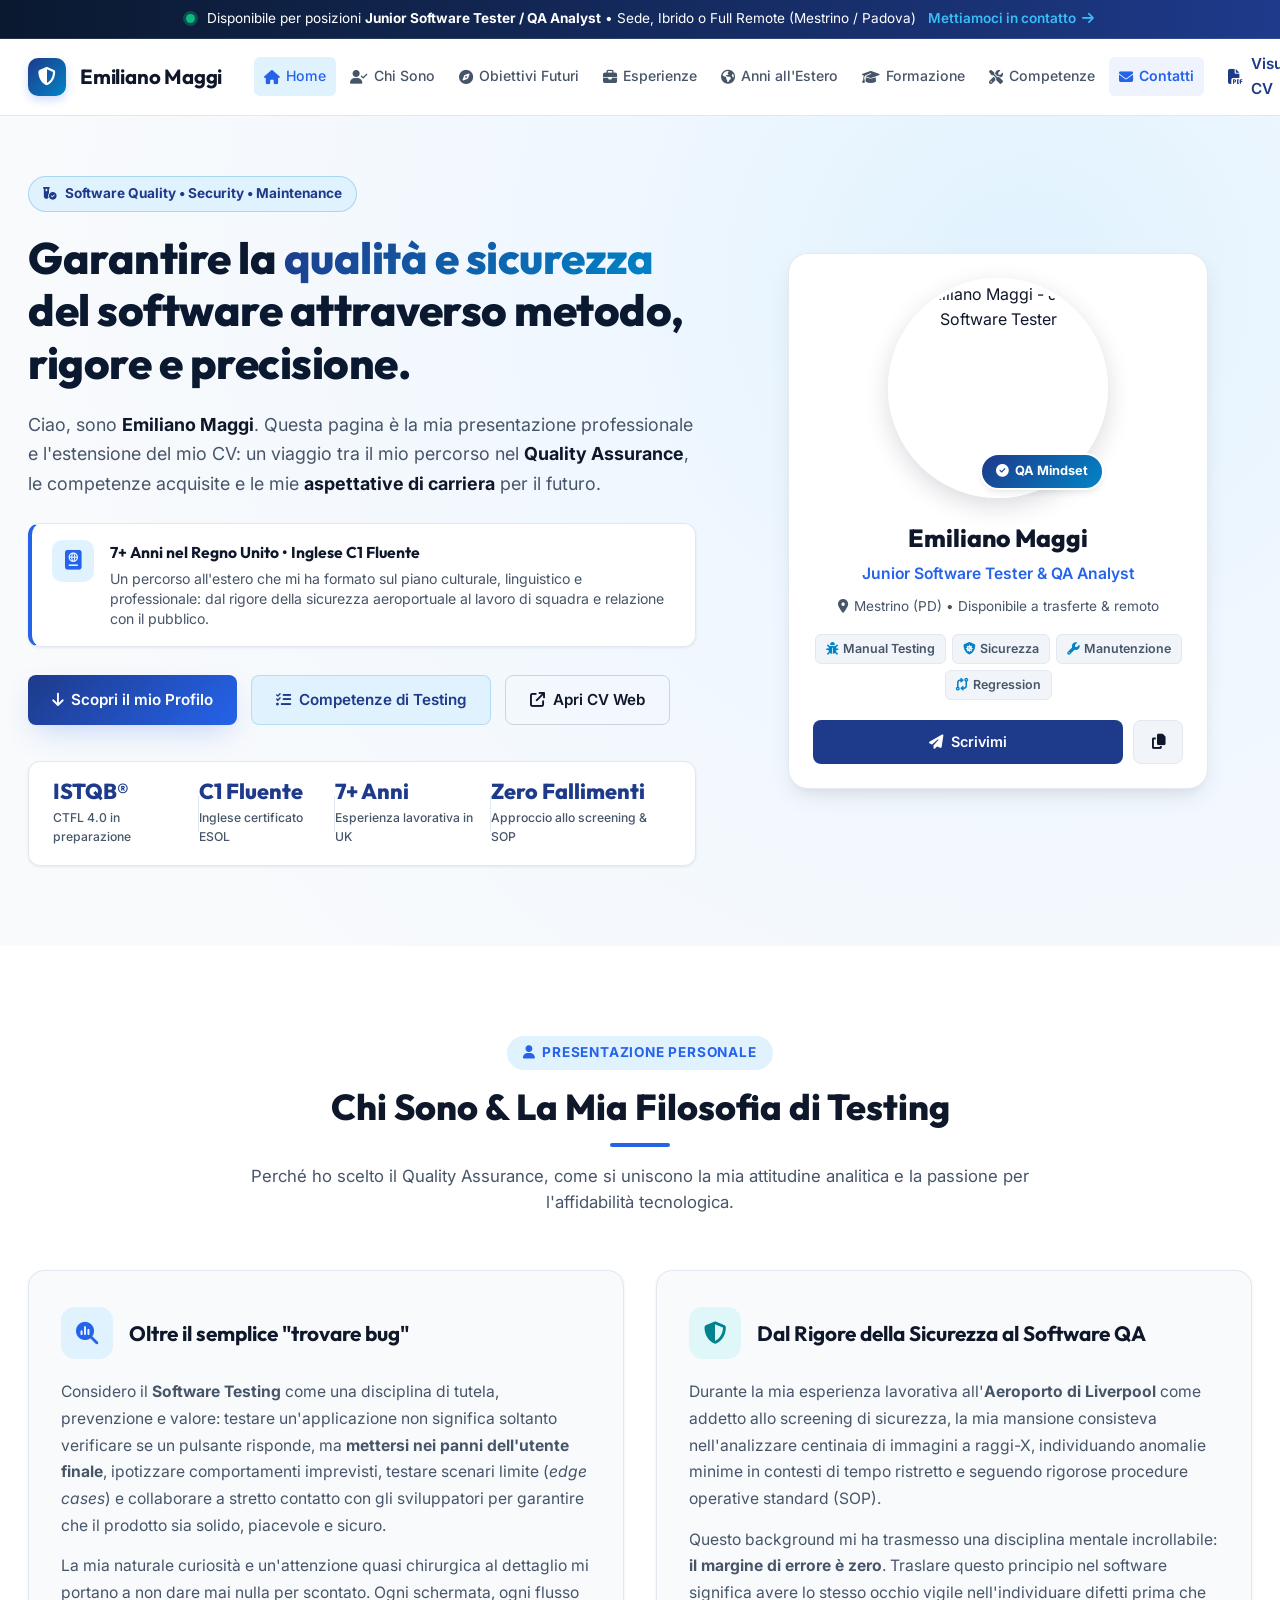
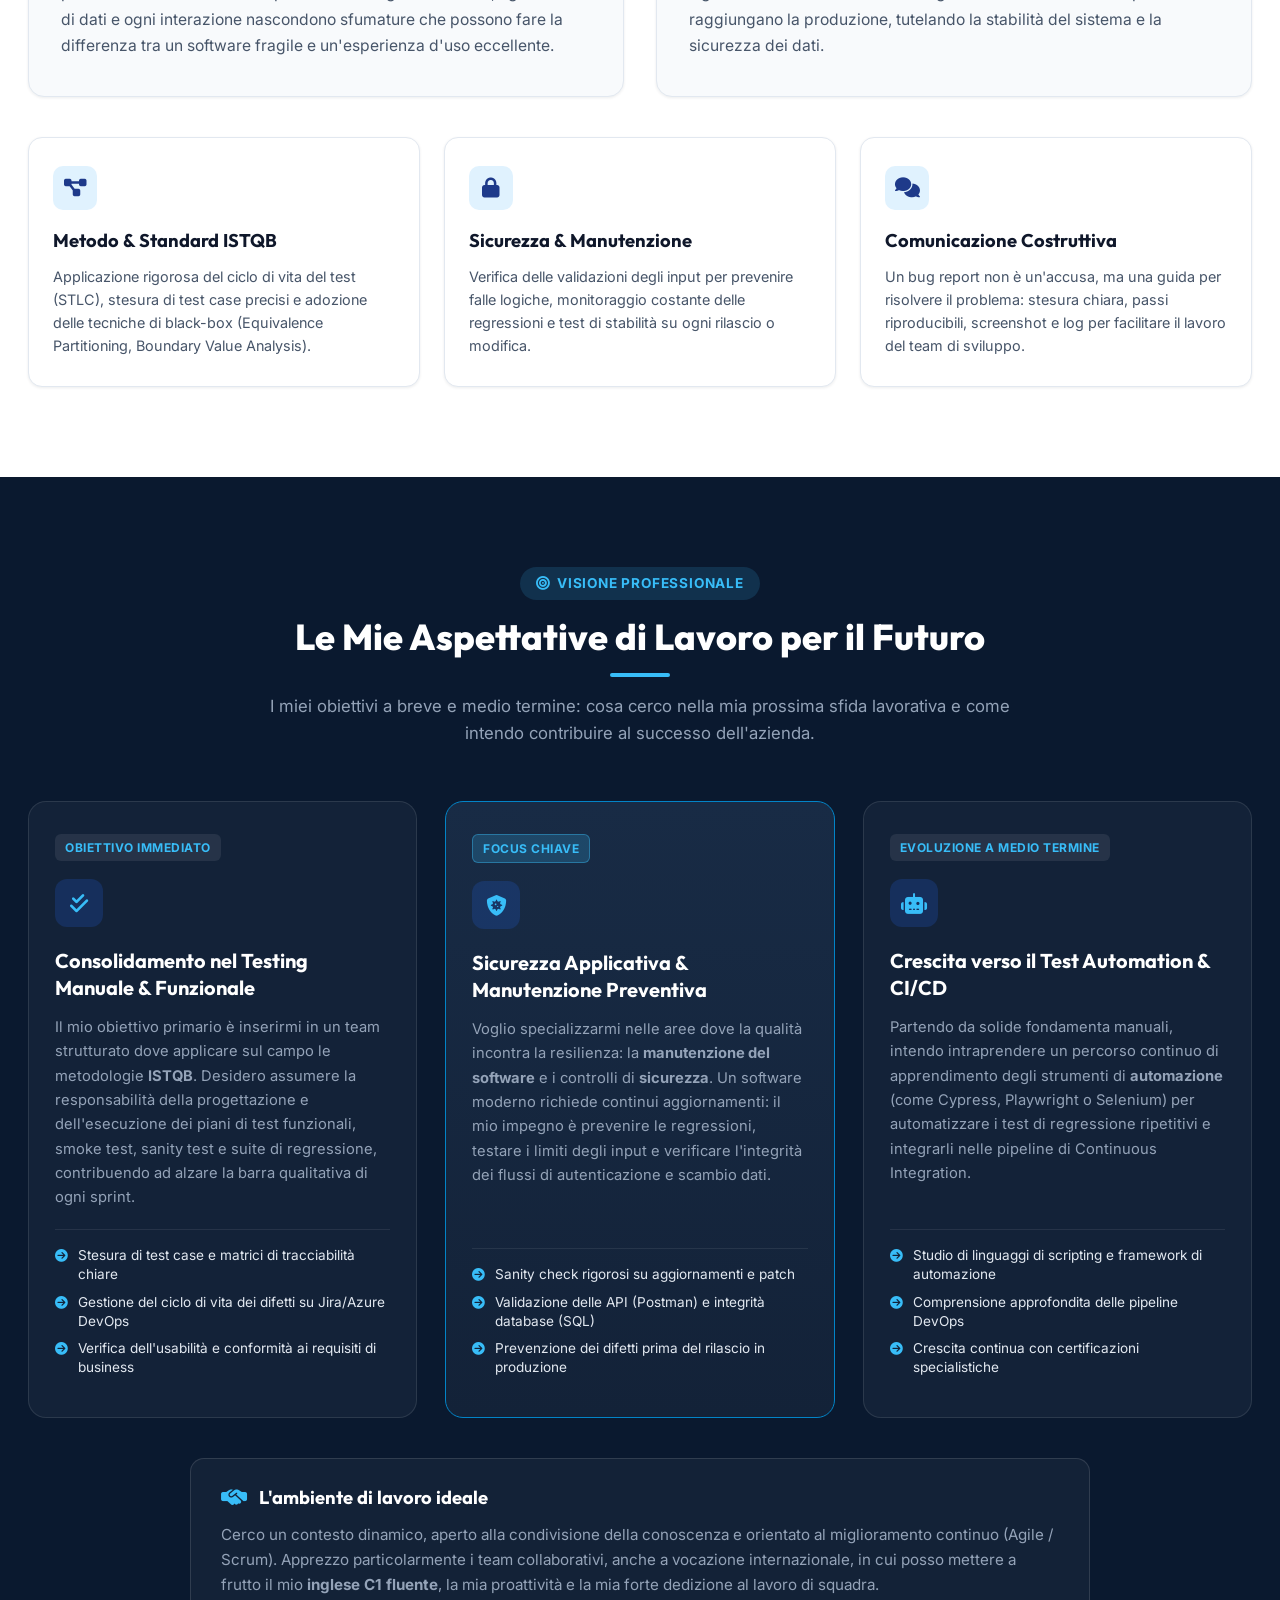
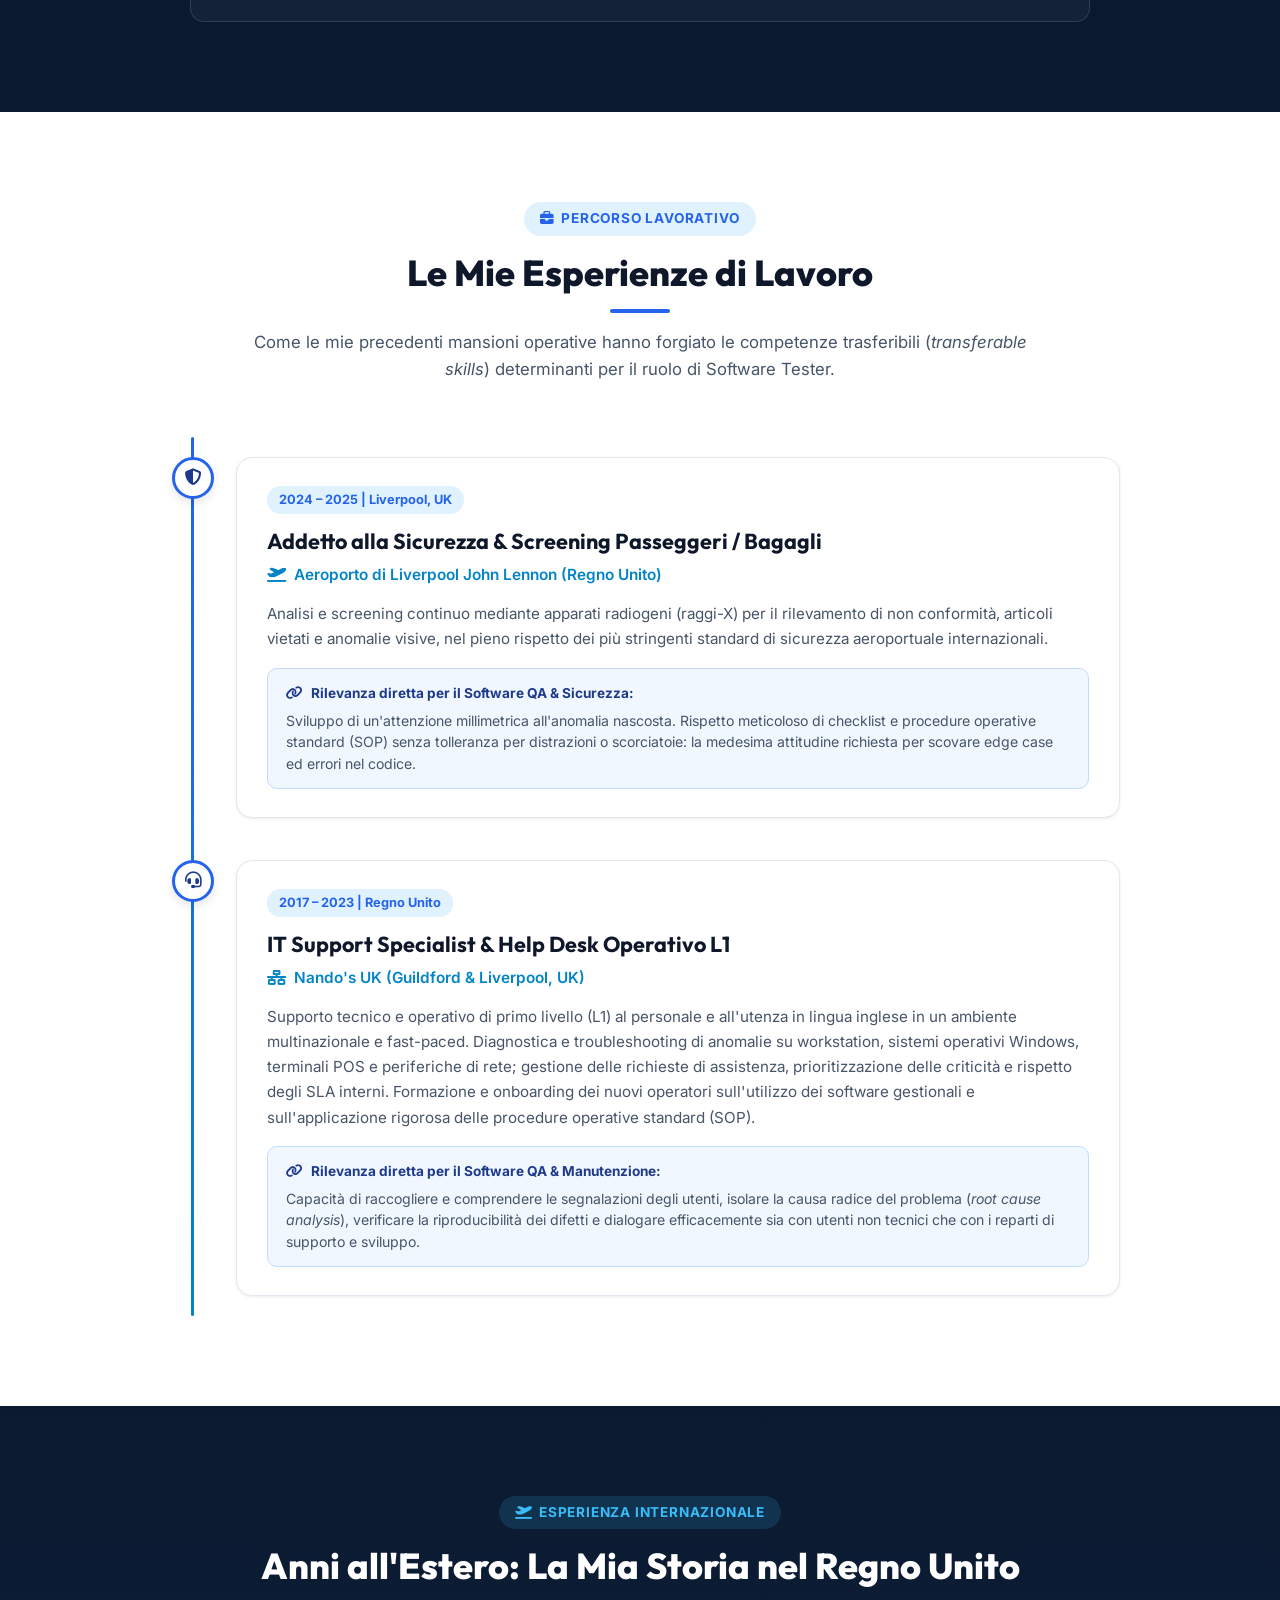
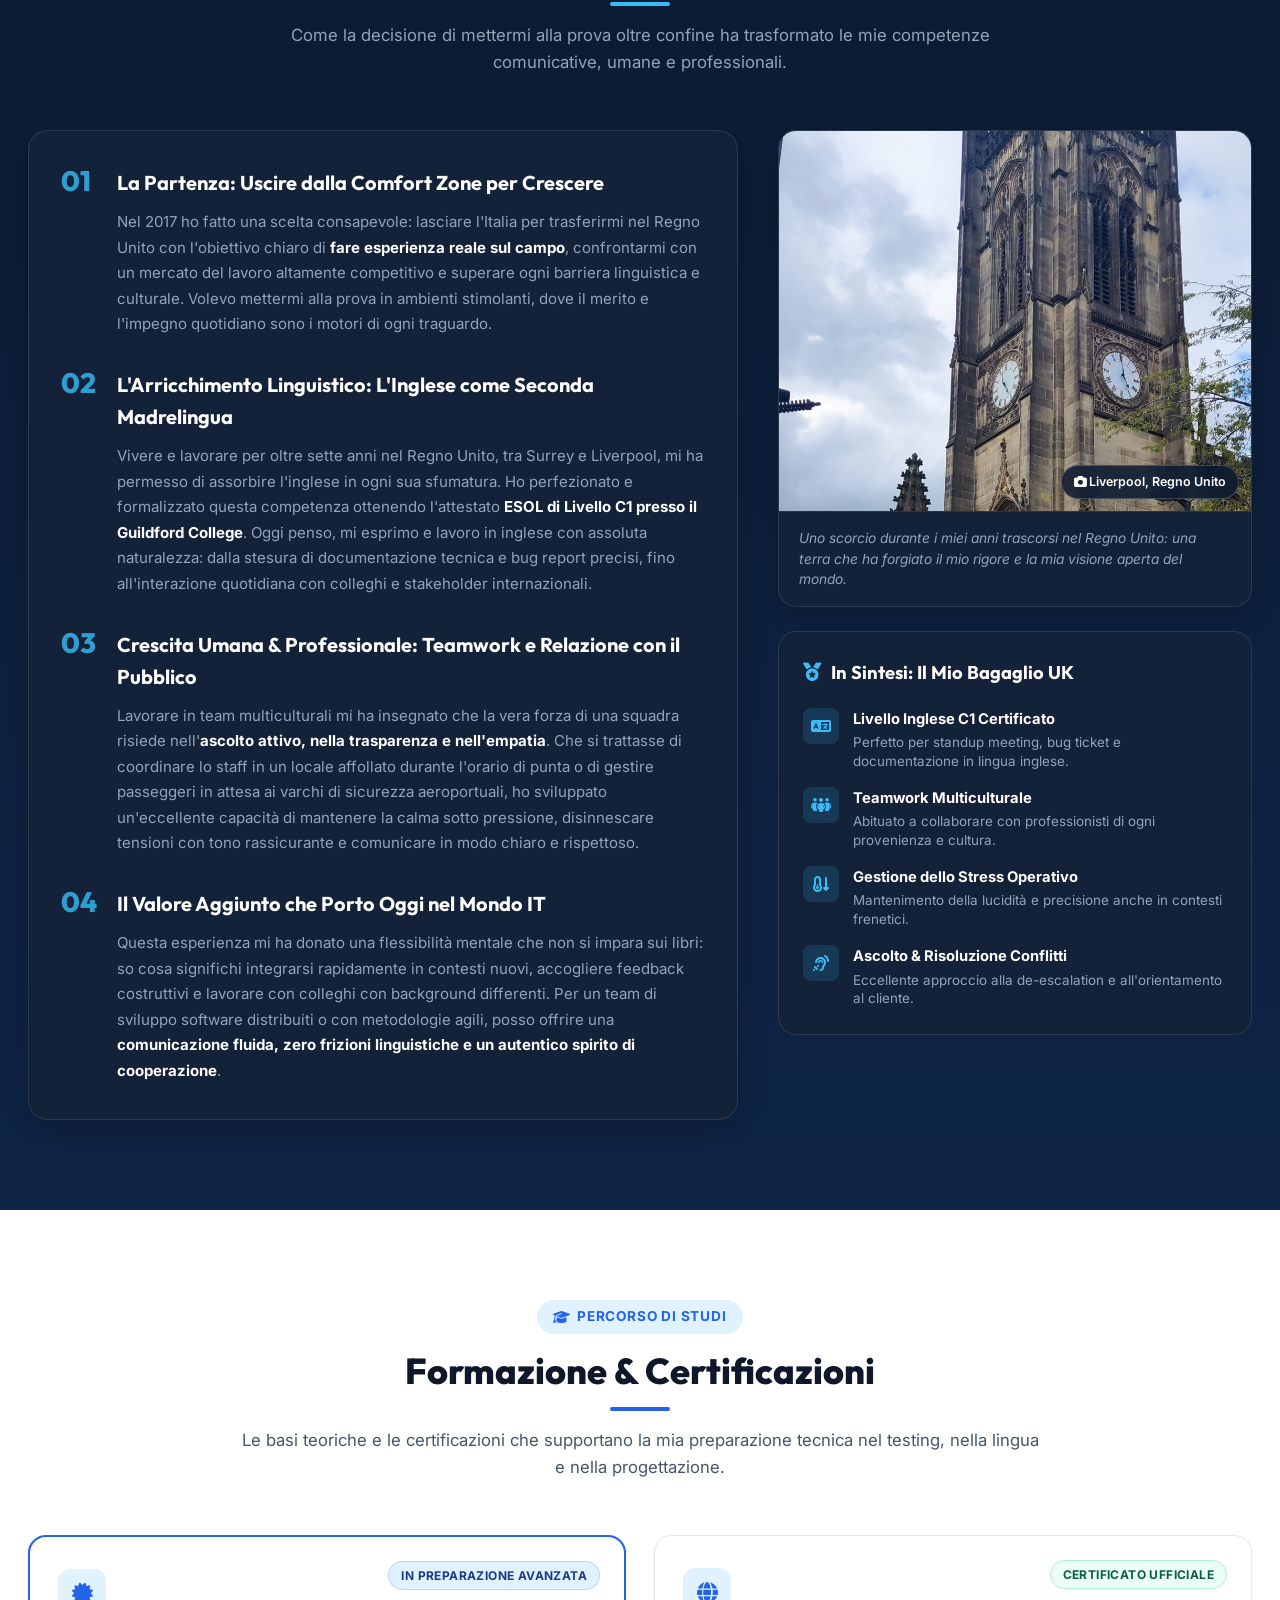
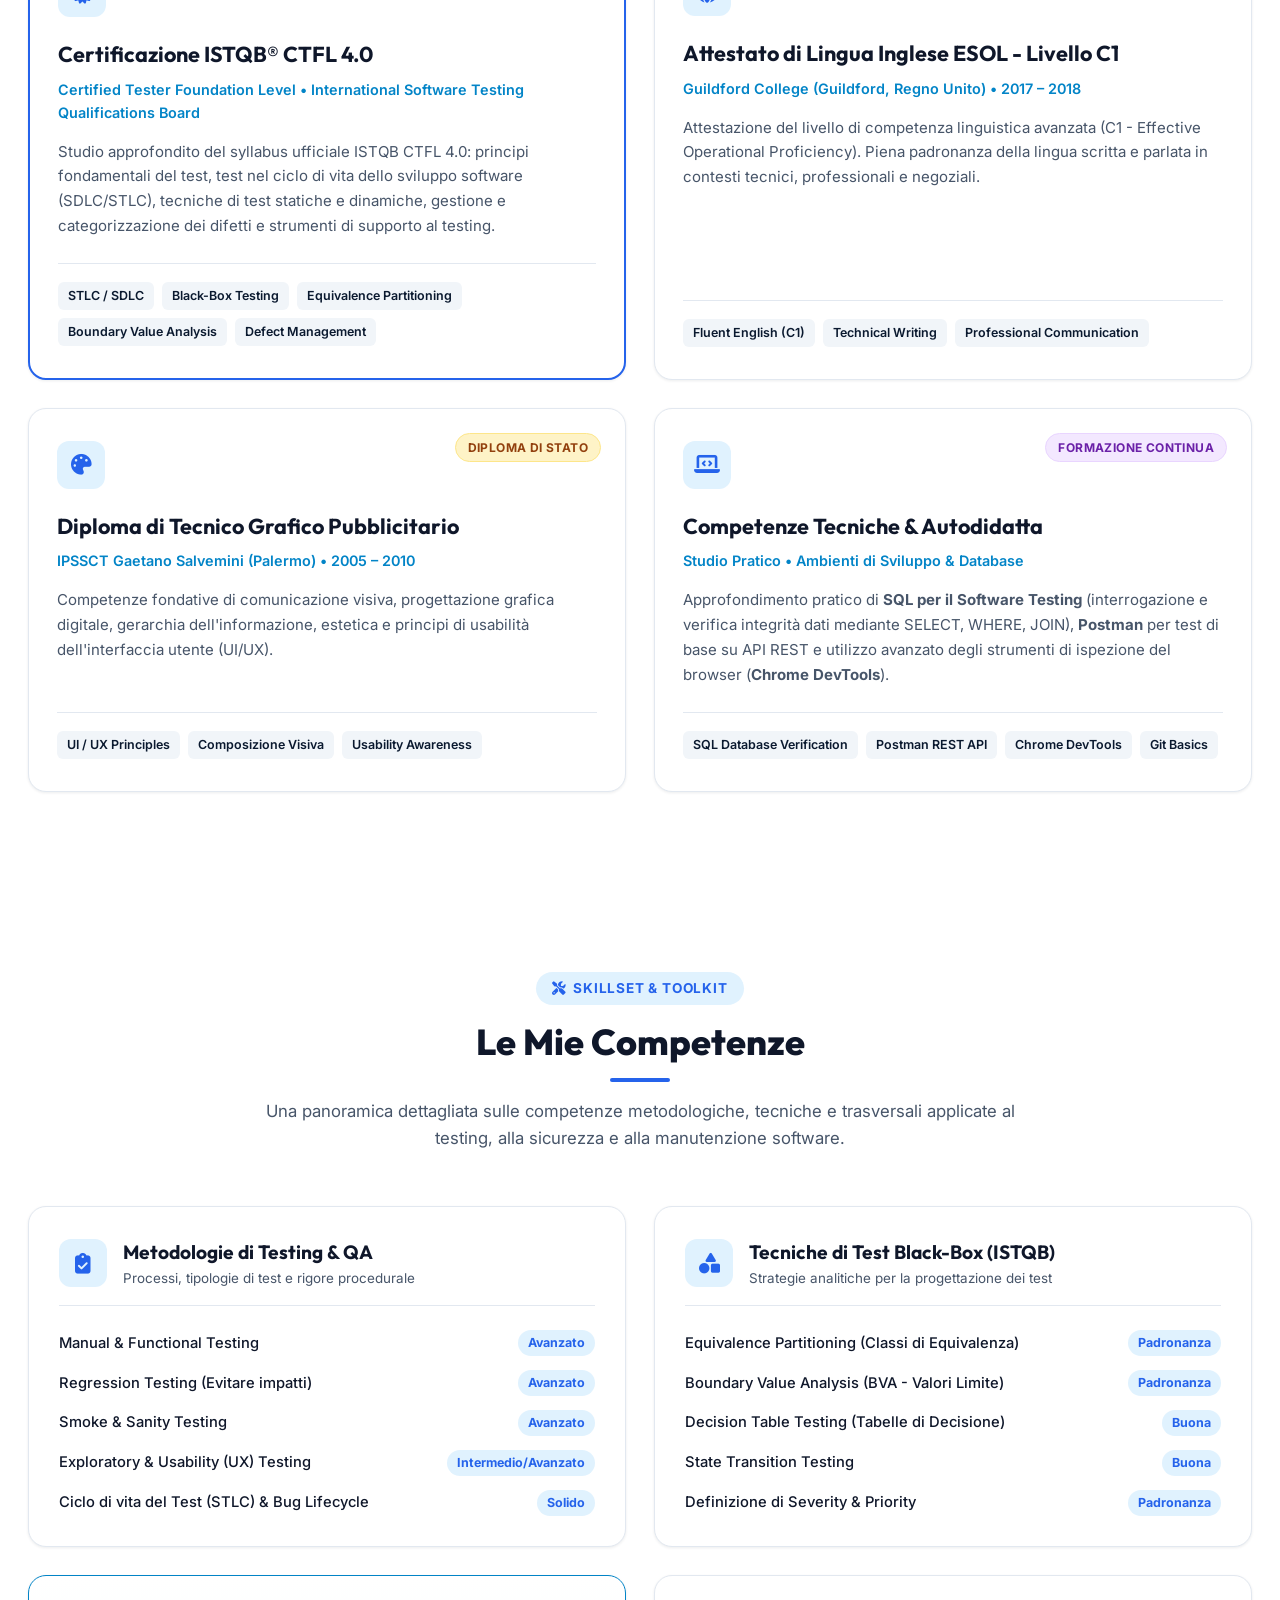
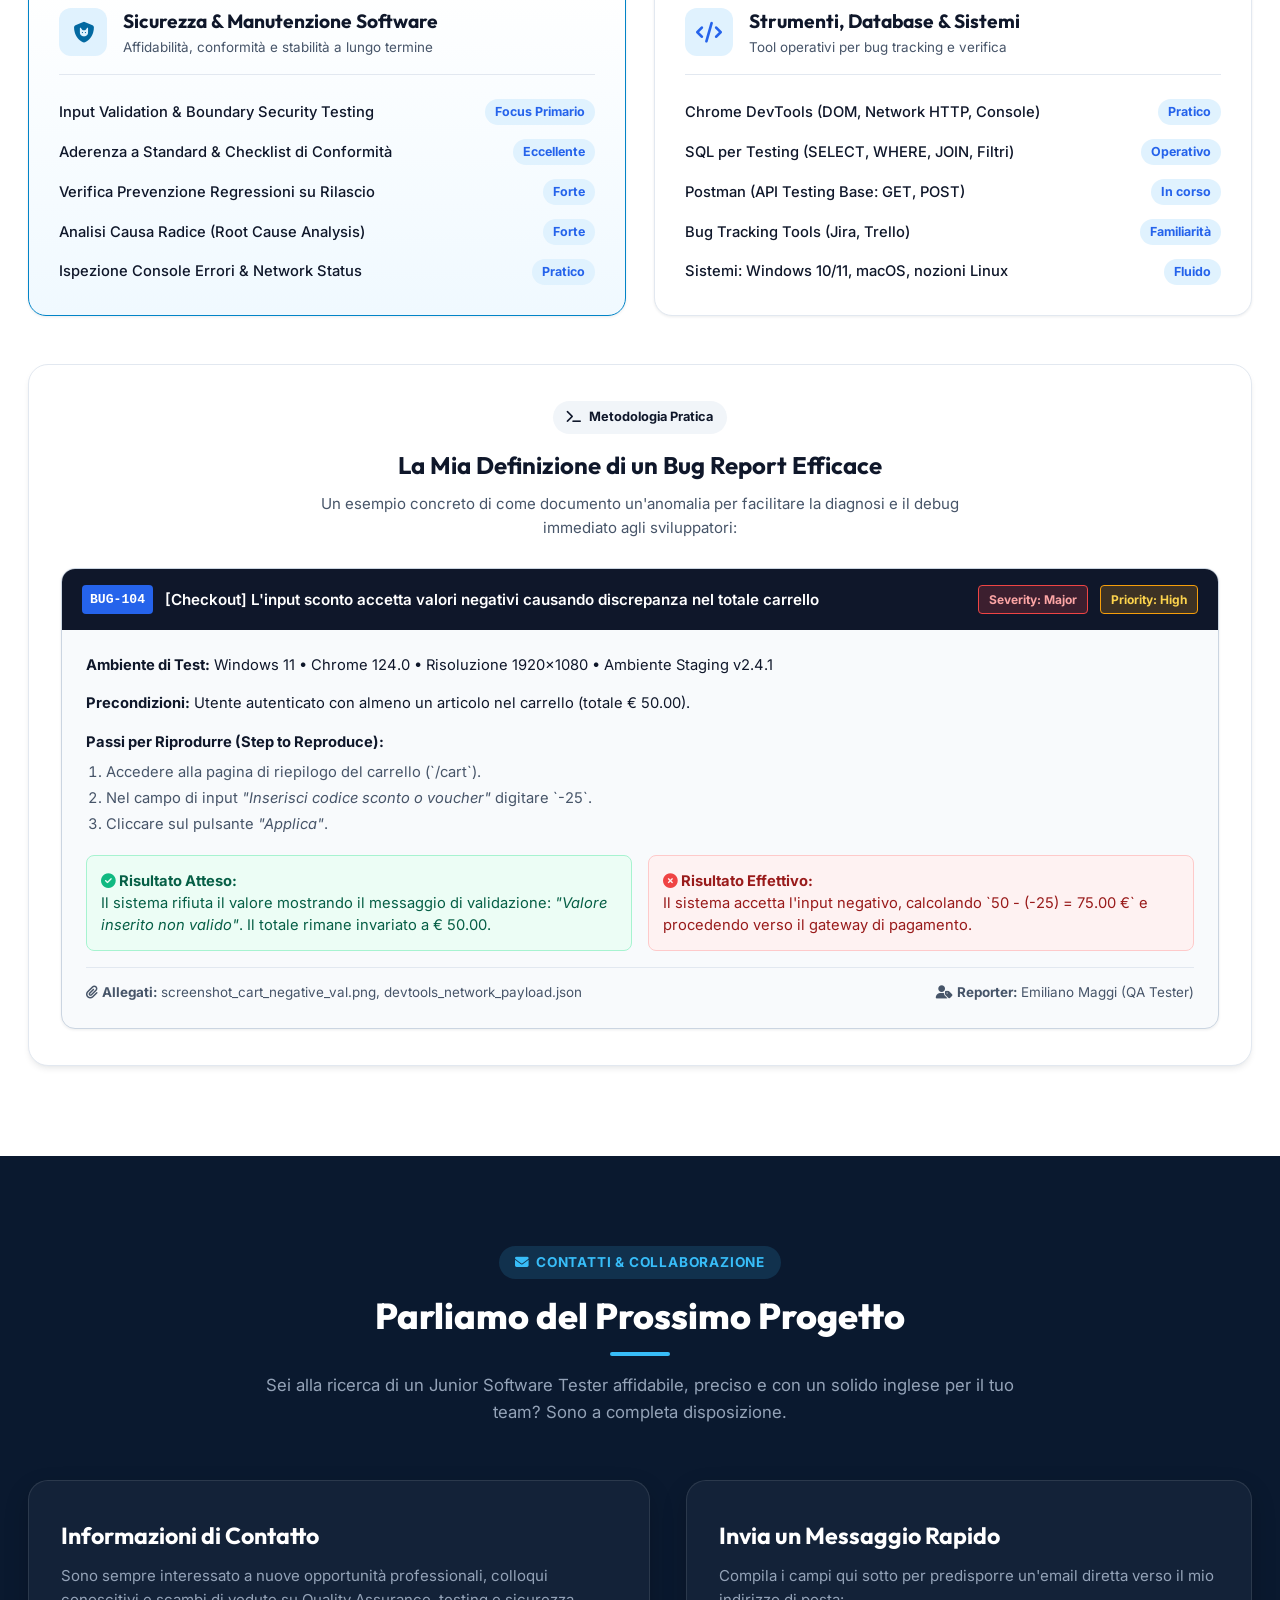
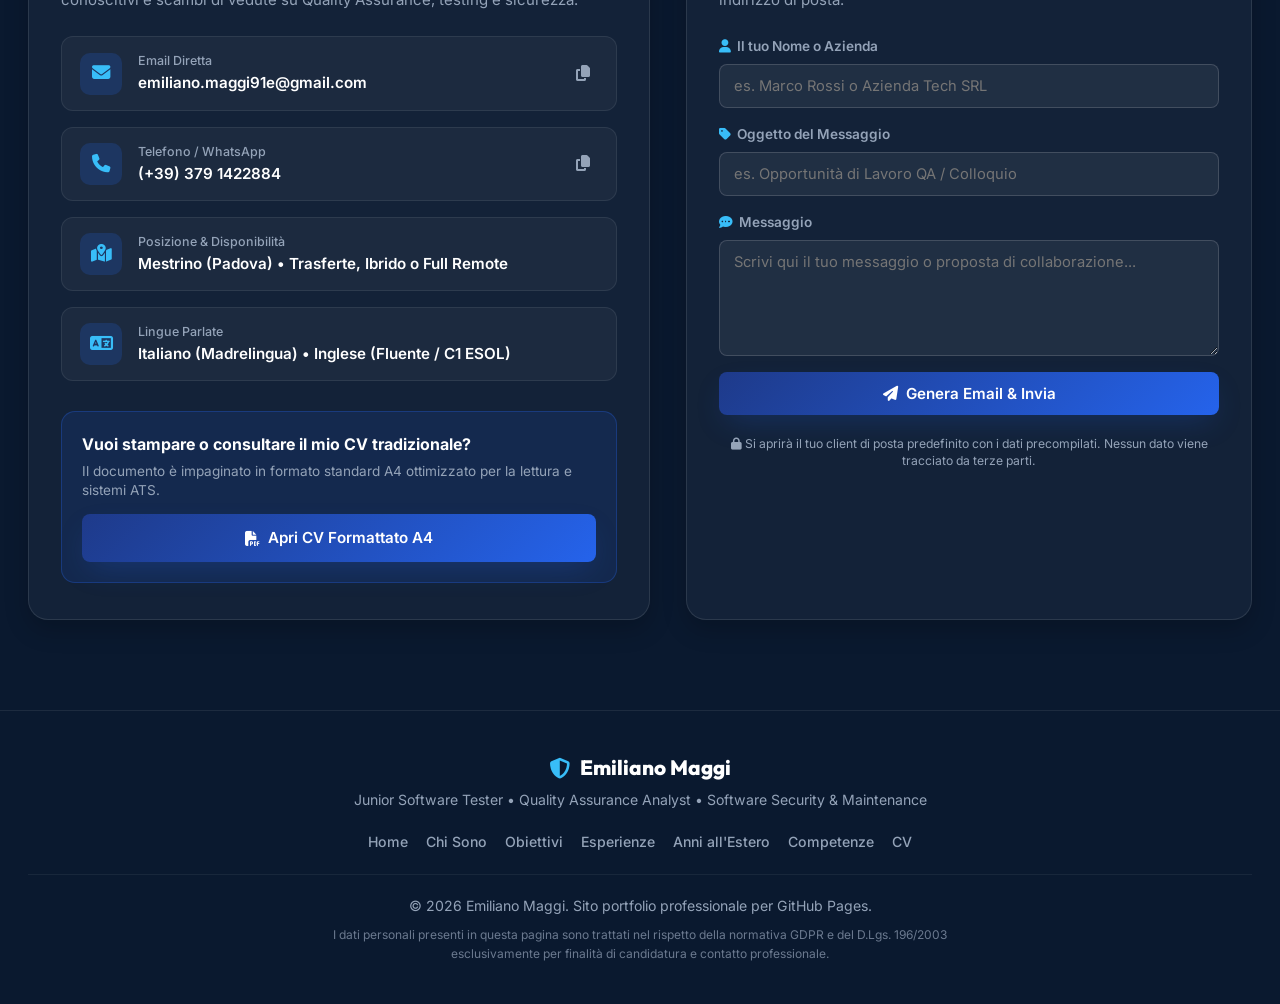
==== index.html @ 761ee5d7 "Add files via upload" ====
<!DOCTYPE html>
<html lang="it">
<head>
  <meta charset="UTF-8">
  <meta name="viewport" content="width=device-width, initial-scale=1.0">
  <title>Emiliano Maggi | Junior Software Tester & QA Specialist</title>
  <meta name="description" content="Portfolio professionale di Emiliano Maggi - Junior Software Tester e QA Analyst. Specializzato in metodologie ISTQB, sicurezza del software, manutenzione e controllo qualità.">
  <meta name="author" content="Emiliano Maggi">
  
  <!-- Favicon -->
  <link rel="icon" href="data:image/svg+xml,<svg xmlns=%22http://www.w3.org/2000/svg%22 viewBox=%220 0 100 100%22><text y=%22.9em%22 font-size=%2290%22>🛡️</text></svg>">

  <!-- Google Fonts: Inter & Outfit -->
  <link rel="preconnect" href="https://fonts.googleapis.com">
  <link rel="preconnect" href="https://fonts.gstatic.com" crossorigin>
  <link href="https://fonts.googleapis.com/css2?family=Inter:wght@300;400;500;600;700&family=Outfit:wght@500;600;700;800&display=swap" rel="stylesheet">

  <!-- Font Awesome Icons -->
  <link rel="stylesheet" href="https://cdnjs.cloudflare.com/ajax/libs/font-awesome/6.5.1/css/all.min.css">

  <!-- Custom CSS -->
  <link rel="stylesheet" href="style.css">
</head>
<body>

  <!-- Top Announcement / Status Bar -->
  <div class="top-announcement">
    <div class="container announcement-inner">
      <span class="status-dot"></span>
      <span>Disponibile per posizioni <strong>Junior Software Tester / QA Analyst</strong> &bull; Sede, Ibrido o Full Remote (Mestrino / Padova)</span>
      <a href="#contatti" class="announcement-link">Mettiamoci in contatto <i class="fa-solid fa-arrow-right"></i></a>
    </div>
  </div>

  <!-- Header & Navigation -->
  <header class="site-header" id="navbar">
    <div class="container header-container">
      <a href="#home" class="brand-logo" aria-label="Emiliano Maggi - Home">
        <div class="brand-symbol">
          <i class="fa-solid fa-shield-halved"></i>
        </div>
        <span class="brand-name">Emiliano Maggi</span>
      </a>

      <nav class="main-nav" id="mainNav">
        <ul class="nav-list">
          <li><a href="#home" class="nav-link active"><i class="fa-solid fa-house"></i> Home</a></li>
          <li><a href="#chi-sono" class="nav-link"><i class="fa-solid fa-user-check"></i> Chi Sono</a></li>
          <li><a href="#aspettative" class="nav-link"><i class="fa-solid fa-compass"></i> Obiettivi Futuri</a></li>
          <li><a href="#esperienze" class="nav-link"><i class="fa-solid fa-briefcase"></i> Esperienze</a></li>
          <li><a href="#anni-estero" class="nav-link"><i class="fa-solid fa-earth-americas"></i> Anni all'Estero</a></li>
          <li><a href="#formazione" class="nav-link"><i class="fa-solid fa-graduation-cap"></i> Formazione</a></li>
          <li><a href="#competenze" class="nav-link"><i class="fa-solid fa-screwdriver-wrench"></i> Competenze</a></li>
          <li><a href="#contatti" class="nav-link nav-cta"><i class="fa-solid fa-envelope"></i> Contatti</a></li>
        </ul>
      </nav>

      <div class="header-actions">
        <a href="CV_Emiliano_Maggi_Software_Tester.html" target="_blank" class="btn btn-outline-nav" title="Visualizza CV Completo">
          <i class="fa-solid fa-file-pdf"></i> <span>Visualizza CV</span>
        </a>
        <button class="mobile-toggle" id="mobileToggle" aria-label="Apri menu di navigazione">
          <span class="bar"></span>
          <span class="bar"></span>
          <span class="bar"></span>
        </button>
      </div>
    </div>
  </header>

  <!-- Hero / Home Section -->
  <section class="hero-section" id="home">
    <div class="container hero-container">
      <div class="hero-content">
        <div class="badge-tag">
          <i class="fa-solid fa-vial-circle-check"></i> Software Quality &bull; Security &bull; Maintenance
        </div>
        <h1 class="hero-title">
          Garantire la <span>qualità e sicurezza</span> del software attraverso metodo, rigore e precisione.
        </h1>
        <p class="hero-subtitle">
          Ciao, sono <strong>Emiliano Maggi</strong>. Questa pagina è la mia presentazione professionale e l'estensione del mio CV: un viaggio tra il mio percorso nel <strong>Quality Assurance</strong>, le competenze acquisite e le mie <strong>aspettative di carriera</strong> per il futuro.
        </p>

        <!-- Brief International Recap Highlight inside Hero -->
        <div class="hero-highlight-card">
          <div class="highlight-icon">
            <i class="fa-solid fa-passport"></i>
          </div>
          <div class="highlight-text">
            <h4>7+ Anni nel Regno Unito &bull; Inglese C1 Fluente</h4>
            <p>Un percorso all'estero che mi ha formato sul piano culturale, linguistico e professionale: dal rigore della sicurezza aeroportuale al lavoro di squadra e relazione con il pubblico.</p>
          </div>
        </div>

        <div class="hero-cta-group">
          <a href="#chi-sono" class="btn btn-primary">
            <i class="fa-solid fa-arrow-down"></i> Scopri il mio Profilo
          </a>
          <a href="#competenze" class="btn btn-secondary">
            <i class="fa-solid fa-list-check"></i> Competenze di Testing
          </a>
          <a href="CV_Emiliano_Maggi_Software_Tester.html" target="_blank" class="btn btn-outline">
            <i class="fa-solid fa-arrow-up-right-from-square"></i> Apri CV Web
          </a>
        </div>

        <!-- Quick Stats Grid -->
        <div class="hero-stats">
          <div class="stat-item">
            <span class="stat-number">ISTQB®</span>
            <span class="stat-label">CTFL 4.0 in preparazione</span>
          </div>
          <div class="stat-divider"></div>
          <div class="stat-item">
            <span class="stat-number">C1 Fluente</span>
            <span class="stat-label">Inglese certificato ESOL</span>
          </div>
          <div class="stat-divider"></div>
          <div class="stat-item">
            <span class="stat-number">7+ Anni</span>
            <span class="stat-label">Esperienza lavorativa in UK</span>
          </div>
          <div class="stat-divider"></div>
          <div class="stat-item">
            <span class="stat-number">Zero Fallimenti</span>
            <span class="stat-label">Approccio allo screening &amp; SOP</span>
          </div>
        </div>
      </div>

      <!-- Hero Visual Profile Card -->
      <div class="hero-card-wrapper">
        <div class="profile-card">
          <div class="profile-card-glow"></div>
          <div class="profile-image-container">
            <img src="profilo_pic.jpg" alt="Emiliano Maggi - Junior Software Tester" class="profile-image">
            <div class="experience-badge">
              <i class="fa-solid fa-circle-check"></i> QA Mindset
            </div>
          </div>
          <div class="profile-details">
            <h3 class="profile-name">Emiliano Maggi</h3>
            <p class="profile-title">Junior Software Tester &amp; QA Analyst</p>
            <div class="profile-location">
              <i class="fa-solid fa-location-dot"></i> Mestrino (PD) &bull; Disponibile a trasferte &amp; remoto
            </div>
            <div class="profile-chips">
              <span class="chip"><i class="fa-solid fa-bug"></i> Manual Testing</span>
              <span class="chip"><i class="fa-solid fa-shield-virus"></i> Sicurezza</span>
              <span class="chip"><i class="fa-solid fa-wrench"></i> Manutenzione</span>
              <span class="chip"><i class="fa-solid fa-code-compare"></i> Regression</span>
            </div>
            <div class="profile-card-actions">
              <a href="mailto:emiliano.maggi91e@gmail.com" class="btn btn-card-primary">
                <i class="fa-solid fa-paper-plane"></i> Scrivimi
              </a>
              <button class="btn btn-card-secondary" onclick="copyContact('emiliano.maggi91e@gmail.com', 'Email copiata negli appunti!')" title="Copia email">
                <i class="fa-solid fa-copy"></i>
              </button>
            </div>
          </div>
        </div>
      </div>
    </div>
  </section>

  <!-- SECTION: Chi Sono -->
  <section class="section section-light" id="chi-sono">
    <div class="container">
      <div class="section-header text-center">
        <span class="section-tag"><i class="fa-solid fa-user"></i> Presentazione Personale</span>
        <h2 class="section-title">Chi Sono &amp; La Mia Filosofia di Testing</h2>
        <div class="section-divider"></div>
        <p class="section-desc">
          Perché ho scelto il Quality Assurance, come si uniscono la mia attitudine analitica e la passione per l'affidabilità tecnologica.
        </p>
      </div>

      <div class="about-grid">
        <div class="about-card main-philosophy">
          <div class="about-icon-header">
            <div class="icon-circle"><i class="fa-solid fa-magnifying-glass-chart"></i></div>
            <h3>Oltre il semplice "trovare bug"</h3>
          </div>
          <p>
            Considero il <strong>Software Testing</strong> come una disciplina di tutela, prevenzione e valore: testare un'applicazione non significa soltanto verificare se un pulsante risponde, ma <strong>mettersi nei panni dell'utente finale</strong>, ipotizzare comportamenti imprevisti, testare scenari limite (<em>edge cases</em>) e collaborare a stretto contatto con gli sviluppatori per garantire che il prodotto sia solido, piacevole e sicuro.
          </p>
          <p>
            La mia naturale curiosità e un'attenzione quasi chirurgica al dettaglio mi portano a non dare mai nulla per scontato. Ogni schermata, ogni flusso di dati e ogni interazione nascondono sfumature che possono fare la differenza tra un software fragile e un'esperienza d'uso eccellente.
          </p>
        </div>

        <div class="about-card security-bridge">
          <div class="about-icon-header">
            <div class="icon-circle icon-shield"><i class="fa-solid fa-shield-halved"></i></div>
            <h3>Dal Rigore della Sicurezza al Software QA</h3>
          </div>
          <p>
            Durante la mia esperienza lavorativa all'<strong>Aeroporto di Liverpool</strong> come addetto allo screening di sicurezza, la mia mansione consisteva nell'analizzare centinaia di immagini a raggi-X, individuando anomalie minime in contesti di tempo ristretto e seguendo rigorose procedure operative standard (SOP).
          </p>
          <p>
            Questo background mi ha trasmesso una disciplina mentale incrollabile: <strong>il margine di errore è zero</strong>. Traslare questo principio nel software significa avere lo stesso occhio vigile nell'individuare difetti prima che raggiungano la produzione, tutelando la stabilità del sistema e la sicurezza dei dati.
          </p>
        </div>
      </div>

      <!-- 3 Pillars of My Approach -->
      <div class="pillars-grid">
        <div class="pillar-box">
          <div class="pillar-icon"><i class="fa-solid fa-diagram-project"></i></div>
          <h4>Metodo &amp; Standard ISTQB</h4>
          <p>Applicazione rigorosa del ciclo di vita del test (STLC), stesura di test case precisi e adozione delle tecniche di black-box (Equivalence Partitioning, Boundary Value Analysis).</p>
        </div>
        <div class="pillar-box">
          <div class="pillar-icon"><i class="fa-solid fa-lock"></i></div>
          <h4>Sicurezza &amp; Manutenzione</h4>
          <p>Verifica delle validazioni degli input per prevenire falle logiche, monitoraggio costante delle regressioni e test di stabilità su ogni rilascio o modifica.</p>
        </div>
        <div class="pillar-box">
          <div class="pillar-icon"><i class="fa-solid fa-comments"></i></div>
          <h4>Comunicazione Costruttiva</h4>
          <p>Un bug report non è un'accusa, ma una guida per risolvere il problema: stesura chiara, passi riproducibili, screenshot e log per facilitare il lavoro del team di sviluppo.</p>
        </div>
      </div>
    </div>
  </section>

  <!-- SECTION: Aspettative Future -->
  <section class="section section-dark" id="aspettative">
    <div class="container">
      <div class="section-header text-center light-text">
        <span class="section-tag tag-cyan"><i class="fa-solid fa-bullseye"></i> Visione Professionale</span>
        <h2 class="section-title">Le Mie Aspettative di Lavoro per il Futuro</h2>
        <div class="section-divider divider-cyan"></div>
        <p class="section-desc">
          I miei obiettivi a breve e medio termine: cosa cerco nella mia prossima sfida lavorativa e come intendo contribuire al successo dell'azienda.
        </p>
      </div>

      <div class="expectations-grid">
        <!-- Goal Card 1 -->
        <div class="expectation-card">
          <div class="exp-badge">Obiettivo Immediato</div>
          <div class="exp-icon"><i class="fa-solid fa-check-double"></i></div>
          <h3>Consolidamento nel Testing Manuale &amp; Funzionale</h3>
          <p>
            Il mio obiettivo primario è inserirmi in un team strutturato dove applicare sul campo le metodologie <strong>ISTQB</strong>. Desidero assumere la responsabilità della progettazione e dell'esecuzione dei piani di test funzionali, smoke test, sanity test e suite di regressione, contribuendo ad alzare la barra qualitativa di ogni sprint.
          </p>
          <ul class="exp-bullets">
            <li><i class="fa-solid fa-circle-arrow-right"></i> Stesura di test case e matrici di tracciabilità chiare</li>
            <li><i class="fa-solid fa-circle-arrow-right"></i> Gestione del ciclo di vita dei difetti su Jira/Azure DevOps</li>
            <li><i class="fa-solid fa-circle-arrow-right"></i> Verifica dell'usabilità e conformità ai requisiti di business</li>
          </ul>
        </div>

        <!-- Goal Card 2 -->
        <div class="expectation-card highlighted">
          <div class="exp-badge badge-glow">Focus Chiave</div>
          <div class="exp-icon"><i class="fa-solid fa-shield-virus"></i></div>
          <h3>Sicurezza Applicativa &amp; Manutenzione Preventiva</h3>
          <p>
            Voglio specializzarmi nelle aree dove la qualità incontra la resilienza: la <strong>manutenzione del software</strong> e i controlli di <strong>sicurezza</strong>. Un software moderno richiede continui aggiornamenti: il mio impegno è prevenire le regressioni, testare i limiti degli input e verificare l'integrità dei flussi di autenticazione e scambio dati.
          </p>
          <ul class="exp-bullets">
            <li><i class="fa-solid fa-circle-arrow-right"></i> Sanity check rigorosi su aggiornamenti e patch</li>
            <li><i class="fa-solid fa-circle-arrow-right"></i> Validazione delle API (Postman) e integrità database (SQL)</li>
            <li><i class="fa-solid fa-circle-arrow-right"></i> Prevenzione dei difetti prima del rilascio in produzione</li>
          </ul>
        </div>

        <!-- Goal Card 3 -->
        <div class="expectation-card">
          <div class="exp-badge">Evoluzione a Medio Termine</div>
          <div class="exp-icon"><i class="fa-solid fa-robot"></i></div>
          <h3>Crescita verso il Test Automation &amp; CI/CD</h3>
          <p>
            Partendo da solide fondamenta manuali, intendo intraprendere un percorso continuo di apprendimento degli strumenti di <strong>automazione</strong> (come Cypress, Playwright o Selenium) per automatizzare i test di regressione ripetitivi e integrarli nelle pipeline di Continuous Integration.
          </p>
          <ul class="exp-bullets">
            <li><i class="fa-solid fa-circle-arrow-right"></i> Studio di linguaggi di scripting e framework di automazione</li>
            <li><i class="fa-solid fa-circle-arrow-right"></i> Comprensione approfondita delle pipeline DevOps</li>
            <li><i class="fa-solid fa-circle-arrow-right"></i> Crescita continua con certificazioni specialistiche</li>
          </ul>
        </div>
      </div>

      <!-- Work Environment Expectations Banner -->
      <div class="culture-box">
        <div class="culture-header">
          <i class="fa-solid fa-handshake-simple"></i>
          <h4>L'ambiente di lavoro ideale</h4>
        </div>
        <p>
          Cerco un contesto dinamico, aperto alla condivisione della conoscenza e orientato al miglioramento continuo (Agile / Scrum). Apprezzo particolarmente i team collaborativi, anche a vocazione internazionale, in cui posso mettere a frutto il mio <strong>inglese C1 fluente</strong>, la mia proattività e la mia forte dedizione al lavoro di squadra.
        </p>
      </div>
    </div>
  </section>

  <!-- SECTION: Esperienze di Lavoro -->
  <section class="section section-light" id="esperienze">
    <div class="container">
      <div class="section-header text-center">
        <span class="section-tag"><i class="fa-solid fa-briefcase"></i> Percorso Lavorativo</span>
        <h2 class="section-title">Le Mie Esperienze di Lavoro</h2>
        <div class="section-divider"></div>
        <p class="section-desc">
          Come le mie precedenti mansioni operative hanno forgiato le competenze trasferibili (<em>transferable skills</em>) determinanti per il ruolo di Software Tester.
        </p>
      </div>

      <div class="timeline">
        <!-- Experience 1: Airport Security -->
        <div class="timeline-item">
          <div class="timeline-dot">
            <i class="fa-solid fa-shield-halved"></i>
          </div>
          <div class="timeline-content">
            <div class="timeline-badge">2024 – 2025 | Liverpool, UK</div>
            <h3 class="timeline-title">Addetto alla Sicurezza &amp; Screening Passeggeri / Bagagli</h3>
            <h4 class="timeline-company"><i class="fa-solid fa-plane-departure"></i> Aeroporto di Liverpool John Lennon (Regno Unito)</h4>
            <p class="timeline-text">
              Analisi e screening continuo mediante apparati radiogeni (raggi-X) per il rilevamento di non conformità, articoli vietati e anomalie visive, nel pieno rispetto dei più stringenti standard di sicurezza aeroportuale internazionali.
            </p>
            <div class="transferable-box">
              <span class="transferable-label"><i class="fa-solid fa-link"></i> Rilevanza diretta per il Software QA &amp; Sicurezza:</span>
              <p>
                Sviluppo di un'attenzione millimetrica all'anomalia nascosta. Rispetto meticoloso di checklist e procedure operative standard (SOP) senza tolleranza per distrazioni o scorciatoie: la medesima attitudine richiesta per scovare edge case ed errori nel codice.
              </p>
            </div>
          </div>
        </div>

        <!-- Experience 2: Nando's UK (Help Desk & IT Support) -->
        <div class="timeline-item">
          <div class="timeline-dot">
            <i class="fa-solid fa-headset"></i>
          </div>
          <div class="timeline-content">
            <div class="timeline-badge">2017 – 2023 | Regno Unito</div>
            <h3 class="timeline-title">IT Support Specialist &amp; Help Desk Operativo L1</h3>
            <h4 class="timeline-company"><i class="fa-solid fa-network-wired"></i> Nando's UK (Guildford &amp; Liverpool, UK)</h4>
            <p class="timeline-text">
              Supporto tecnico e operativo di primo livello (L1) al personale e all'utenza in lingua inglese in un ambiente multinazionale e fast-paced. Diagnostica e troubleshooting di anomalie su workstation, sistemi operativi Windows, terminali POS e periferiche di rete; gestione delle richieste di assistenza, prioritizzazione delle criticità e rispetto degli SLA interni. Formazione e onboarding dei nuovi operatori sull'utilizzo dei software gestionali e sull'applicazione rigorosa delle procedure operative standard (SOP).
            </p>
            <div class="transferable-box">
              <span class="transferable-label"><i class="fa-solid fa-link"></i> Rilevanza diretta per il Software QA &amp; Manutenzione:</span>
              <p>
                Capacità di raccogliere e comprendere le segnalazioni degli utenti, isolare la causa radice del problema (<em>root cause analysis</em>), verificare la riproducibilità dei difetti e dialogare efficacemente sia con utenti non tecnici che con i reparti di supporto e sviluppo.
              </p>
            </div>
          </div>
        </div>
      </div>
    </div>
  </section>

  <!-- SECTION: Anni all'Estero (Dedicated Story Section) -->
  <section class="section section-abroad" id="anni-estero">
    <div class="container">
      <div class="section-header text-center light-text">
        <span class="section-tag tag-cyan"><i class="fa-solid fa-plane-departure"></i> Esperienza Internazionale</span>
        <h2 class="section-title">Anni all'Estero: La Mia Storia nel Regno Unito</h2>
        <div class="section-divider divider-cyan"></div>
        <p class="section-desc">
          Come la decisione di mettermi alla prova oltre confine ha trasformato le mie competenze comunicative, umane e professionali.
        </p>
      </div>

      <div class="abroad-container">
        <!-- Story Narrative -->
        <div class="abroad-story-card">
          <div class="story-chapter">
            <div class="chapter-number">01</div>
            <div class="chapter-content">
              <h3>La Partenza: Uscire dalla Comfort Zone per Crescere</h3>
              <p>
                Nel 2017 ho fatto una scelta consapevole: lasciare l'Italia per trasferirmi nel Regno Unito con l'obiettivo chiaro di <strong>fare esperienza reale sul campo</strong>, confrontarmi con un mercato del lavoro altamente competitivo e superare ogni barriera linguistica e culturale. Volevo mettermi alla prova in ambienti stimolanti, dove il merito e l'impegno quotidiano sono i motori di ogni traguardo.
              </p>
            </div>
          </div>

          <div class="story-chapter">
            <div class="chapter-number">02</div>
            <div class="chapter-content">
              <h3>L'Arricchimento Linguistico: L'Inglese come Seconda Madrelingua</h3>
              <p>
                Vivere e lavorare per oltre sette anni nel Regno Unito, tra Surrey e Liverpool, mi ha permesso di assorbire l'inglese in ogni sua sfumatura. Ho perfezionato e formalizzato questa competenza ottenendo l'attestato <strong>ESOL di Livello C1 presso il Guildford College</strong>. Oggi penso, mi esprimo e lavoro in inglese con assoluta naturalezza: dalla stesura di documentazione tecnica e bug report precisi, fino all'interazione quotidiana con colleghi e stakeholder internazionali.
              </p>
            </div>
          </div>

          <div class="story-chapter">
            <div class="chapter-number">03</div>
            <div class="chapter-content">
              <h3>Crescita Umana &amp; Professionale: Teamwork e Relazione con il Pubblico</h3>
              <p>
                Lavorare in team multiculturali mi ha insegnato che la vera forza di una squadra risiede nell'<strong>ascolto attivo, nella trasparenza e nell'empatia</strong>. Che si trattasse di coordinare lo staff in un locale affollato durante l'orario di punta o di gestire passeggeri in attesa ai varchi di sicurezza aeroportuali, ho sviluppato un'eccellente capacità di mantenere la calma sotto pressione, disinnescare tensioni con tono rassicurante e comunicare in modo chiaro e rispettoso.
              </p>
            </div>
          </div>

          <div class="story-chapter">
            <div class="chapter-number">04</div>
            <div class="chapter-content">
              <h3>Il Valore Aggiunto che Porto Oggi nel Mondo IT</h3>
              <p>
                Questa esperienza mi ha donato una flessibilità mentale che non si impara sui libri: so cosa significhi integrarsi rapidamente in contesti nuovi, accogliere feedback costruttivi e lavorare con colleghi con background differenti. Per un team di sviluppo software distribuiti o con metodologie agili, posso offrire una <strong>comunicazione fluida, zero frizioni linguistiche e un autentico spirito di cooperazione</strong>.
              </p>
            </div>
          </div>
        </div>

        <!-- Abroad Sidebar & Visual Proof -->
        <div class="abroad-sidebar">
          <!-- Visual Photo Card -->
          <div class="abroad-photo-card">
            <div class="photo-wrapper">
              <img src="uk_experience.jpg" alt="Regno Unito - Uno scorcio architettonico del periodo di vita in UK" class="abroad-image">
              <div class="photo-tag"><i class="fa-solid fa-camera"></i> Liverpool, Regno Unito</div>
            </div>
            <div class="photo-caption">
              Uno scorcio durante i miei anni trascorsi nel Regno Unito: una terra che ha forgiato il mio rigore e la mia visione aperta del mondo.
            </div>
          </div>

          <!-- Abroad Key Highlights Summary -->
          <div class="abroad-highlights-box">
            <h4><i class="fa-solid fa-medal"></i> In Sintesi: Il Mio Bagaglio UK</h4>
            <ul class="abroad-summary-list">
              <li>
                <div class="summary-icon"><i class="fa-solid fa-language"></i></div>
                <div>
                  <strong>Livello Inglese C1 Certificato</strong>
                  <p>Perfetto per standup meeting, bug ticket e documentazione in lingua inglese.</p>
                </div>
              </li>
              <li>
                <div class="summary-icon"><i class="fa-solid fa-people-group"></i></div>
                <div>
                  <strong>Teamwork Multiculturale</strong>
                  <p>Abituato a collaborare con professionisti di ogni provenienza e cultura.</p>
                </div>
              </li>
              <li>
                <div class="summary-icon"><i class="fa-solid fa-temperature-arrow-down"></i></div>
                <div>
                  <strong>Gestione dello Stress Operativo</strong>
                  <p>Mantenimento della lucidità e precisione anche in contesti frenetici.</p>
                </div>
              </li>
              <li>
                <div class="summary-icon"><i class="fa-solid fa-ear-listen"></i></div>
                <div>
                  <strong>Ascolto &amp; Risoluzione Conflitti</strong>
                  <p>Eccellente approccio alla de-escalation e all'orientamento al cliente.</p>
                </div>
              </li>
            </ul>
          </div>
        </div>
      </div>
    </div>
  </section>

  <!-- SECTION: Formazione & Certificazioni -->
  <section class="section section-light" id="formazione">
    <div class="container">
      <div class="section-header text-center">
        <span class="section-tag"><i class="fa-solid fa-graduation-cap"></i> Percorso di Studi</span>
        <h2 class="section-title">Formazione &amp; Certificazioni</h2>
        <div class="section-divider"></div>
        <p class="section-desc">
          Le basi teoriche e le certificazioni che supportano la mia preparazione tecnica nel testing, nella lingua e nella progettazione.
        </p>
      </div>

      <div class="education-grid">
        <!-- Education Card 1: ISTQB -->
        <div class="education-card primary-border">
          <div class="edu-badge badge-active">In preparazione avanzata</div>
          <div class="edu-icon"><i class="fa-solid fa-certificate"></i></div>
          <h3 class="edu-title">Certificazione ISTQB® CTFL 4.0</h3>
          <h4 class="edu-sub">Certified Tester Foundation Level &bull; International Software Testing Qualifications Board</h4>
          <p class="edu-text">
            Studio approfondito del syllabus ufficiale ISTQB CTFL 4.0: principi fondamentali del test, test nel ciclo di vita dello sviluppo software (SDLC/STLC), tecniche di test statiche e dinamiche, gestione e categorizzazione dei difetti e strumenti di supporto al testing.
          </p>
          <div class="edu-tags">
            <span>STLC / SDLC</span>
            <span>Black-Box Testing</span>
            <span>Equivalence Partitioning</span>
            <span>Boundary Value Analysis</span>
            <span>Defect Management</span>
          </div>
        </div>

        <!-- Education Card 2: ESOL C1 -->
        <div class="education-card">
          <div class="edu-badge badge-certified">Certificato Ufficiale</div>
          <div class="edu-icon"><i class="fa-solid fa-globe"></i></div>
          <h3 class="edu-title">Attestato di Lingua Inglese ESOL - Livello C1</h3>
          <h4 class="edu-sub">Guildford College (Guildford, Regno Unito) &bull; 2017 – 2018</h4>
          <p class="edu-text">
            Attestazione del livello di competenza linguistica avanzata (C1 - Effective Operational Proficiency). Piena padronanza della lingua scritta e parlata in contesti tecnici, professionali e negoziali.
          </p>
          <div class="edu-tags">
            <span>Fluent English (C1)</span>
            <span>Technical Writing</span>
            <span>Professional Communication</span>
          </div>
        </div>

        <!-- Education Card 3: Diploma Grafico -->
        <div class="education-card">
          <div class="edu-badge badge-diploma">Diploma di Stato</div>
          <div class="edu-icon"><i class="fa-solid fa-palette"></i></div>
          <h3 class="edu-title">Diploma di Tecnico Grafico Pubblicitario</h3>
          <h4 class="edu-sub">IPSSCT Gaetano Salvemini (Palermo) &bull; 2005 – 2010</h4>
          <p class="edu-text">
            Competenze fondative di comunicazione visiva, progettazione grafica digitale, gerarchia dell'informazione, estetica e principi di usabilità dell'interfaccia utente (UI/UX).
          </p>
          <div class="edu-tags">
            <span>UI / UX Principles</span>
            <span>Composizione Visiva</span>
            <span>Usability Awareness</span>
          </div>
        </div>

        <!-- Education Card 4: Continuous Technical Learning -->
        <div class="education-card">
          <div class="edu-badge badge-learning">Formazione Continua</div>
          <div class="edu-icon"><i class="fa-solid fa-laptop-code"></i></div>
          <h3 class="edu-title">Competenze Tecniche &amp; Autodidatta</h3>
          <h4 class="edu-sub">Studio Pratico &bull; Ambienti di Sviluppo &amp; Database</h4>
          <p class="edu-text">
            Approfondimento pratico di <strong>SQL per il Software Testing</strong> (interrogazione e verifica integrità dati mediante SELECT, WHERE, JOIN), <strong>Postman</strong> per test di base su API REST e utilizzo avanzato degli strumenti di ispezione del browser (<strong>Chrome DevTools</strong>).
          </p>
          <div class="edu-tags">
            <span>SQL Database Verification</span>
            <span>Postman REST API</span>
            <span>Chrome DevTools</span>
            <span>Git Basics</span>
          </div>
        </div>
      </div>
    </div>
  </section>

  <!-- SECTION: Competenze -->
  <section class="section section-light" id="competenze">
    <div class="container">
      <div class="section-header text-center">
        <span class="section-tag"><i class="fa-solid fa-screwdriver-wrench"></i> Skillset &amp; Toolkit</span>
        <h2 class="section-title">Le Mie Competenze</h2>
        <div class="section-divider"></div>
        <p class="section-desc">
          Una panoramica dettagliata sulle competenze metodologiche, tecniche e trasversali applicate al testing, alla sicurezza e alla manutenzione software.
        </p>
      </div>

      <!-- Skills Matrix Grid -->
      <div class="skills-matrix">
        <!-- Pillar 1: Metodologie di Test -->
        <div class="skill-category-card">
          <div class="skill-cat-header">
            <div class="cat-icon"><i class="fa-solid fa-clipboard-check"></i></div>
            <div>
              <h3>Metodologie di Testing &amp; QA</h3>
              <p>Processi, tipologie di test e rigore procedurale</p>
            </div>
          </div>
          <ul class="skill-list">
            <li>
              <span class="skill-name">Manual &amp; Functional Testing</span>
              <span class="skill-level">Avanzato</span>
            </li>
            <li>
              <span class="skill-name">Regression Testing (Evitare impatti)</span>
              <span class="skill-level">Avanzato</span>
            </li>
            <li>
              <span class="skill-name">Smoke &amp; Sanity Testing</span>
              <span class="skill-level">Avanzato</span>
            </li>
            <li>
              <span class="skill-name">Exploratory &amp; Usability (UX) Testing</span>
              <span class="skill-level">Intermedio/Avanzato</span>
            </li>
            <li>
              <span class="skill-name">Ciclo di vita del Test (STLC) &amp; Bug Lifecycle</span>
              <span class="skill-level">Solido</span>
            </li>
          </ul>
        </div>

        <!-- Pillar 2: Tecniche ISTQB Black-Box -->
        <div class="skill-category-card">
          <div class="skill-cat-header">
            <div class="cat-icon"><i class="fa-solid fa-shapes"></i></div>
            <div>
              <h3>Tecniche di Test Black-Box (ISTQB)</h3>
              <p>Strategie analitiche per la progettazione dei test</p>
            </div>
          </div>
          <ul class="skill-list">
            <li>
              <span class="skill-name">Equivalence Partitioning (Classi di Equivalenza)</span>
              <span class="skill-level">Padronanza</span>
            </li>
            <li>
              <span class="skill-name">Boundary Value Analysis (BVA - Valori Limite)</span>
              <span class="skill-level">Padronanza</span>
            </li>
            <li>
              <span class="skill-name">Decision Table Testing (Tabelle di Decisione)</span>
              <span class="skill-level">Buona</span>
            </li>
            <li>
              <span class="skill-name">State Transition Testing</span>
              <span class="skill-level">Buona</span>
            </li>
            <li>
              <span class="skill-name">Definizione di Severity &amp; Priority</span>
              <span class="skill-level">Padronanza</span>
            </li>
          </ul>
        </div>

        <!-- Pillar 3: Sicurezza & Manutenzione Software -->
        <div class="skill-category-card highlight-border">
          <div class="skill-cat-header">
            <div class="cat-icon icon-security"><i class="fa-solid fa-shield-cat"></i></div>
            <div>
              <h3>Sicurezza &amp; Manutenzione Software</h3>
              <p>Affidabilità, conformità e stabilità a lungo termine</p>
            </div>
          </div>
          <ul class="skill-list">
            <li>
              <span class="skill-name">Input Validation &amp; Boundary Security Testing</span>
              <span class="skill-level">Focus Primario</span>
            </li>
            <li>
              <span class="skill-name">Aderenza a Standard &amp; Checklist di Conformità</span>
              <span class="skill-level">Eccellente</span>
            </li>
            <li>
              <span class="skill-name">Verifica Prevenzione Regressioni su Rilascio</span>
              <span class="skill-level">Forte</span>
            </li>
            <li>
              <span class="skill-name">Analisi Causa Radice (Root Cause Analysis)</span>
              <span class="skill-level">Forte</span>
            </li>
            <li>
              <span class="skill-name">Ispezione Console Errori &amp; Network Status</span>
              <span class="skill-level">Pratico</span>
            </li>
          </ul>
        </div>

        <!-- Pillar 4: Strumenti Tecnici & IT -->
        <div class="skill-category-card">
          <div class="skill-cat-header">
            <div class="cat-icon"><i class="fa-solid fa-code"></i></div>
            <div>
              <h3>Strumenti, Database &amp; Sistemi</h3>
              <p>Tool operativi per bug tracking e verifica</p>
            </div>
          </div>
          <ul class="skill-list">
            <li>
              <span class="skill-name">Chrome DevTools (DOM, Network HTTP, Console)</span>
              <span class="skill-level">Pratico</span>
            </li>
            <li>
              <span class="skill-name">SQL per Testing (SELECT, WHERE, JOIN, Filtri)</span>
              <span class="skill-level">Operativo</span>
            </li>
            <li>
              <span class="skill-name">Postman (API Testing Base: GET, POST)</span>
              <span class="skill-level">In corso</span>
            </li>
            <li>
              <span class="skill-name">Bug Tracking Tools (Jira, Trello)</span>
              <span class="skill-level">Familiarità</span>
            </li>
            <li>
              <span class="skill-name">Sistemi: Windows 10/11, macOS, nozioni Linux</span>
              <span class="skill-level">Fluido</span>
            </li>
          </ul>
        </div>
      </div>

      <!-- INTERACTIVE QA SHOWCASE: Come Emiliano struttura un Bug Report -->
      <div class="bug-showcase-box">
        <div class="showcase-header">
          <div class="showcase-badge"><i class="fa-solid fa-terminal"></i> Metodologia Pratica</div>
          <h3>La Mia Definizione di un Bug Report Efficace</h3>
          <p>Un esempio concreto di come documento un'anomalia per facilitare la diagnosi e il debug immediato agli sviluppatori:</p>
        </div>

        <div class="bug-ticket-mockup">
          <div class="ticket-top">
            <span class="ticket-id">BUG-104</span>
            <span class="ticket-title">[Checkout] L'input sconto accetta valori negativi causando discrepanza nel totale carrello</span>
            <span class="ticket-severity severity-high">Severity: Major</span>
            <span class="ticket-priority priority-high">Priority: High</span>
          </div>

          <div class="ticket-body">
            <div class="ticket-row">
              <strong>Ambiente di Test:</strong> Windows 11 &bull; Chrome 124.0 &bull; Risoluzione 1920x1080 &bull; Ambiente Staging v2.4.1
            </div>
            <div class="ticket-row">
              <strong>Precondizioni:</strong> Utente autenticato con almeno un articolo nel carrello (totale € 50.00).
            </div>
            <div class="ticket-row">
              <strong>Passi per Riprodurre (Step to Reproduce):</strong>
              <ol>
                <li>Accedere alla pagina di riepilogo del carrello (`/cart`).</li>
                <li>Nel campo di input <em>"Inserisci codice sconto o voucher"</em> digitare `-25`.</li>
                <li>Cliccare sul pulsante <em>"Applica"</em>.</li>
              </ol>
            </div>
            <div class="ticket-row result-grid">
              <div class="res-expected">
                <strong><i class="fa-solid fa-circle-check"></i> Risultato Atteso:</strong>
                <p>Il sistema rifiuta il valore mostrando il messaggio di validazione: <em>"Valore inserito non valido"</em>. Il totale rimane invariato a € 50.00.</p>
              </div>
              <div class="res-actual">
                <strong><i class="fa-solid fa-circle-xmark"></i> Risultato Effettivo:</strong>
                <p>Il sistema accetta l'input negativo, calcolando `50 - (-25) = 75.00 €` e procedendo verso il gateway di pagamento.</p>
              </div>
            </div>
            <div class="ticket-footer">
              <span><i class="fa-solid fa-paperclip"></i> <strong>Allegati:</strong> screenshot_cart_negative_val.png, devtools_network_payload.json</span>
              <span><i class="fa-solid fa-user-tag"></i> <strong>Reporter:</strong> Emiliano Maggi (QA Tester)</span>
            </div>
          </div>
        </div>
      </div>
    </div>
  </section>

  <!-- SECTION: Contatti -->
  <section class="section section-dark" id="contatti">
    <div class="container">
      <div class="section-header text-center light-text">
        <span class="section-tag tag-cyan"><i class="fa-solid fa-envelope"></i> Contatti &amp; Collaborazione</span>
        <h2 class="section-title">Parliamo del Prossimo Progetto</h2>
        <div class="section-divider divider-cyan"></div>
        <p class="section-desc">
          Sei alla ricerca di un Junior Software Tester affidabile, preciso e con un solido inglese per il tuo team? Sono a completa disposizione.
        </p>
      </div>

      <div class="contact-grid">
        <!-- Contact Card: Direct Info -->
        <div class="contact-info-card">
          <h3>Informazioni di Contatto</h3>
          <p>
            Sono sempre interessato a nuove opportunità professionali, colloqui conoscitivi e scambi di vedute su Quality Assurance, testing e sicurezza.
          </p>

          <div class="contact-items-list">
            <div class="contact-item">
              <div class="c-icon"><i class="fa-solid fa-envelope"></i></div>
              <div class="c-details">
                <span class="c-label">Email Diretta</span>
                <a href="mailto:emiliano.maggi91e@gmail.com" class="c-value">emiliano.maggi91e@gmail.com</a>
              </div>
              <button class="c-copy-btn" onclick="copyContact('emiliano.maggi91e@gmail.com', 'Email copiata con successo!')" title="Copia email">
                <i class="fa-solid fa-copy"></i>
              </button>
            </div>

            <div class="contact-item">
              <div class="c-icon"><i class="fa-solid fa-phone"></i></div>
              <div class="c-details">
                <span class="c-label">Telefono / WhatsApp</span>
                <a href="tel:+393791422884" class="c-value">(+39) 379 1422884</a>
              </div>
              <button class="c-copy-btn" onclick="copyContact('+39 379 1422884', 'Numero copiato con successo!')" title="Copia numero">
                <i class="fa-solid fa-copy"></i>
              </button>
            </div>

            <div class="contact-item">
              <div class="c-icon"><i class="fa-solid fa-map-location-dot"></i></div>
              <div class="c-details">
                <span class="c-label">Posizione &amp; Disponibilità</span>
                <span class="c-value">Mestrino (Padova) &bull; Trasferte, Ibrido o Full Remote</span>
              </div>
            </div>

            <div class="contact-item">
              <div class="c-icon"><i class="fa-solid fa-language"></i></div>
              <div class="c-details">
                <span class="c-label">Lingue Parlate</span>
                <span class="c-value">Italiano (Madrelingua) &bull; Inglese (Fluente / C1 ESOL)</span>
              </div>
            </div>
          </div>

          <!-- Direct CV Action Box -->
          <div class="cv-download-box">
            <div class="cv-text">
              <h4>Vuoi stampare o consultare il mio CV tradizionale?</h4>
              <p>Il documento è impaginato in formato standard A4 ottimizzato per la lettura e sistemi ATS.</p>
            </div>
            <a href="CV_Emiliano_Maggi_Software_Tester.html" target="_blank" class="btn btn-primary btn-block">
              <i class="fa-solid fa-file-pdf"></i> Apri CV Formattato A4
            </a>
          </div>
        </div>

        <!-- Quick Message / Quick Mailer Box -->
        <div class="contact-form-card">
          <h3>Invia un Messaggio Rapido</h3>
          <p>Compila i campi qui sotto per predisporre un'email diretta verso il mio indirizzo di posta:</p>

          <form id="contactForm" class="contact-form" onsubmit="handleMailSubmit(event)">
            <div class="form-group">
              <label for="senderName"><i class="fa-solid fa-user"></i> Il tuo Nome o Azienda</label>
              <input type="text" id="senderName" class="form-input" placeholder="es. Marco Rossi o Azienda Tech SRL" required>
            </div>

            <div class="form-group">
              <label for="senderSubject"><i class="fa-solid fa-tag"></i> Oggetto del Messaggio</label>
              <input type="text" id="senderSubject" class="form-input" placeholder="es. Opportunità di Lavoro QA / Colloquio" required>
            </div>

            <div class="form-group">
              <label for="senderMessage"><i class="fa-solid fa-comment-dots"></i> Messaggio</label>
              <textarea id="senderMessage" class="form-textarea" rows="5" placeholder="Scrivi qui il tuo messaggio o proposta di collaborazione..." required></textarea>
            </div>

            <button type="submit" class="btn btn-primary btn-block">
              <i class="fa-solid fa-paper-plane"></i> Genera Email &amp; Invia
            </button>
            <small class="form-notice">
              <i class="fa-solid fa-lock"></i> Si aprirà il tuo client di posta predefinito con i dati precompilati. Nessun dato viene tracciato da terze parti.
            </small>
          </form>
        </div>
      </div>
    </div>
  </section>

  <!-- Footer -->
  <footer class="site-footer">
    <div class="container footer-content">
      <div class="footer-left">
        <div class="footer-logo">
          <i class="fa-solid fa-shield-halved"></i> Emiliano Maggi
        </div>
        <p>Junior Software Tester &bull; Quality Assurance Analyst &bull; Software Security &amp; Maintenance</p>
      </div>

      <div class="footer-links">
        <a href="#home">Home</a>
        <a href="#chi-sono">Chi Sono</a>
        <a href="#aspettative">Obiettivi</a>
        <a href="#esperienze">Esperienze</a>
        <a href="#anni-estero">Anni all'Estero</a>
        <a href="#competenze">Competenze</a>
        <a href="CV_Emiliano_Maggi_Software_Tester.html" target="_blank">CV</a>
      </div>

      <div class="footer-bottom">
        <p>&copy; <span id="currentYear"></span> Emiliano Maggi. Sito portfolio professionale per GitHub Pages.</p>
        <p class="privacy-note">I dati personali presenti in questa pagina sono trattati nel rispetto della normativa GDPR e del D.Lgs. 196/2003 esclusivamente per finalità di candidatura e contatto professionale.</p>
      </div>
    </div>
  </footer>

  <!-- Toast Notification element for copy-to-clipboard -->
  <div class="toast-notification" id="toastMessage"></div>

  <!-- Custom JS -->
  <script src="script.js"></script>
</body>
</html>
---- style.css ----
/* ==========================================================================
   Emiliano Maggi - Portfolio Professionale (GitHub Pages)
   Color Palette: Soothing Blues, Slate & Navy, Professional White
   ========================================================================== */

:root {
  /* Blue Palette */
  --navy-deep: #0a192f;
  --navy-dark: #0f172a;
  --navy-surface: #132238;
  --navy-card: #182b45;
  --blue-primary: #1e3a8a;
  --blue-brand: #2563eb;
  --blue-hover: #1d4ed8;
  --cyan-accent: #0284c7;
  --cyan-bright: #38bdf8;
  --cyan-soft: #e0f2fe;
  
  /* Neutral Palette */
  --bg-page: #f8fafc;
  --bg-card: #ffffff;
  --bg-card-alt: #f1f5f9;
  --border-light: #e2e8f0;
  --border-hover: #cbd5e1;
  --text-main: #0f172a;
  --text-muted: #475569;
  --text-light: #94a3b8;
  --text-white: #ffffff;
  
  /* Status & Severity */
  --status-green: #10b981;
  --status-warning: #f59e0b;
  --status-danger: #ef4444;

  /* Typography */
  --font-sans: 'Inter', -apple-system, BlinkMacSystemFont, "Segoe UI", Roboto, sans-serif;
  --font-heading: 'Outfit', 'Inter', -apple-system, BlinkMacSystemFont, sans-serif;

  /* Shadows */
  --shadow-sm: 0 1px 3px rgba(15, 23, 42, 0.08);
  --shadow-md: 0 4px 6px -1px rgba(15, 23, 42, 0.08), 0 2px 4px -2px rgba(15, 23, 42, 0.04);
  --shadow-lg: 0 10px 25px -5px rgba(15, 23, 42, 0.1), 0 8px 10px -6px rgba(15, 23, 42, 0.05);
  --shadow-blue: 0 12px 30px -8px rgba(37, 99, 235, 0.25);

  /* Transitions */
  --transition: all 0.25s cubic-bezier(0.16, 1, 0.3, 1);
}

/* Base Reset */
*, *::before, *::after {
  box-sizing: border-box;
  margin: 0;
  padding: 0;
}

html {
  scroll-behavior: smooth;
  font-size: 16px;
}

body {
  font-family: var(--font-sans);
  background-color: var(--bg-page);
  color: var(--text-main);
  line-height: 1.6;
  -webkit-font-smoothing: antialiased;
  -moz-osx-font-smoothing: grayscale;
  overflow-x: hidden;
}

a {
  color: var(--blue-brand);
  text-decoration: none;
  transition: var(--transition);
}

a:hover {
  color: var(--blue-hover);
}

img {
  max-width: 100%;
  display: block;
}

/* Layout Container */
.container {
  width: 100%;
  max-width: 1280px;
  margin: 0 auto;
  padding: 0 28px;
}

/* ==========================================================================
   Top Announcement Bar
   ========================================================================== */
.top-announcement {
  background: linear-gradient(90deg, #0a192f 0%, #1e3a8a 100%);
  color: var(--text-white);
  font-size: 0.85rem;
  padding: 8px 0;
  border-bottom: 1px solid rgba(255, 255, 255, 0.1);
}

.announcement-inner {
  display: flex;
  align-items: center;
  justify-content: center;
  flex-wrap: wrap;
  gap: 12px;
  text-align: center;
}

.status-dot {
  width: 9px;
  height: 9px;
  background-color: var(--status-green);
  border-radius: 50%;
  display: inline-block;
  box-shadow: 0 0 0 3px rgba(16, 185, 129, 0.3);
  animation: pulse 2s infinite;
}

@keyframes pulse {
  0% { transform: scale(0.95); box-shadow: 0 0 0 0 rgba(16, 185, 129, 0.7); }
  70% { transform: scale(1); box-shadow: 0 0 0 6px rgba(16, 185, 129, 0); }
  100% { transform: scale(0.95); box-shadow: 0 0 0 0 rgba(16, 185, 129, 0); }
}

.announcement-link {
  color: var(--cyan-bright);
  font-weight: 600;
  display: inline-flex;
  align-items: center;
  gap: 6px;
}

.announcement-link:hover {
  color: #ffffff;
  text-decoration: underline;
}

/* ==========================================================================
   Header & Sticky Nav
   ========================================================================== */
.site-header {
  position: sticky;
  top: 0;
  z-index: 1000;
  background: rgba(255, 255, 255, 0.92);
  backdrop-filter: blur(12px);
  -webkit-backdrop-filter: blur(12px);
  border-bottom: 1px solid var(--border-light);
  transition: var(--transition);
}

.site-header.scrolled {
  background: rgba(255, 255, 255, 0.98);
  box-shadow: var(--shadow-sm);
}

.header-container {
  display: flex;
  align-items: center;
  justify-content: space-between;
  height: 76px;
}

.brand-logo {
  display: flex;
  align-items: center;
  gap: 14px;
  color: var(--navy-deep);
  margin-right: 32px;
  flex-shrink: 0;
  text-decoration: none;
  padding: 8px 0;
}

.brand-symbol {
  width: 38px;
  height: 38px;
  background: linear-gradient(135deg, var(--blue-primary) 0%, var(--cyan-accent) 100%);
  color: var(--text-white);
  border-radius: 10px;
  display: flex;
  align-items: center;
  justify-content: center;
  font-size: 1.15rem;
  box-shadow: 0 4px 10px rgba(37, 99, 235, 0.22);
  flex-shrink: 0;
}

.brand-name {
  font-family: var(--font-heading);
  font-weight: 700;
  font-size: 1.28rem;
  color: var(--navy-dark);
  letter-spacing: -0.2px;
  white-space: nowrap;
  line-height: 1;
}

.nav-list {
  display: flex;
  list-style: none;
  gap: 4px;
}

.nav-link {
  font-size: 0.88rem;
  font-weight: 500;
  color: var(--text-muted);
  padding: 8px 10px;
  border-radius: 6px;
  display: flex;
  align-items: center;
  gap: 6px;
  transition: var(--transition);
  white-space: nowrap;
}
  display: flex;
  align-items: center;
  gap: 6px;
  transition: var(--transition);
}

.nav-link i {
  font-size: 0.82rem;
  color: var(--cyan-accent);
}

.nav-link:hover, .nav-link.active {
  color: var(--blue-brand);
  background-color: var(--cyan-soft);
}

.nav-cta {
  background: rgba(37, 99, 235, 0.08);
  color: var(--blue-brand);
  font-weight: 600;
}

.header-actions {
  display: flex;
  align-items: center;
  gap: 12px;
}

.btn-outline-nav {
  display: inline-flex;
  align-items: center;
  gap: 8px;
  padding: 8px 16px;
  font-size: 0.85rem;
  font-weight: 600;
  color: var(--blue-primary);
  border: 1.5px solid var(--blue-brand);
  border-radius: 8px;
  background: transparent;
  transition: var(--transition);
}

.btn-outline-nav:hover {
  background: var(--blue-brand);
  color: var(--text-white);
  box-shadow: 0 4px 12px rgba(37, 99, 235, 0.2);
}

.mobile-toggle {
  display: none;
  background: none;
  border: none;
  cursor: pointer;
  padding: 8px;
  flex-direction: column;
  gap: 5px;
}

.mobile-toggle .bar {
  width: 24px;
  height: 2.5px;
  background-color: var(--navy-dark);
  border-radius: 3px;
  transition: var(--transition);
}

/* ==========================================================================
   Buttons & Generic Components
   ========================================================================== */
.btn {
  display: inline-flex;
  align-items: center;
  justify-content: center;
  gap: 8px;
  font-family: var(--font-sans);
  font-size: 0.95rem;
  font-weight: 600;
  padding: 12px 24px;
  border-radius: 8px;
  border: none;
  cursor: pointer;
  transition: var(--transition);
  text-decoration: none;
}

.btn-primary {
  background: linear-gradient(135deg, var(--blue-primary) 0%, var(--blue-brand) 100%);
  color: var(--text-white);
  box-shadow: var(--shadow-blue);
}

.btn-primary:hover {
  background: linear-gradient(135deg, var(--navy-deep) 0%, var(--blue-hover) 100%);
  color: var(--text-white);
  transform: translateY(-2px);
  box-shadow: 0 14px 28px -6px rgba(37, 99, 235, 0.35);
}

.btn-secondary {
  background-color: var(--cyan-soft);
  color: var(--blue-primary);
  border: 1px solid rgba(2, 132, 199, 0.2);
}

.btn-secondary:hover {
  background-color: #d0e7ff;
  color: var(--navy-deep);
  transform: translateY(-2px);
}

.btn-outline {
  background: transparent;
  color: var(--text-main);
  border: 1.5px solid var(--border-hover);
}

.btn-outline:hover {
  border-color: var(--blue-brand);
  color: var(--blue-brand);
  background: #ffffff;
  transform: translateY(-2px);
}

.btn-block {
  width: 100%;
}

/* ==========================================================================
   Hero Section
   ========================================================================== */
.hero-section {
  padding: 60px 0 80px 0;
  background: radial-gradient(circle at 80% 20%, #e0f2fe 0%, #f0f7ff 35%, #f8fafc 80%);
  position: relative;
  overflow: hidden;
}

.hero-container {
  display: grid;
  grid-template-columns: 1.25fr 0.95fr;
  gap: 48px;
  align-items: center;
}

.badge-tag {
  display: inline-flex;
  align-items: center;
  gap: 8px;
  background-color: var(--cyan-soft);
  color: var(--blue-primary);
  font-size: 0.85rem;
  font-weight: 700;
  padding: 6px 14px;
  border-radius: 30px;
  border: 1px solid rgba(2, 132, 199, 0.25);
  margin-bottom: 20px;
}

.hero-title {
  font-family: var(--font-heading);
  font-size: 2.75rem;
  font-weight: 800;
  line-height: 1.2;
  color: var(--navy-deep);
  margin-bottom: 20px;
  letter-spacing: -0.5px;
}

.hero-title span {
  background: linear-gradient(135deg, var(--blue-primary) 0%, var(--cyan-accent) 100%);
  -webkit-background-clip: text;
  -webkit-text-fill-color: transparent;
}

.hero-subtitle {
  font-size: 1.12rem;
  color: var(--text-muted);
  line-height: 1.65;
  margin-bottom: 24px;
}

.hero-subtitle strong {
  color: var(--navy-dark);
}

.hero-highlight-card {
  display: flex;
  align-items: flex-start;
  gap: 16px;
  background: #ffffff;
  border: 1px solid var(--border-light);
  border-left: 4px solid var(--blue-brand);
  border-radius: 12px;
  padding: 16px 20px;
  margin-bottom: 28px;
  box-shadow: var(--shadow-sm);
}

.highlight-icon {
  width: 42px;
  height: 42px;
  background-color: var(--cyan-soft);
  color: var(--blue-brand);
  border-radius: 10px;
  display: flex;
  align-items: center;
  justify-content: center;
  font-size: 1.2rem;
  flex-shrink: 0;
}

.highlight-text h4 {
  font-family: var(--font-heading);
  font-size: 0.98rem;
  font-weight: 700;
  color: var(--navy-dark);
  margin-bottom: 4px;
}

.highlight-text p {
  font-size: 0.88rem;
  color: var(--text-muted);
  line-height: 1.45;
  margin: 0;
}

.hero-cta-group {
  display: flex;
  flex-wrap: wrap;
  gap: 14px;
  margin-bottom: 36px;
}

.hero-stats {
  display: flex;
  align-items: center;
  justify-content: space-between;
  padding: 18px 24px;
  background: #ffffff;
  border: 1px solid var(--border-light);
  border-radius: 12px;
  box-shadow: var(--shadow-sm);
}

.stat-item {
  display: flex;
  flex-direction: column;
}

.stat-number {
  font-family: var(--font-heading);
  font-size: 1.35rem;
  font-weight: 800;
  color: var(--blue-primary);
  line-height: 1.1;
}

.stat-label {
  font-size: 0.76rem;
  color: var(--text-muted);
  font-weight: 500;
  margin-top: 4px;
}

.stat-divider {
  width: 1px;
  height: 36px;
  background-color: var(--border-light);
}

/* Hero Profile Card */
.hero-card-wrapper {
  display: flex;
  justify-content: center;
  position: relative;
}

.profile-card {
  position: relative;
  background: #ffffff;
  border: 1px solid rgba(226, 232, 240, 0.9);
  border-radius: 20px;
  padding: 24px;
  box-shadow: var(--shadow-lg);
  width: 100%;
  max-width: 420px;
  text-align: center;
}

.profile-card-glow {
  position: absolute;
  top: -20px;
  right: -20px;
  bottom: -20px;
  left: -20px;
  background: radial-gradient(circle, rgba(37, 99, 235, 0.12) 0%, rgba(2, 132, 199, 0) 70%);
  z-index: -1;
  border-radius: 30px;
}

.profile-image-container {
  position: relative;
  width: 220px;
  height: 220px;
  margin: 0 auto 20px auto;
}

.profile-image {
  width: 100%;
  height: 100%;
  object-fit: cover;
  border-radius: 50%;
  border: 4px solid #ffffff;
  box-shadow: 0 8px 24px rgba(15, 23, 42, 0.15);
}

.experience-badge {
  position: absolute;
  bottom: 8px;
  right: 4px;
  background: linear-gradient(135deg, var(--blue-primary) 0%, var(--cyan-accent) 100%);
  color: var(--text-white);
  font-size: 0.8rem;
  font-weight: 700;
  padding: 6px 14px;
  border-radius: 20px;
  display: inline-flex;
  align-items: center;
  gap: 6px;
  border: 2px solid #ffffff;
  box-shadow: var(--shadow-md);
}

.profile-name {
  font-family: var(--font-heading);
  font-size: 1.55rem;
  font-weight: 800;
  color: var(--navy-dark);
  margin-bottom: 4px;
}

.profile-title {
  color: var(--blue-brand);
  font-weight: 600;
  font-size: 0.98rem;
  margin-bottom: 10px;
}

.profile-location {
  font-size: 0.85rem;
  color: var(--text-muted);
  display: flex;
  align-items: center;
  justify-content: center;
  gap: 6px;
  margin-bottom: 16px;
}

.profile-chips {
  display: flex;
  flex-wrap: wrap;
  gap: 6px;
  justify-content: center;
  margin-bottom: 20px;
}

.chip {
  background: var(--bg-card-alt);
  color: var(--text-muted);
  font-size: 0.78rem;
  font-weight: 600;
  padding: 4px 10px;
  border-radius: 6px;
  border: 1px solid var(--border-light);
  display: inline-flex;
  align-items: center;
  gap: 5px;
}

.chip i {
  color: var(--cyan-accent);
}

.profile-card-actions {
  display: flex;
  gap: 10px;
}

.btn-card-primary {
  flex: 1;
  background: var(--blue-primary);
  color: #ffffff;
  padding: 10px 16px;
  border-radius: 8px;
  font-weight: 600;
  font-size: 0.9rem;
  display: inline-flex;
  align-items: center;
  justify-content: center;
  gap: 8px;
  transition: var(--transition);
}

.btn-card-primary:hover {
  background: var(--blue-hover);
  color: #ffffff;
}

.btn-card-secondary {
  width: 44px;
  height: 44px;
  border-radius: 8px;
  background: var(--bg-card-alt);
  border: 1px solid var(--border-light);
  color: var(--text-main);
  display: flex;
  align-items: center;
  justify-content: center;
  cursor: pointer;
  transition: var(--transition);
}

.btn-card-secondary:hover {
  background: var(--cyan-soft);
  color: var(--blue-brand);
  border-color: var(--cyan-accent);
}

/* ==========================================================================
   Section Headers & Common Layout
   ========================================================================= */
.section {
  padding: 90px 0;
  position: relative;
}

.section-light {
  background-color: #ffffff;
}

.section-dark {
  background-color: var(--navy-deep);
  color: var(--text-white);
}

.section-abroad {
  background: linear-gradient(180deg, #0b1a30 0%, #0f2547 100%);
  color: var(--text-white);
}

.section-header {
  max-width: 800px;
  margin: 0 auto 54px auto;
}

.text-center {
  text-align: center;
}

.section-tag {
  display: inline-flex;
  align-items: center;
  gap: 6px;
  font-size: 0.85rem;
  font-weight: 700;
  text-transform: uppercase;
  letter-spacing: 0.8px;
  color: var(--blue-brand);
  background-color: var(--cyan-soft);
  padding: 6px 16px;
  border-radius: 30px;
  margin-bottom: 14px;
}

.tag-cyan {
  background-color: rgba(56, 189, 248, 0.15);
  color: var(--cyan-bright);
}

.section-title {
  font-family: var(--font-heading);
  font-size: 2.25rem;
  font-weight: 800;
  color: var(--navy-dark);
  line-height: 1.25;
  margin-bottom: 12px;
}

.light-text .section-title {
  color: #ffffff;
}

.section-divider {
  width: 60px;
  height: 4px;
  background: var(--blue-brand);
  border-radius: 2px;
  margin: 14px auto 16px auto;
}

.divider-cyan {
  background: var(--cyan-bright);
}

.section-desc {
  font-size: 1.05rem;
  color: var(--text-muted);
  line-height: 1.6;
}

.light-text .section-desc {
  color: var(--text-light);
}

/* ==========================================================================
   Section: Chi Sono
   ========================================================================== */
.about-grid {
  display: grid;
  grid-template-columns: 1fr 1fr;
  gap: 32px;
  margin-bottom: 40px;
}

.about-card {
  background: var(--bg-page);
  border: 1px solid var(--border-light);
  border-radius: 16px;
  padding: 36px 32px;
  box-shadow: var(--shadow-sm);
  transition: var(--transition);
}

.about-card:hover {
  transform: translateY(-4px);
  box-shadow: var(--shadow-md);
  border-color: rgba(37, 99, 235, 0.3);
}

.about-icon-header {
  display: flex;
  align-items: center;
  gap: 16px;
  margin-bottom: 20px;
}

.icon-circle {
  width: 52px;
  height: 52px;
  background-color: var(--cyan-soft);
  color: var(--blue-brand);
  border-radius: 14px;
  display: flex;
  align-items: center;
  justify-content: center;
  font-size: 1.4rem;
  flex-shrink: 0;
}

.icon-shield {
  background-color: #e0f7fa;
  color: #00838f;
}

.about-icon-header h3 {
  font-family: var(--font-heading);
  font-size: 1.3rem;
  font-weight: 700;
  color: var(--navy-dark);
}

.about-card p {
  color: var(--text-muted);
  font-size: 0.98rem;
  line-height: 1.7;
  margin-bottom: 14px;
}

.about-card p:last-child {
  margin-bottom: 0;
}

.pillars-grid {
  display: grid;
  grid-template-columns: repeat(3, 1fr);
  gap: 24px;
}

.pillar-box {
  background: #ffffff;
  border: 1px solid var(--border-light);
  border-radius: 14px;
  padding: 28px 24px;
  box-shadow: var(--shadow-sm);
  transition: var(--transition);
}

.pillar-box:hover {
  border-color: var(--blue-brand);
  box-shadow: var(--shadow-md);
}

.pillar-icon {
  width: 44px;
  height: 44px;
  background: var(--cyan-soft);
  color: var(--blue-primary);
  border-radius: 10px;
  display: flex;
  align-items: center;
  justify-content: center;
  font-size: 1.25rem;
  margin-bottom: 16px;
}

.pillar-box h4 {
  font-family: var(--font-heading);
  font-size: 1.15rem;
  font-weight: 700;
  color: var(--navy-dark);
  margin-bottom: 10px;
}

.pillar-box p {
  font-size: 0.9rem;
  color: var(--text-muted);
  line-height: 1.6;
}

/* ==========================================================================
   Section: Aspettative Future
   ========================================================================== */
.expectations-grid {
  display: grid;
  grid-template-columns: repeat(3, 1fr);
  gap: 28px;
  margin-bottom: 40px;
}

.expectation-card {
  background: var(--navy-surface);
  border: 1px solid rgba(255, 255, 255, 0.1);
  border-radius: 18px;
  padding: 32px 26px;
  position: relative;
  transition: var(--transition);
  display: flex;
  flex-direction: column;
}

.expectation-card:hover {
  transform: translateY(-6px);
  border-color: var(--cyan-bright);
  box-shadow: 0 16px 32px rgba(0, 0, 0, 0.3);
}

.expectation-card.highlighted {
  background: linear-gradient(180deg, var(--navy-card) 0%, var(--navy-surface) 100%);
  border: 1.5px solid var(--cyan-accent);
}

.exp-badge {
  display: inline-block;
  align-self: flex-start;
  font-size: 0.75rem;
  font-weight: 700;
  text-transform: uppercase;
  letter-spacing: 0.5px;
  padding: 4px 10px;
  border-radius: 6px;
  background: rgba(255, 255, 255, 0.08);
  color: var(--cyan-bright);
  margin-bottom: 18px;
}

.badge-glow {
  background: rgba(56, 189, 248, 0.2);
  color: var(--cyan-bright);
  border: 1px solid rgba(56, 189, 248, 0.4);
}

.exp-icon {
  width: 48px;
  height: 48px;
  border-radius: 12px;
  background: rgba(37, 99, 235, 0.2);
  color: var(--cyan-bright);
  display: flex;
  align-items: center;
  justify-content: center;
  font-size: 1.3rem;
  margin-bottom: 20px;
}

.expectation-card h3 {
  font-family: var(--font-heading);
  font-size: 1.25rem;
  font-weight: 700;
  color: #ffffff;
  margin-bottom: 14px;
  line-height: 1.35;
}

.expectation-card p {
  font-size: 0.92rem;
  color: var(--text-light);
  line-height: 1.65;
  margin-bottom: 20px;
  flex-grow: 1;
}

.exp-bullets {
  list-style: none;
  border-top: 1px solid rgba(255, 255, 255, 0.08);
  padding-top: 16px;
}

.exp-bullets li {
  display: flex;
  align-items: flex-start;
  gap: 10px;
  font-size: 0.85rem;
  color: #e2e8f0;
  margin-bottom: 8px;
  line-height: 1.4;
}

.exp-bullets li i {
  color: var(--cyan-bright);
  font-size: 0.8rem;
  margin-top: 4px;
}

.culture-box {
  background: rgba(255, 255, 255, 0.04);
  border: 1px solid rgba(255, 255, 255, 0.12);
  border-radius: 14px;
  padding: 24px 30px;
  max-width: 900px;
  margin: 0 auto;
}

.culture-header {
  display: flex;
  align-items: center;
  gap: 12px;
  margin-bottom: 10px;
}

.culture-header i {
  color: var(--cyan-bright);
  font-size: 1.3rem;
}

.culture-header h4 {
  font-family: var(--font-heading);
  font-size: 1.15rem;
  font-weight: 700;
  color: #ffffff;
}

.culture-box p {
  color: var(--text-light);
  font-size: 0.95rem;
  line-height: 1.65;
  margin: 0;
}

/* ==========================================================================
   Section: Esperienze di Lavoro (Timeline)
   ========================================================================== */
.timeline {
  position: relative;
  max-width: 960px;
  margin: 0 auto;
  padding: 20px 0;
}

.timeline::before {
  content: '';
  position: absolute;
  top: 0;
  bottom: 0;
  left: 31px;
  width: 3px;
  background: linear-gradient(180deg, var(--blue-brand) 0%, var(--cyan-accent) 100%);
  border-radius: 2px;
}

.timeline-item {
  position: relative;
  margin-bottom: 42px;
  padding-left: 76px;
}

.timeline-item:last-child {
  margin-bottom: 0;
}

.timeline-dot {
  position: absolute;
  left: 12px;
  top: 0;
  width: 42px;
  height: 42px;
  border-radius: 50%;
  background: #ffffff;
  border: 3px solid var(--blue-brand);
  color: var(--blue-primary);
  display: flex;
  align-items: center;
  justify-content: center;
  font-size: 1.05rem;
  box-shadow: 0 4px 10px rgba(0, 0, 0, 0.1);
  z-index: 2;
}

.timeline-content {
  background: #ffffff;
  border: 1px solid var(--border-light);
  border-radius: 16px;
  padding: 28px 30px;
  box-shadow: var(--shadow-sm);
  transition: var(--transition);
}

.timeline-content:hover {
  border-color: var(--blue-brand);
  box-shadow: var(--shadow-md);
  transform: translateY(-2px);
}

.timeline-badge {
  display: inline-block;
  font-size: 0.8rem;
  font-weight: 700;
  color: var(--blue-brand);
  background: var(--cyan-soft);
  padding: 4px 12px;
  border-radius: 20px;
  margin-bottom: 10px;
}

.timeline-title {
  font-family: var(--font-heading);
  font-size: 1.35rem;
  font-weight: 700;
  color: var(--navy-dark);
  margin-bottom: 4px;
}

.timeline-company {
  font-size: 0.96rem;
  color: var(--cyan-accent);
  font-weight: 600;
  margin-bottom: 14px;
  display: flex;
  align-items: center;
  gap: 8px;
}

.timeline-text {
  font-size: 0.95rem;
  color: var(--text-muted);
  line-height: 1.65;
  margin-bottom: 16px;
}

.transferable-box {
  background: #f0f7ff;
  border: 1px solid #bfdbfe;
  border-radius: 10px;
  padding: 14px 18px;
}

.transferable-label {
  display: flex;
  align-items: center;
  gap: 8px;
  font-size: 0.85rem;
  font-weight: 700;
  color: var(--blue-primary);
  margin-bottom: 6px;
}

.transferable-box p {
  font-size: 0.88rem;
  color: var(--text-muted);
  line-height: 1.5;
  margin: 0;
}

/* ==========================================================================
   Section: Anni all'Estero (Story Section)
   ========================================================================== */
.abroad-container {
  display: grid;
  grid-template-columns: 1.35fr 0.9fr;
  gap: 40px;
  align-items: start;
}

.abroad-story-card {
  background: var(--navy-surface);
  border: 1px solid rgba(255, 255, 255, 0.1);
  border-radius: 20px;
  padding: 36px 32px;
  box-shadow: 0 12px 30px rgba(0, 0, 0, 0.25);
}

.story-chapter {
  display: flex;
  gap: 20px;
  margin-bottom: 32px;
  position: relative;
}

.story-chapter:last-child {
  margin-bottom: 0;
}

.chapter-number {
  font-family: var(--font-heading);
  font-size: 1.75rem;
  font-weight: 800;
  color: var(--cyan-bright);
  line-height: 1;
  opacity: 0.8;
  flex-shrink: 0;
  width: 36px;
}

.chapter-content h3 {
  font-family: var(--font-heading);
  font-size: 1.25rem;
  font-weight: 700;
  color: #ffffff;
  margin-bottom: 10px;
}

.chapter-content p {
  font-size: 0.94rem;
  color: var(--text-light);
  line-height: 1.7;
}

.chapter-content strong {
  color: #ffffff;
}

.abroad-sidebar {
  display: flex;
  flex-direction: column;
  gap: 24px;
}

.abroad-photo-card {
  background: var(--navy-surface);
  border: 1px solid rgba(255, 255, 255, 0.1);
  border-radius: 18px;
  overflow: hidden;
  box-shadow: 0 8px 24px rgba(0, 0, 0, 0.2);
}

.photo-wrapper {
  position: relative;
  height: 380px;
  overflow: hidden;
}

.abroad-image {
  width: 100%;
  height: 100%;
  object-fit: cover;
  object-position: center 20%;
  transition: transform 0.4s ease;
}

.abroad-photo-card:hover .abroad-image {
  transform: scale(1.05);
}

.photo-tag {
  position: absolute;
  bottom: 12px;
  right: 12px;
  background: rgba(10, 25, 47, 0.85);
  backdrop-filter: blur(8px);
  color: #ffffff;
  font-size: 0.78rem;
  font-weight: 600;
  padding: 6px 12px;
  border-radius: 20px;
  border: 1px solid rgba(255, 255, 255, 0.2);
}

.photo-caption {
  padding: 16px 20px;
  font-size: 0.86rem;
  color: var(--text-light);
  line-height: 1.5;
  font-style: italic;
  border-top: 1px solid rgba(255, 255, 255, 0.08);
}

.abroad-highlights-box {
  background: var(--navy-surface);
  border: 1px solid rgba(255, 255, 255, 0.1);
  border-radius: 18px;
  padding: 26px 24px;
}

.abroad-highlights-box h4 {
  font-family: var(--font-heading);
  font-size: 1.15rem;
  font-weight: 700;
  color: #ffffff;
  margin-bottom: 20px;
  display: flex;
  align-items: center;
  gap: 10px;
}

.abroad-highlights-box h4 i {
  color: var(--cyan-bright);
}

.abroad-summary-list {
  list-style: none;
  display: flex;
  flex-direction: column;
  gap: 16px;
}

.abroad-summary-list li {
  display: flex;
  gap: 14px;
  align-items: flex-start;
}

.summary-icon {
  width: 36px;
  height: 36px;
  border-radius: 8px;
  background: rgba(56, 189, 248, 0.15);
  color: var(--cyan-bright);
  display: flex;
  align-items: center;
  justify-content: center;
  font-size: 1rem;
  flex-shrink: 0;
}

.abroad-summary-list strong {
  display: block;
  color: #ffffff;
  font-size: 0.92rem;
  margin-bottom: 2px;
}

.abroad-summary-list p {
  font-size: 0.84rem;
  color: var(--text-light);
  line-height: 1.4;
  margin: 0;
}

/* ==========================================================================
   Section: Formazione & Certificazioni
   ========================================================================== */
.education-grid {
  display: grid;
  grid-template-columns: repeat(2, 1fr);
  gap: 28px;
}

.education-card {
  background: #ffffff;
  border: 1px solid var(--border-light);
  border-radius: 18px;
  padding: 32px 28px;
  box-shadow: var(--shadow-sm);
  position: relative;
  display: flex;
  flex-direction: column;
  transition: var(--transition);
}

.education-card:hover {
  transform: translateY(-4px);
  box-shadow: var(--shadow-md);
}

.education-card.primary-border {
  border: 2px solid var(--blue-brand);
}

.edu-badge {
  position: absolute;
  top: 24px;
  right: 24px;
  font-size: 0.75rem;
  font-weight: 700;
  padding: 4px 12px;
  border-radius: 20px;
  text-transform: uppercase;
  letter-spacing: 0.4px;
}

.badge-active {
  background: var(--cyan-soft);
  color: var(--blue-primary);
  border: 1px solid rgba(37, 99, 235, 0.2);
}

.badge-certified {
  background: #ecfdf5;
  color: #065f46;
  border: 1px solid #a7f3d0;
}

.badge-diploma {
  background: #fef3c7;
  color: #92400e;
  border: 1px solid #fde68a;
}

.badge-learning {
  background: #f3e8ff;
  color: #6b21a8;
  border: 1px solid #e9d5ff;
}

.edu-icon {
  width: 48px;
  height: 48px;
  border-radius: 12px;
  background: var(--cyan-soft);
  color: var(--blue-brand);
  display: flex;
  align-items: center;
  justify-content: center;
  font-size: 1.3rem;
  margin-bottom: 20px;
}

.edu-title {
  font-family: var(--font-heading);
  font-size: 1.35rem;
  font-weight: 700;
  color: var(--navy-dark);
  margin-bottom: 6px;
  padding-right: 60px;
}

.edu-sub {
  font-size: 0.9rem;
  color: var(--cyan-accent);
  font-weight: 600;
  margin-bottom: 16px;
}

.edu-text {
  font-size: 0.94rem;
  color: var(--text-muted);
  line-height: 1.65;
  margin-bottom: 24px;
  flex-grow: 1;
}

.edu-tags {
  display: flex;
  flex-wrap: wrap;
  gap: 8px;
  border-top: 1px solid var(--border-light);
  padding-top: 18px;
}

.edu-tags span {
  font-size: 0.78rem;
  font-weight: 600;
  color: var(--navy-deep);
  background: var(--bg-card-alt);
  padding: 4px 10px;
  border-radius: 6px;
}

/* ==========================================================================
   Section: Competenze
   ========================================================================== */
.skills-matrix {
  display: grid;
  grid-template-columns: repeat(2, 1fr);
  gap: 28px;
  margin-bottom: 48px;
}

.skill-category-card {
  background: #ffffff;
  border: 1px solid var(--border-light);
  border-radius: 18px;
  padding: 30px;
  box-shadow: var(--shadow-sm);
  transition: var(--transition);
}

.skill-category-card:hover {
  box-shadow: var(--shadow-md);
  border-color: var(--blue-brand);
}

.skill-category-card.highlight-border {
  border: 1.5px solid var(--cyan-accent);
  background: linear-gradient(180deg, #ffffff 0%, #f0f9ff 100%);
}

.skill-cat-header {
  display: flex;
  align-items: center;
  gap: 16px;
  margin-bottom: 24px;
  padding-bottom: 16px;
  border-bottom: 1px solid var(--border-light);
}

.cat-icon {
  width: 48px;
  height: 48px;
  background: var(--cyan-soft);
  color: var(--blue-brand);
  border-radius: 12px;
  display: flex;
  align-items: center;
  justify-content: center;
  font-size: 1.3rem;
  flex-shrink: 0;
}

.cat-icon.icon-security {
  background: #e0f2fe;
  color: #0369a1;
}

.skill-cat-header h3 {
  font-family: var(--font-heading);
  font-size: 1.2rem;
  font-weight: 700;
  color: var(--navy-dark);
}

.skill-cat-header p {
  font-size: 0.84rem;
  color: var(--text-muted);
}

.skill-list {
  list-style: none;
  display: flex;
  flex-direction: column;
  gap: 14px;
}

.skill-list li {
  display: flex;
  align-items: center;
  justify-content: space-between;
  font-size: 0.92rem;
}

.skill-name {
  color: var(--navy-dark);
  font-weight: 500;
}

.skill-level {
  font-size: 0.78rem;
  font-weight: 700;
  color: var(--blue-brand);
  background: var(--cyan-soft);
  padding: 3px 10px;
  border-radius: 20px;
}

/* ==========================================================================
   Interactive Bug Report Showcase
   ========================================================================== */
.bug-showcase-box {
  background: #ffffff;
  border: 1px solid var(--border-light);
  border-radius: 20px;
  padding: 36px 32px;
  box-shadow: var(--shadow-md);
}

.showcase-header {
  text-align: center;
  max-width: 700px;
  margin: 0 auto 28px auto;
}

.showcase-badge {
  display: inline-flex;
  align-items: center;
  gap: 8px;
  font-size: 0.8rem;
  font-weight: 700;
  background: #f1f5f9;
  color: var(--navy-dark);
  padding: 6px 14px;
  border-radius: 20px;
  margin-bottom: 12px;
}

.showcase-header h3 {
  font-family: var(--font-heading);
  font-size: 1.5rem;
  font-weight: 700;
  color: var(--navy-dark);
  margin-bottom: 8px;
}

.showcase-header p {
  font-size: 0.94rem;
  color: var(--text-muted);
}

.bug-ticket-mockup {
  background: #f8fafc;
  border: 1px solid #cbd5e1;
  border-radius: 14px;
  overflow: hidden;
  box-shadow: var(--shadow-sm);
  font-family: var(--font-sans);
}

.ticket-top {
  background: #0f172a;
  color: #ffffff;
  padding: 16px 20px;
  display: flex;
  align-items: center;
  flex-wrap: wrap;
  gap: 12px;
}

.ticket-id {
  font-family: monospace;
  font-weight: 700;
  background: var(--blue-brand);
  color: #ffffff;
  font-size: 0.82rem;
  padding: 4px 8px;
  border-radius: 4px;
}

.ticket-title {
  font-weight: 600;
  font-size: 0.95rem;
  flex-grow: 1;
}

.ticket-severity, .ticket-priority {
  font-size: 0.75rem;
  font-weight: 700;
  padding: 4px 10px;
  border-radius: 4px;
}

.severity-high {
  background: rgba(239, 68, 68, 0.2);
  color: #fca5a5;
  border: 1px solid #ef4444;
}

.priority-high {
  background: rgba(245, 158, 11, 0.2);
  color: #fcd34d;
  border: 1px solid #f59e0b;
}

.ticket-body {
  padding: 24px;
  display: flex;
  flex-direction: column;
  gap: 16px;
  font-size: 0.92rem;
}

.ticket-row {
  line-height: 1.5;
  color: var(--text-main);
}

.ticket-row ol {
  margin-left: 20px;
  margin-top: 8px;
  color: var(--text-muted);
}

.ticket-row ol li {
  margin-bottom: 4px;
}

.result-grid {
  display: grid;
  grid-template-columns: 1fr 1fr;
  gap: 16px;
}

.res-expected {
  background: #ecfdf5;
  border: 1px solid #a7f3d0;
  border-radius: 8px;
  padding: 14px;
  color: #065f46;
}

.res-expected i {
  color: #10b981;
}

.res-actual {
  background: #fef2f2;
  border: 1px solid #fecaca;
  border-radius: 8px;
  padding: 14px;
  color: #991b1b;
}

.res-actual i {
  color: #ef4444;
}

.ticket-footer {
  border-top: 1px solid #e2e8f0;
  padding-top: 14px;
  display: flex;
  justify-content: space-between;
  flex-wrap: wrap;
  gap: 12px;
  font-size: 0.84rem;
  color: var(--text-muted);
}

/* ==========================================================================
   Section: Contatti
   ========================================================================== */
.contact-grid {
  display: grid;
  grid-template-columns: 1.1fr 1fr;
  gap: 36px;
}

.contact-info-card, .contact-form-card {
  background: var(--navy-surface);
  border: 1px solid rgba(255, 255, 255, 0.1);
  border-radius: 20px;
  padding: 36px 32px;
  box-shadow: 0 10px 25px rgba(0, 0, 0, 0.2);
}

.contact-info-card h3, .contact-form-card h3 {
  font-family: var(--font-heading);
  font-size: 1.45rem;
  font-weight: 700;
  color: #ffffff;
  margin-bottom: 10px;
}

.contact-info-card p, .contact-form-card p {
  color: var(--text-light);
  font-size: 0.94rem;
  line-height: 1.6;
  margin-bottom: 24px;
}

.contact-items-list {
  display: flex;
  flex-direction: column;
  gap: 16px;
  margin-bottom: 30px;
}

.contact-item {
  display: flex;
  align-items: center;
  gap: 16px;
  background: rgba(255, 255, 255, 0.04);
  border: 1px solid rgba(255, 255, 255, 0.08);
  border-radius: 12px;
  padding: 14px 18px;
}

.c-icon {
  width: 42px;
  height: 42px;
  border-radius: 10px;
  background: rgba(37, 99, 235, 0.2);
  color: var(--cyan-bright);
  display: flex;
  align-items: center;
  justify-content: center;
  font-size: 1.15rem;
  flex-shrink: 0;
}

.c-details {
  display: flex;
  flex-direction: column;
  flex-grow: 1;
}

.c-label {
  font-size: 0.78rem;
  color: var(--text-light);
  font-weight: 500;
}

.c-value {
  color: #ffffff;
  font-weight: 600;
  font-size: 0.95rem;
}

.c-value:hover {
  color: var(--cyan-bright);
}

.c-copy-btn {
  background: none;
  border: none;
  color: var(--text-light);
  font-size: 1rem;
  cursor: pointer;
  padding: 8px;
  border-radius: 6px;
  transition: var(--transition);
}

.c-copy-btn:hover {
  color: var(--cyan-bright);
  background: rgba(255, 255, 255, 0.1);
}

.cv-download-box {
  background: rgba(37, 99, 235, 0.12);
  border: 1px solid rgba(37, 99, 235, 0.3);
  border-radius: 14px;
  padding: 20px;
}

.cv-text h4 {
  color: #ffffff;
  font-size: 1rem;
  font-weight: 700;
  margin-bottom: 4px;
}

.cv-text p {
  color: var(--text-light);
  font-size: 0.85rem;
  line-height: 1.4;
  margin-bottom: 14px;
}

/* Contact Form */
.contact-form {
  display: flex;
  flex-direction: column;
  gap: 16px;
}

.form-group {
  display: flex;
  flex-direction: column;
  gap: 6px;
}

.form-group label {
  font-size: 0.85rem;
  font-weight: 600;
  color: var(--text-light);
  display: flex;
  align-items: center;
  gap: 6px;
}

.form-group label i {
  color: var(--cyan-bright);
}

.form-input, .form-textarea {
  width: 100%;
  padding: 12px 14px;
  border-radius: 8px;
  background: rgba(255, 255, 255, 0.06);
  border: 1px solid rgba(255, 255, 255, 0.15);
  color: #ffffff;
  font-family: var(--font-sans);
  font-size: 0.92rem;
  transition: var(--transition);
}

.form-input:focus, .form-textarea:focus {
  outline: none;
  border-color: var(--cyan-bright);
  background: rgba(255, 255, 255, 0.1);
  box-shadow: 0 0 0 3px rgba(56, 189, 248, 0.2);
}

.form-notice {
  font-size: 0.76rem;
  color: var(--text-light);
  line-height: 1.4;
  text-align: center;
  margin-top: 4px;
}

/* ==========================================================================
   Footer
   ========================================================================== */
.site-footer {
  background: var(--navy-deep);
  border-top: 1px solid rgba(255, 255, 255, 0.08);
  padding: 40px 0;
  color: var(--text-light);
  font-size: 0.88rem;
}

.footer-content {
  display: flex;
  flex-direction: column;
  align-items: center;
  text-align: center;
  gap: 20px;
}

.footer-logo {
  font-family: var(--font-heading);
  font-size: 1.3rem;
  font-weight: 800;
  color: #ffffff;
  display: flex;
  align-items: center;
  gap: 10px;
  justify-content: center;
}

.footer-logo i {
  color: var(--cyan-bright);
}

.footer-left p {
  font-size: 0.88rem;
  color: var(--text-light);
  margin-top: 4px;
}

.footer-links {
  display: flex;
  flex-wrap: wrap;
  justify-content: center;
  gap: 18px;
}

.footer-links a {
  color: var(--text-light);
  font-weight: 500;
}

.footer-links a:hover {
  color: var(--cyan-bright);
}

.footer-bottom {
  border-top: 1px solid rgba(255, 255, 255, 0.06);
  padding-top: 20px;
  width: 100%;
}

.privacy-note {
  font-size: 0.75rem;
  color: rgba(148, 163, 184, 0.7);
  max-width: 700px;
  margin: 8px auto 0 auto;
}

/* ==========================================================================
   Toast Notification
   ========================================================================== */
.toast-notification {
  position: fixed;
  bottom: 24px;
  right: 24px;
  background: #0f172a;
  color: #ffffff;
  border: 1px solid var(--cyan-bright);
  padding: 12px 20px;
  border-radius: 8px;
  box-shadow: 0 10px 25px rgba(0, 0, 0, 0.3);
  font-size: 0.9rem;
  font-weight: 600;
  z-index: 9999;
  display: none;
  animation: slideUp 0.3s ease;
}

@keyframes slideUp {
  from { opacity: 0; transform: translateY(15px); }
  to { opacity: 1; transform: translateY(0); }
}

/* ==========================================================================
   Responsive Design
   ========================================================================== */
@media (max-width: 1200px) {
  .brand-logo {
    margin-right: 18px;
    gap: 10px;
  }
  .nav-link {
    padding: 7px 8px;
    font-size: 0.85rem;
    gap: 4px;
  }
  .nav-link i {
    display: none;
  }
}

@media (max-width: 992px) {
  .header-container {
    height: 70px;
  }

  .mobile-toggle {
    display: flex;
  }

  .main-nav {
    position: fixed;
    top: 70px;
    left: 0;
    right: 0;
    background: #ffffff;
    border-bottom: 1px solid var(--border-light);
    padding: 20px;
    box-shadow: var(--shadow-lg);
    display: none;
  }

  .main-nav.open {
    display: block;
  }

  .nav-list {
    flex-direction: column;
    gap: 8px;
  }

  .nav-link {
    font-size: 0.95rem;
    padding: 10px 14px;
  }

  .nav-link i {
    display: inline-block;
  }

  .btn-outline-nav span {
    display: none;
  }

  .hero-container {
    grid-template-columns: 1fr;
    text-align: center;
  }

  .badge-tag {
    margin-left: auto;
    margin-right: auto;
  }

  .hero-highlight-card {
    text-align: left;
  }

  .hero-cta-group {
    justify-content: center;
  }

  .hero-card-wrapper {
    margin-top: 20px;
  }

  .about-grid,
  .expectations-grid,
  .pillars-grid,
  .education-grid,
  .skills-matrix,
  .contact-grid {
    grid-template-columns: 1fr;
  }

  .abroad-container {
    grid-template-columns: 1fr;
  }
}

@media (max-width: 768px) {
  .header-container {
    height: 64px;
  }

  .main-nav {
    top: 64px;
  }

  .brand-name {
    font-size: 1.15rem;
  }

  .hero-title {
    font-size: 2.1rem;
  }

  .section-title {
    font-size: 1.85rem;
  }

  .hero-stats {
    flex-direction: column;
    gap: 16px;
    text-align: center;
  }

  .stat-divider {
    display: none;
  }

  .timeline::before {
    left: 20px;
  }

  .timeline-item {
    padding-left: 56px;
  }

  .timeline-dot {
    left: 4px;
    width: 34px;
    height: 34px;
    font-size: 0.9rem;
  }

  .result-grid {
    grid-template-columns: 1fr;
  }
}
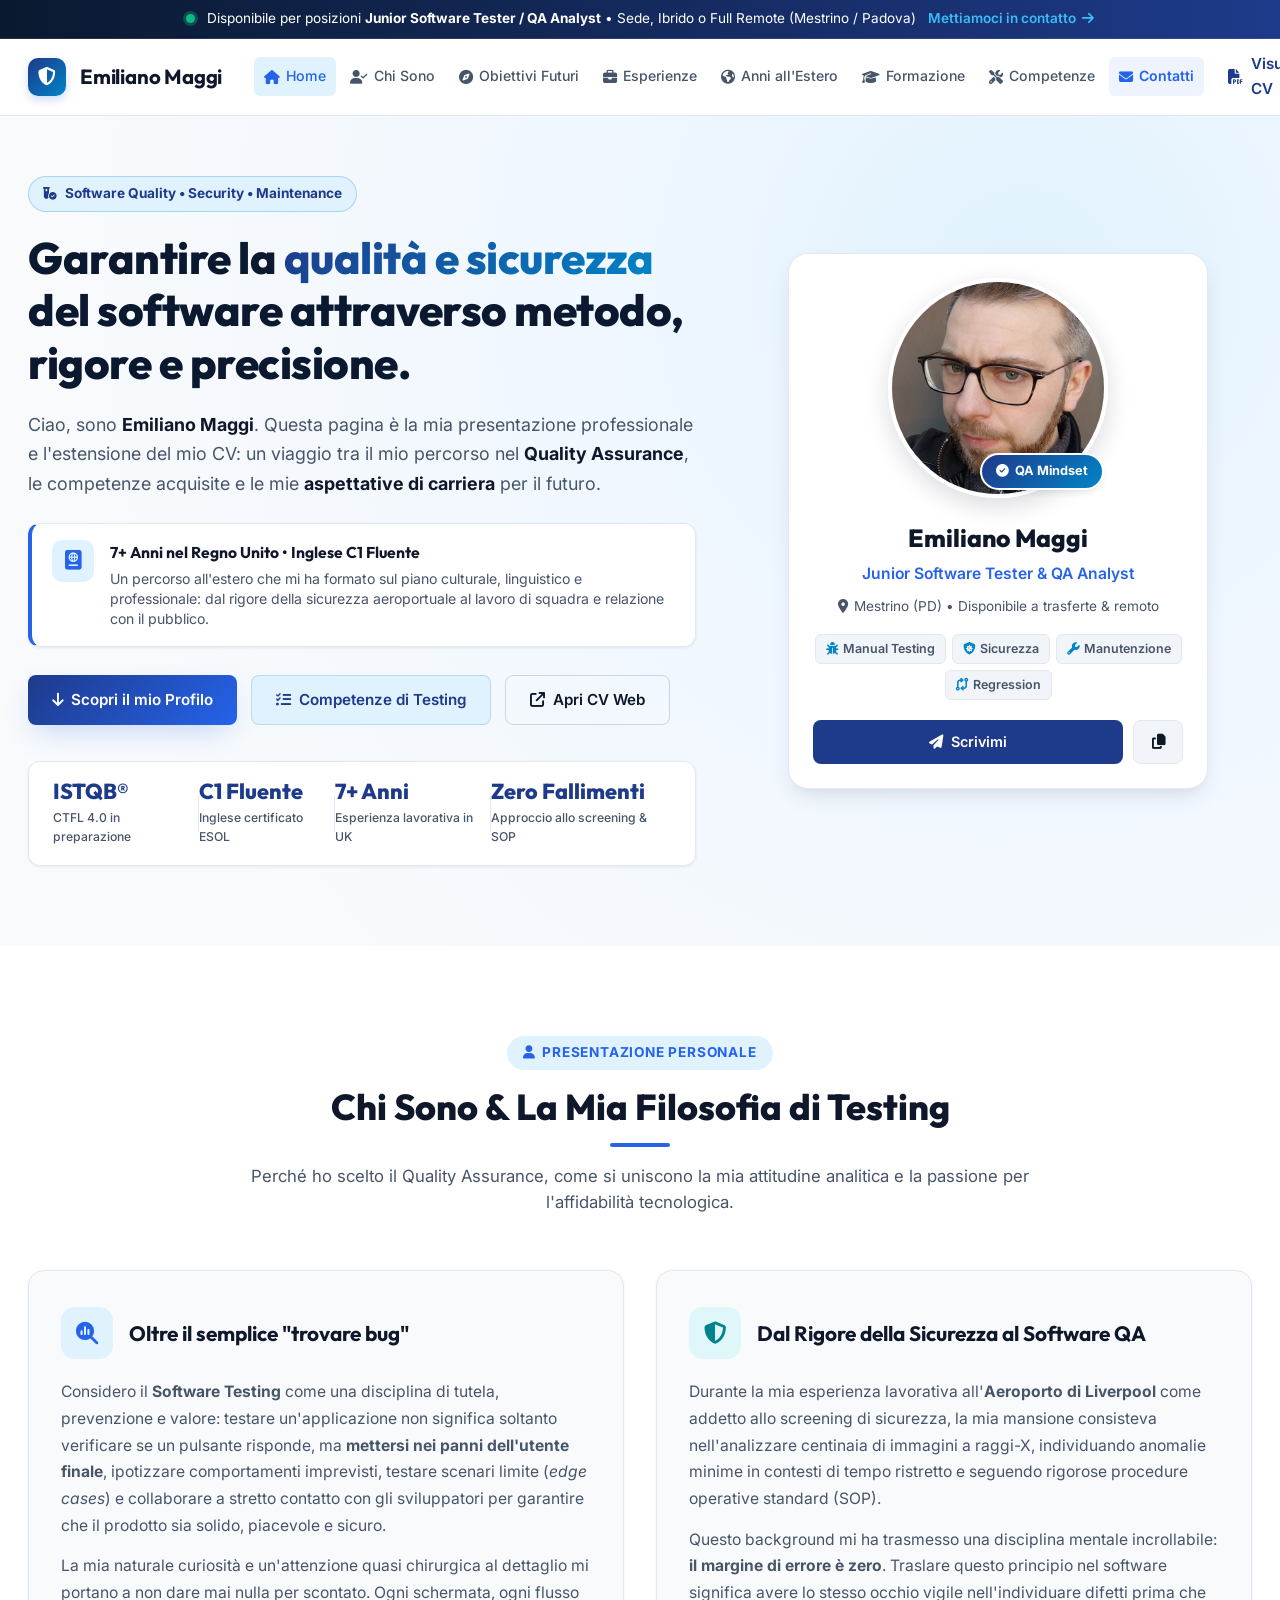
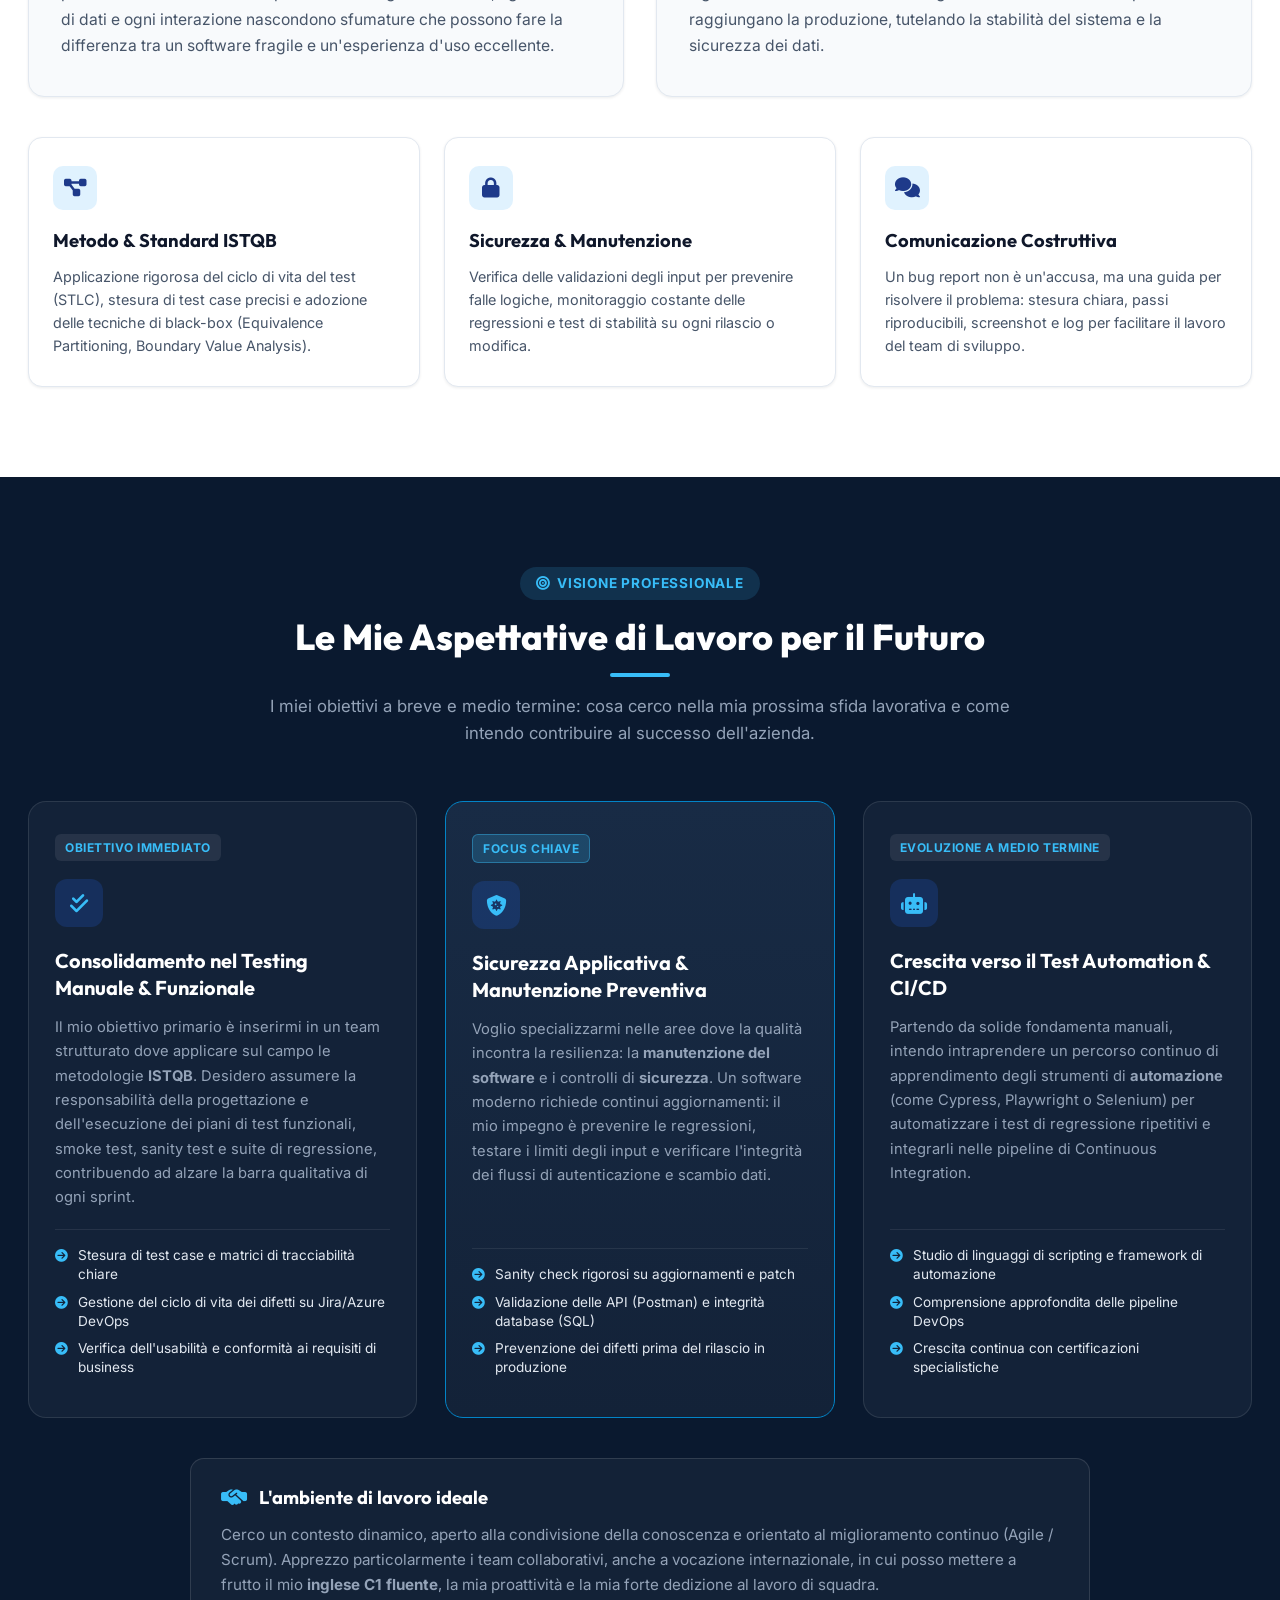
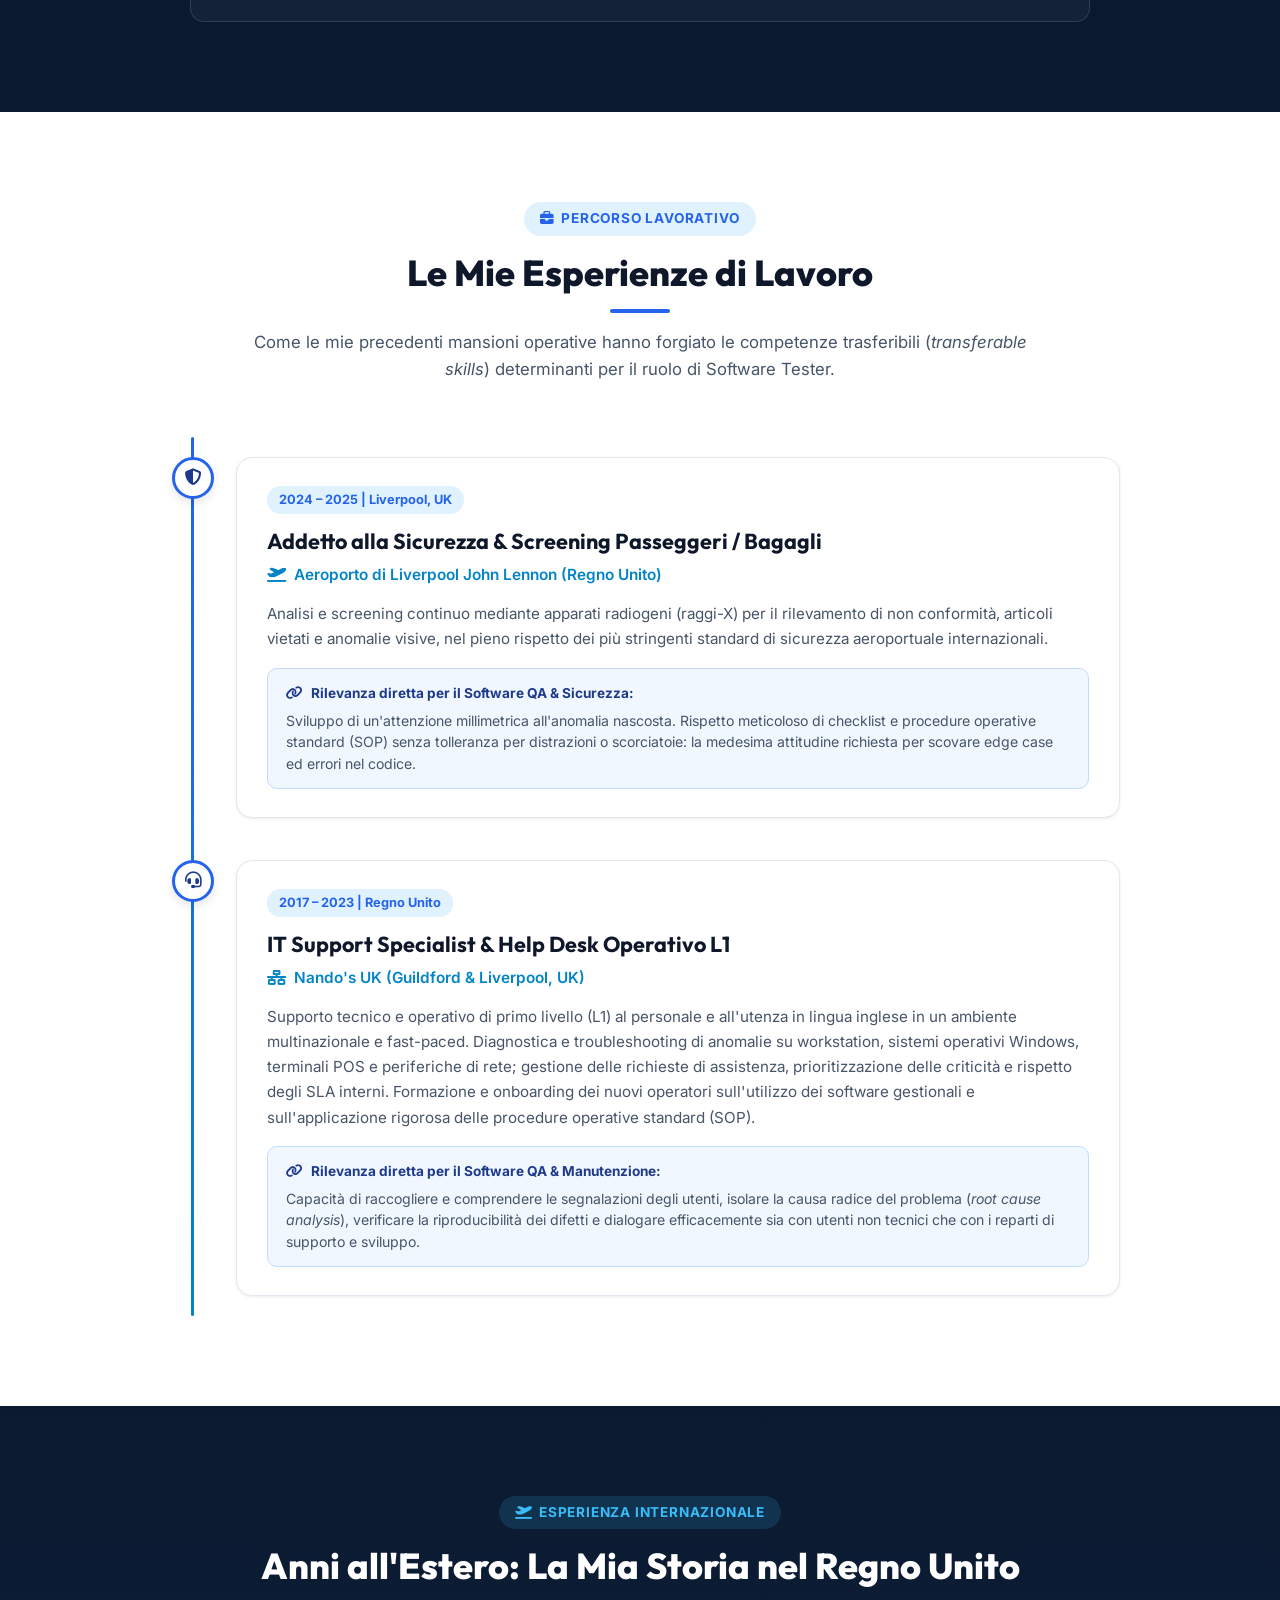
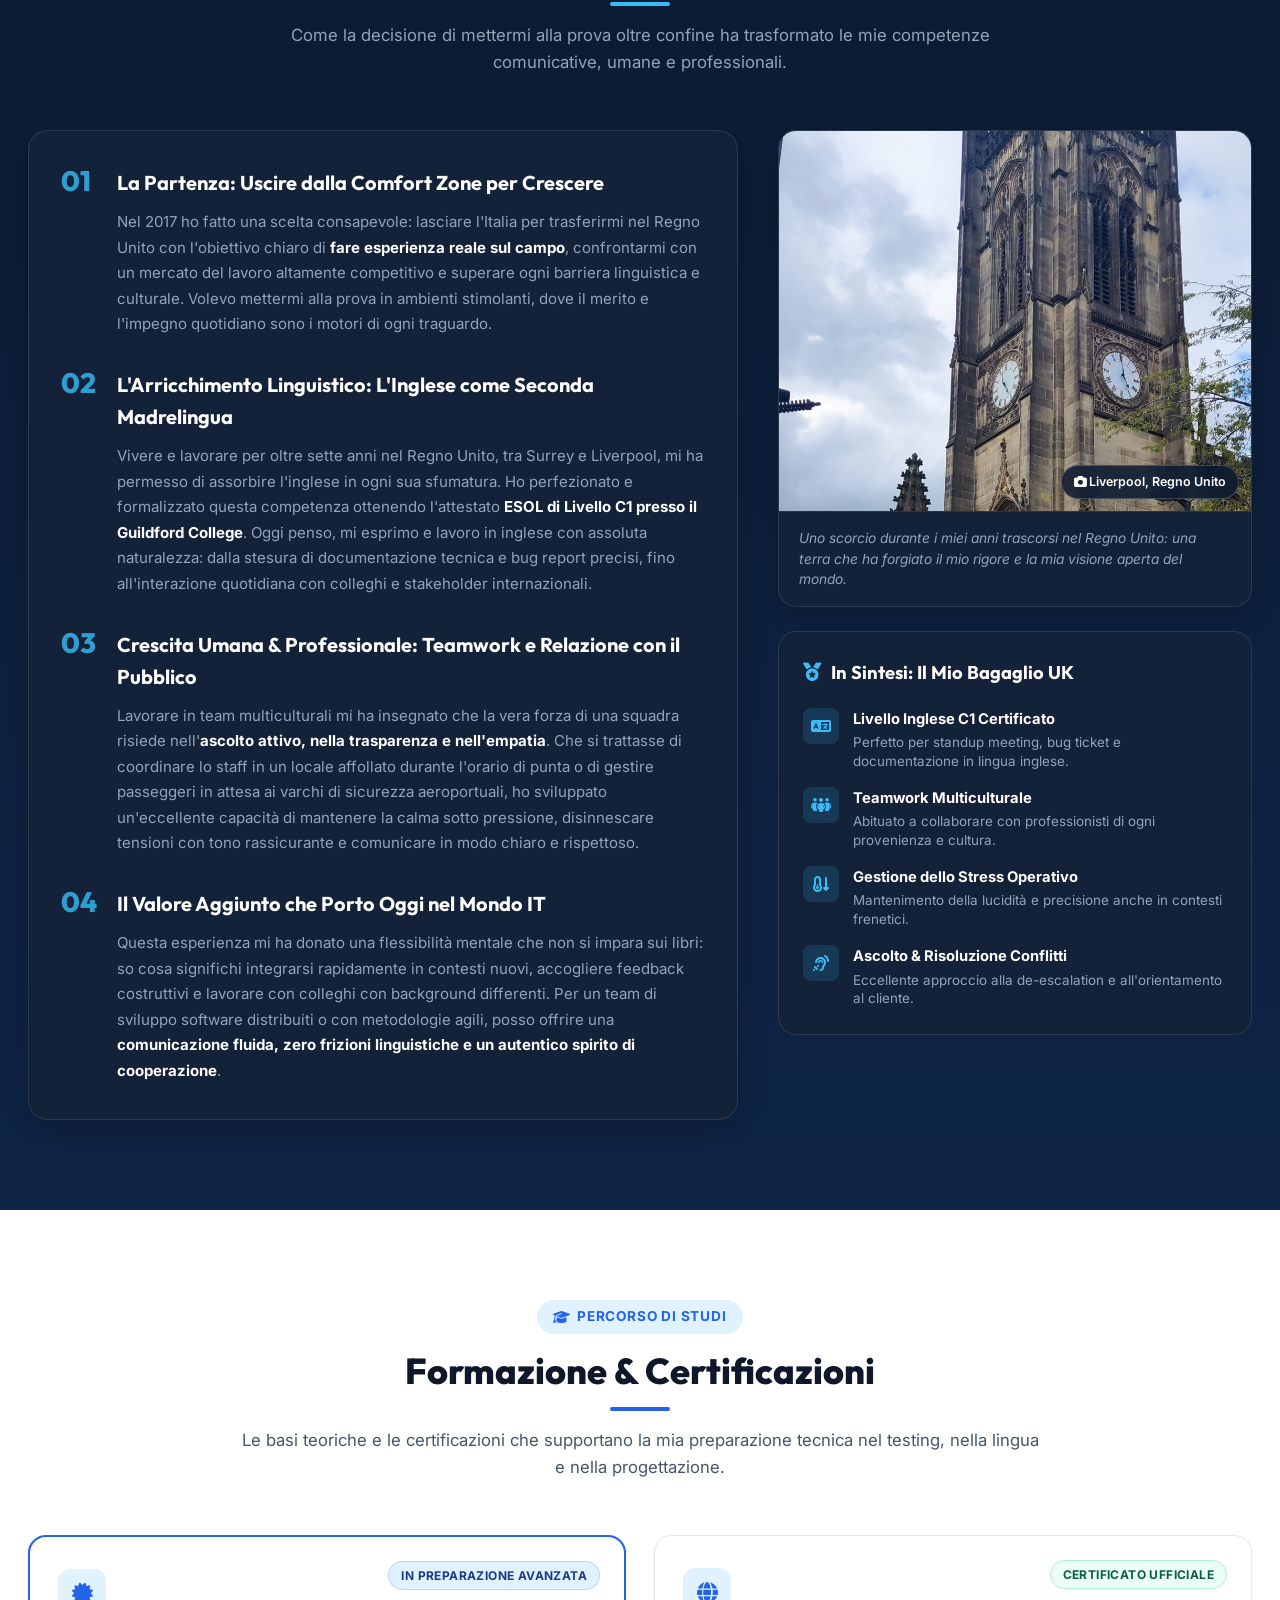
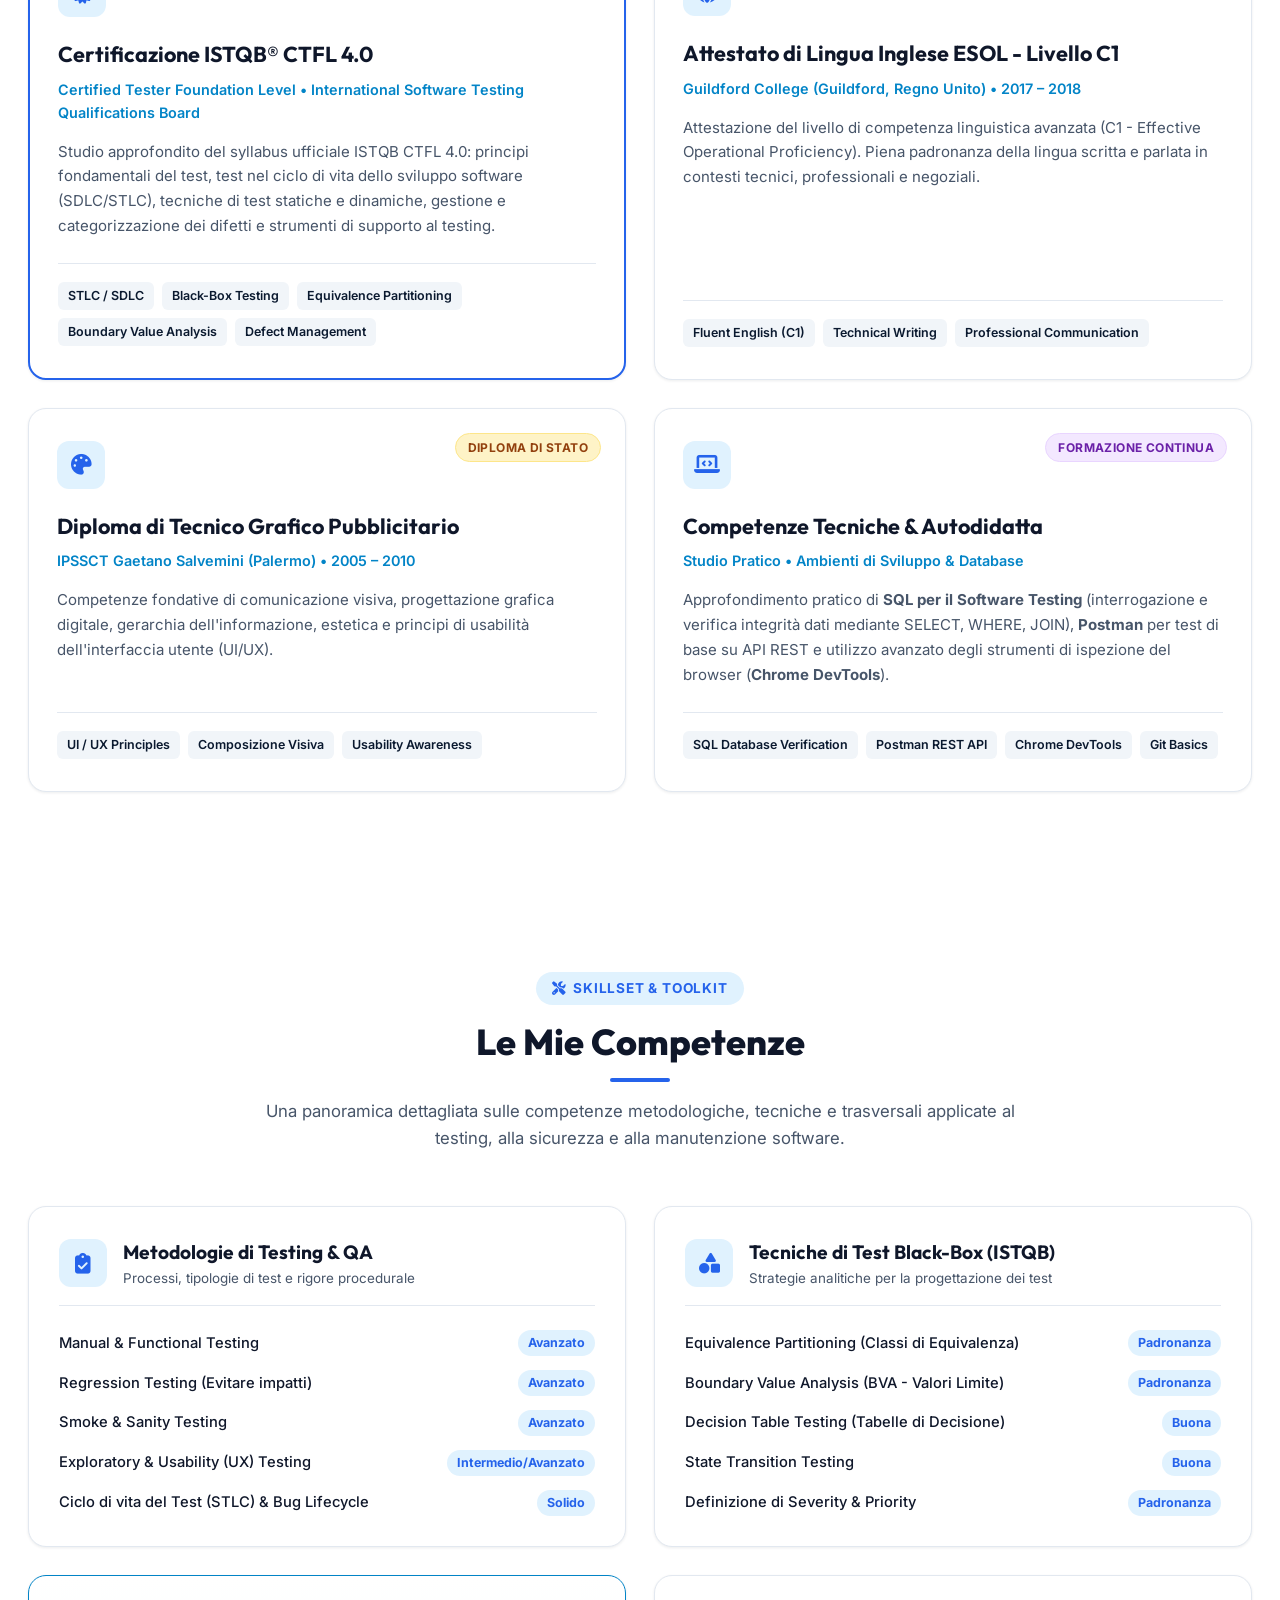
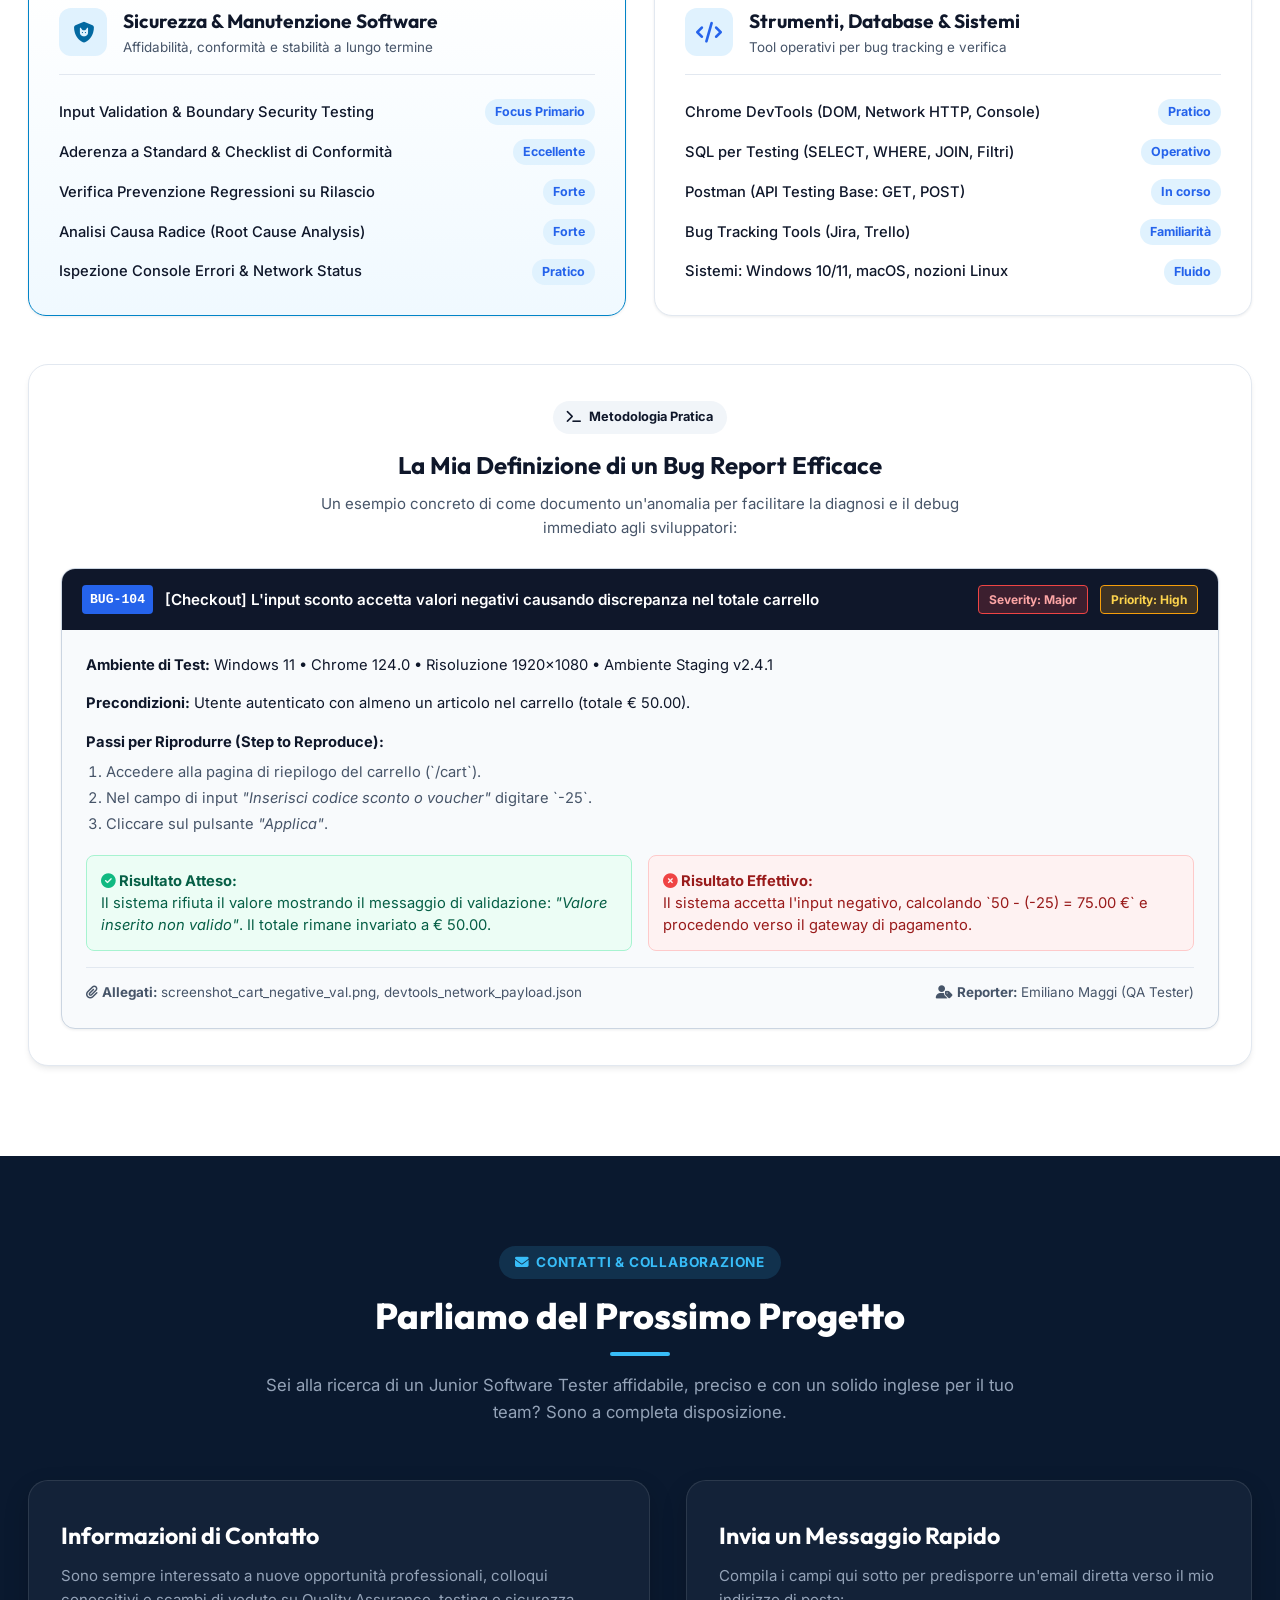
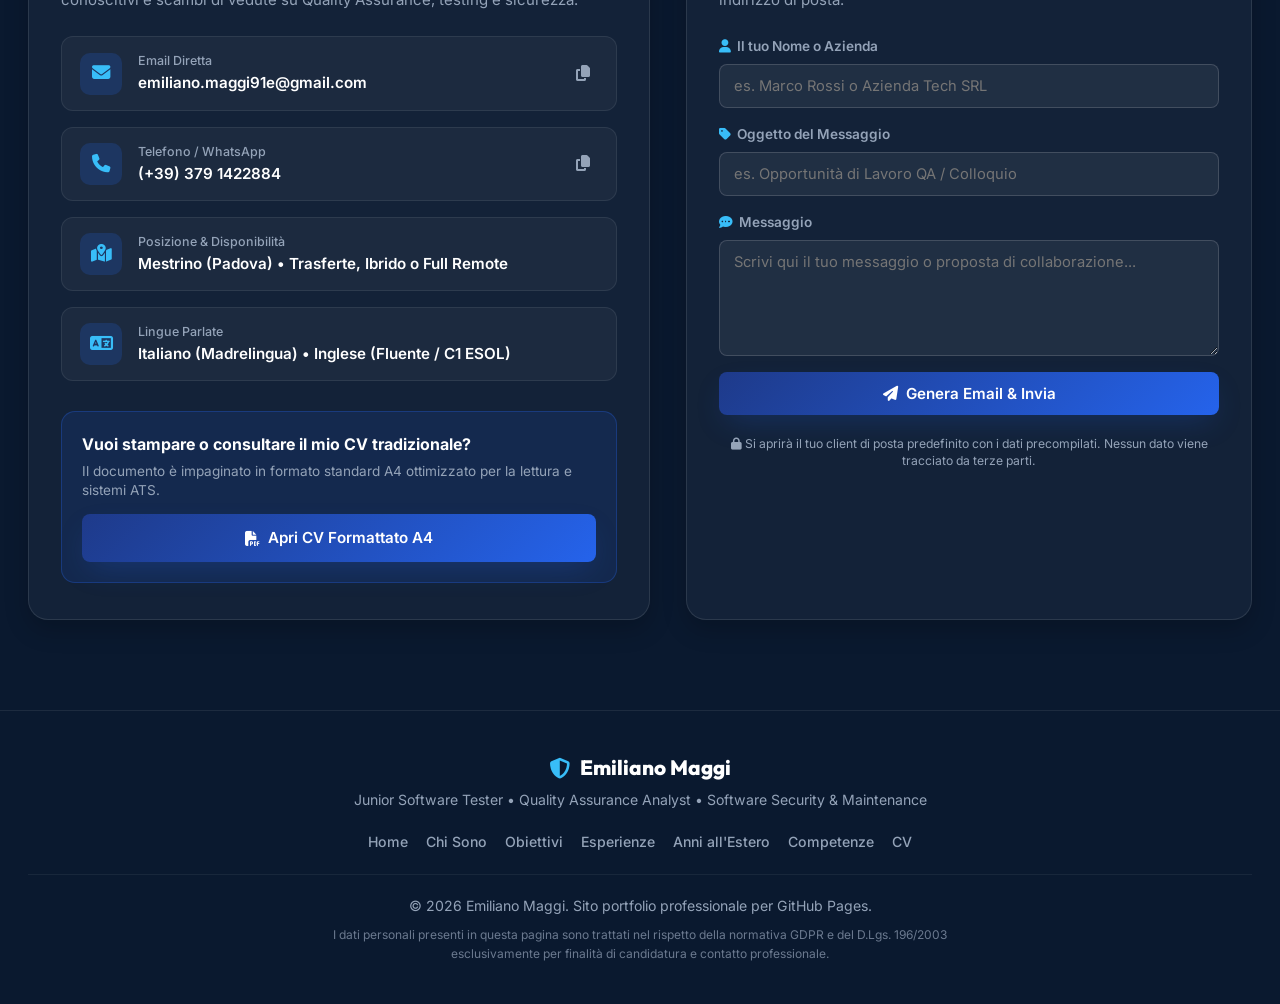
==== commit 4640986e: "Add files via upload" ====
--- a/index.html
+++ b/index.html
@@ -134,7 +134,11 @@
         <div class="profile-card">
           <div class="profile-card-glow"></div>
           <div class="profile-image-container">
-            <img src="profilo_pic.jpg" alt="Emiliano Maggi - Junior Software Tester" class="profile-image">
+            <img src="profilo_pic.jpg" 
+                 onerror="if(!this.dataset.tried){this.dataset.tried=1; this.src='profilo%20pic.jpg';} else if(this.dataset.tried==1){this.dataset.tried=2; this.src='profilo pic.jpg';} else if(this.dataset.tried==2){this.dataset.tried=3; this.src='profilo_pic.JPG';}" 
+                 alt="Emiliano Maggi - Junior Software Tester" 
+                 class="profile-image" 
+                 id="profileImg">
             <div class="experience-badge">
               <i class="fa-solid fa-circle-check"></i> QA Mindset
             </div>
@@ -417,7 +421,10 @@
           <!-- Visual Photo Card -->
           <div class="abroad-photo-card">
             <div class="photo-wrapper">
-              <img src="uk_experience.jpg" alt="Regno Unito - Uno scorcio architettonico del periodo di vita in UK" class="abroad-image">
+              <img src="uk_experience.jpg" 
+                   onerror="if(!this.dataset.tried){this.dataset.tried=1; this.src='IMG_20230825_165851_1.jpg';}" 
+                   alt="Regno Unito - Uno scorcio architettonico del periodo di vita in UK" 
+                   class="abroad-image">
               <div class="photo-tag"><i class="fa-solid fa-camera"></i> Liverpool, Regno Unito</div>
             </div>
             <div class="photo-caption">
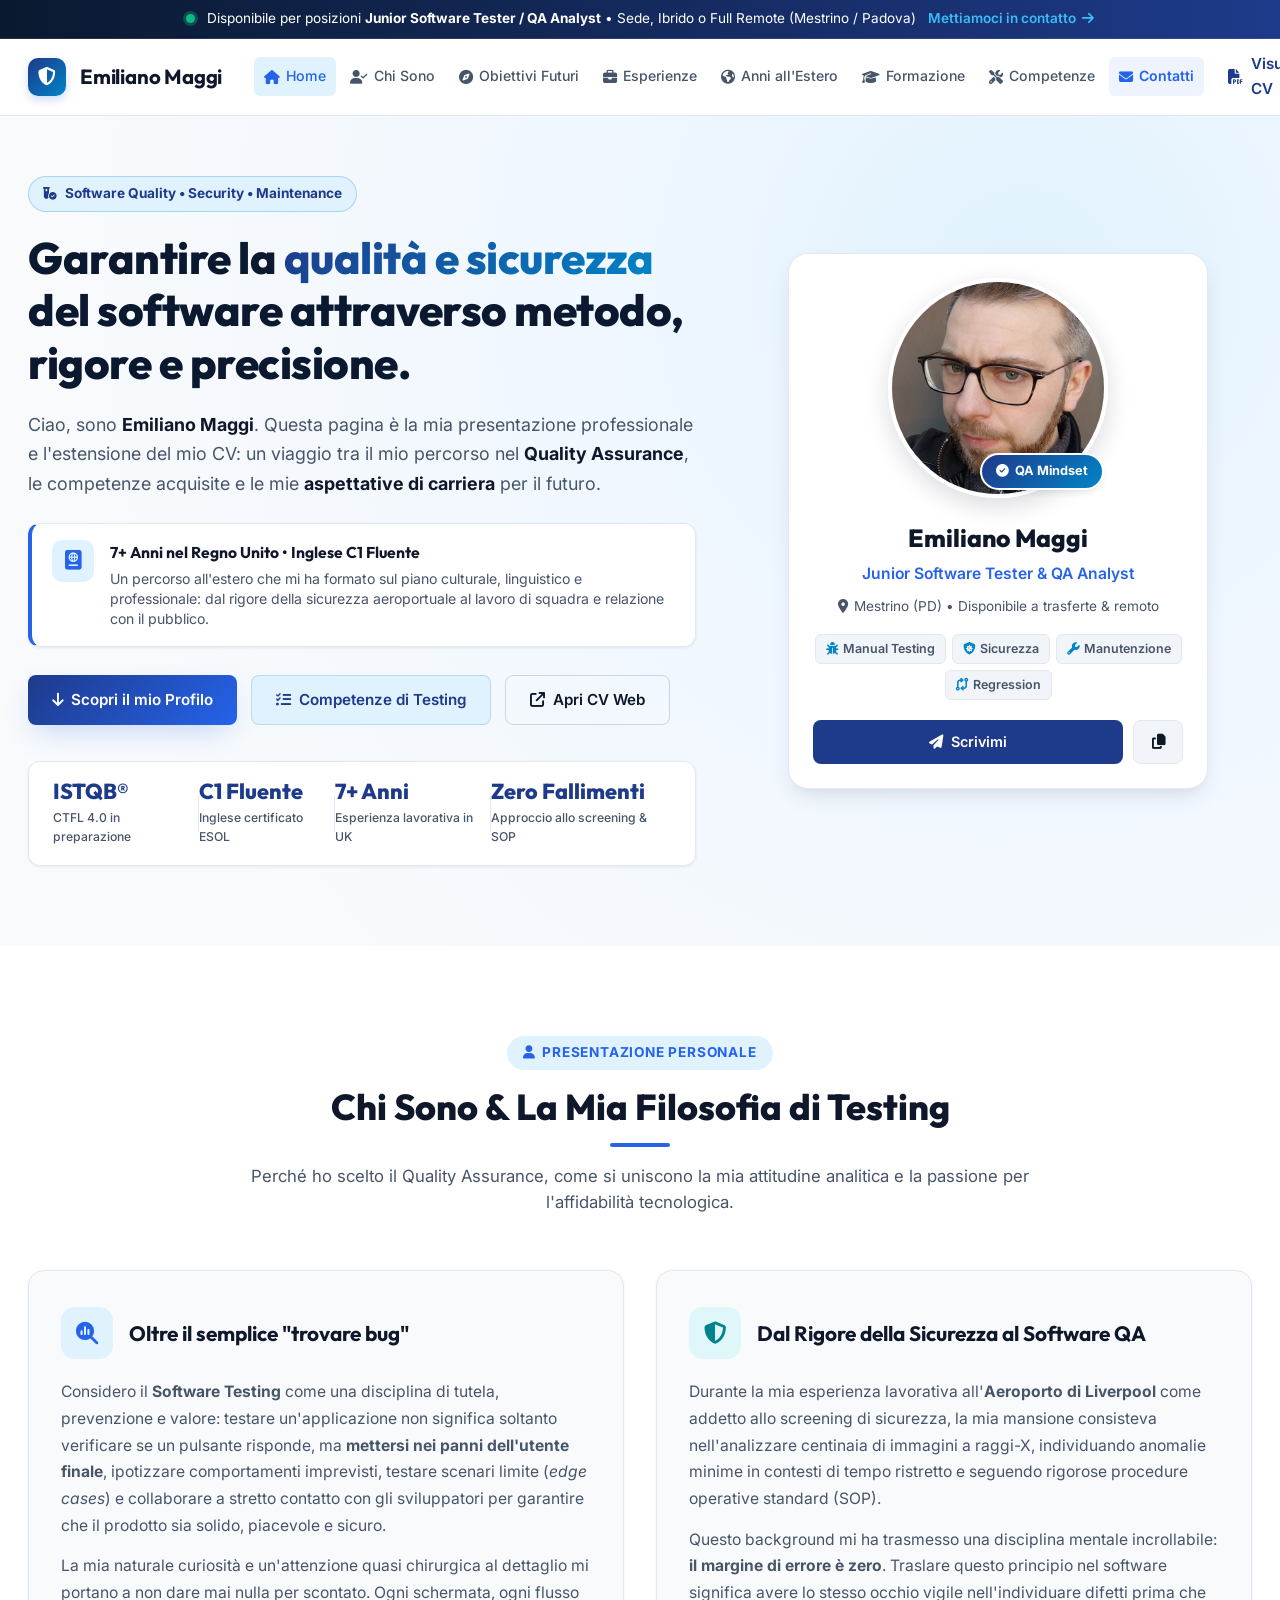
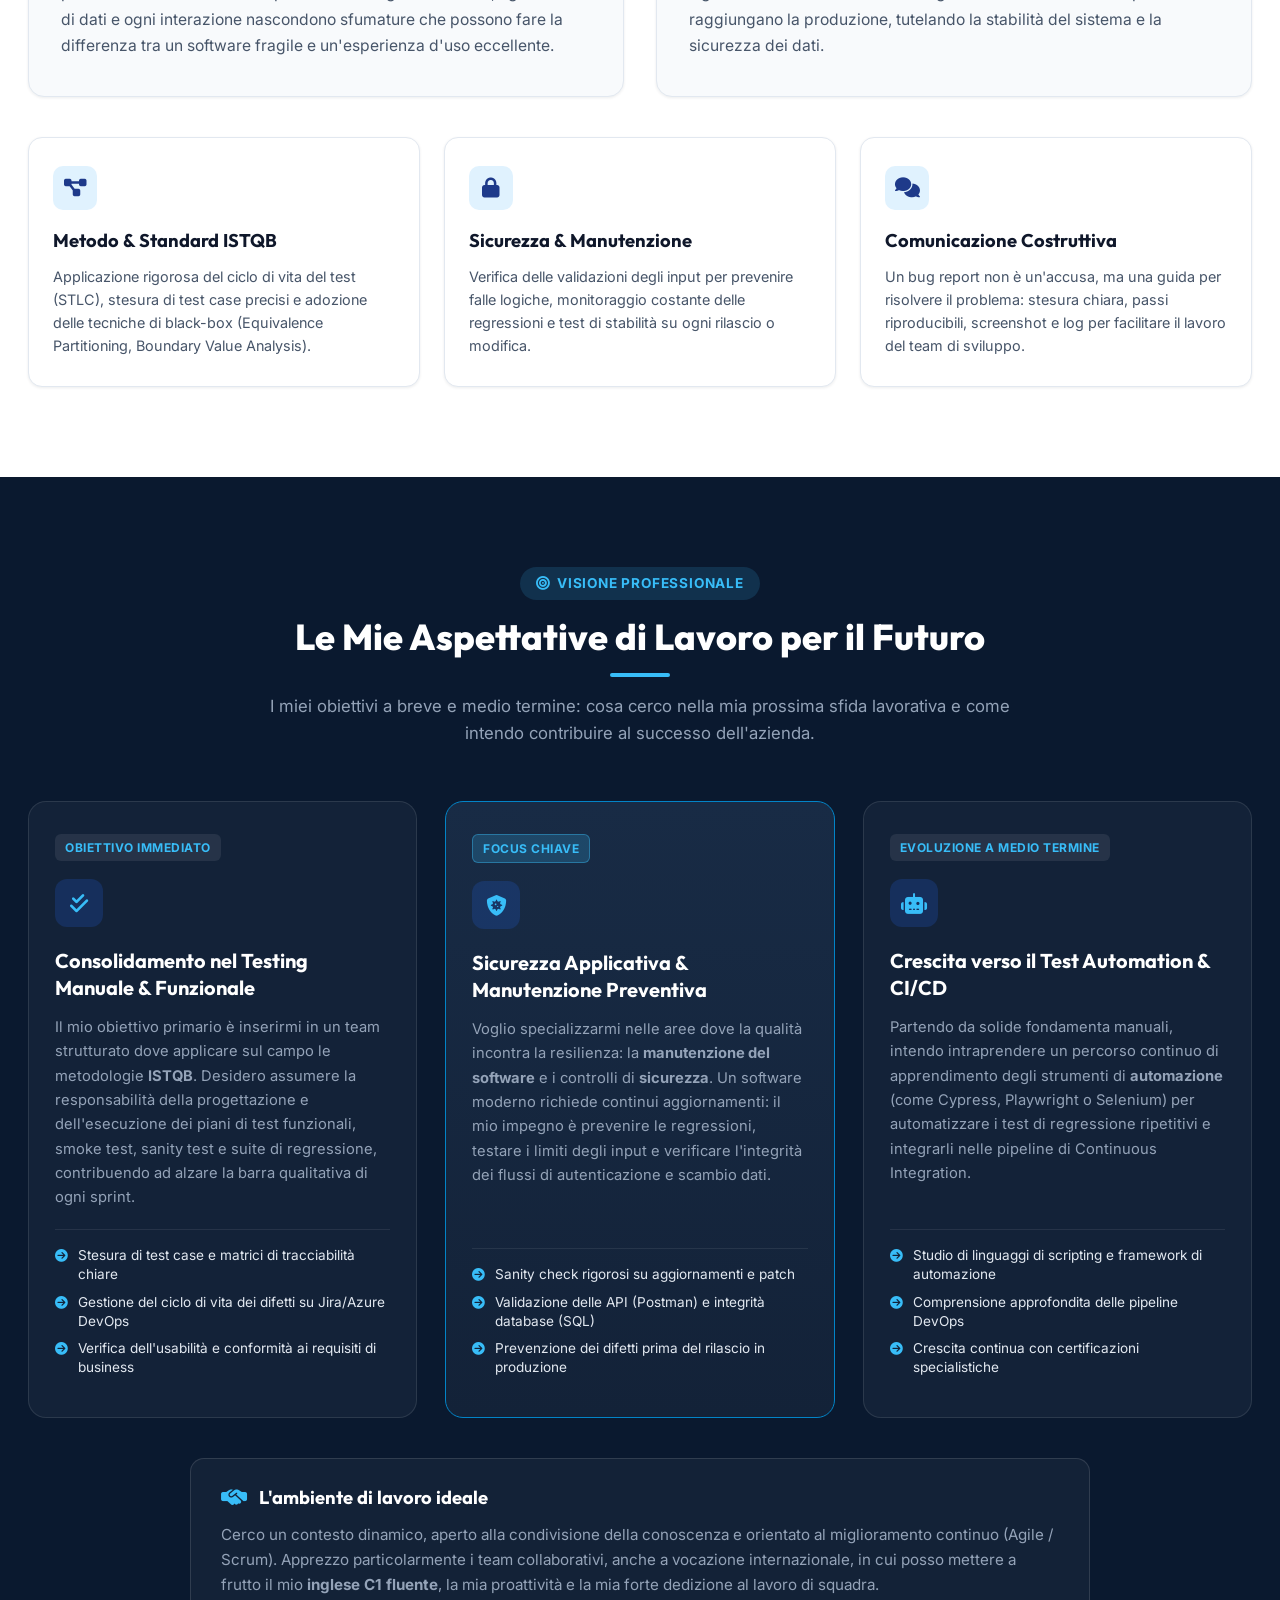
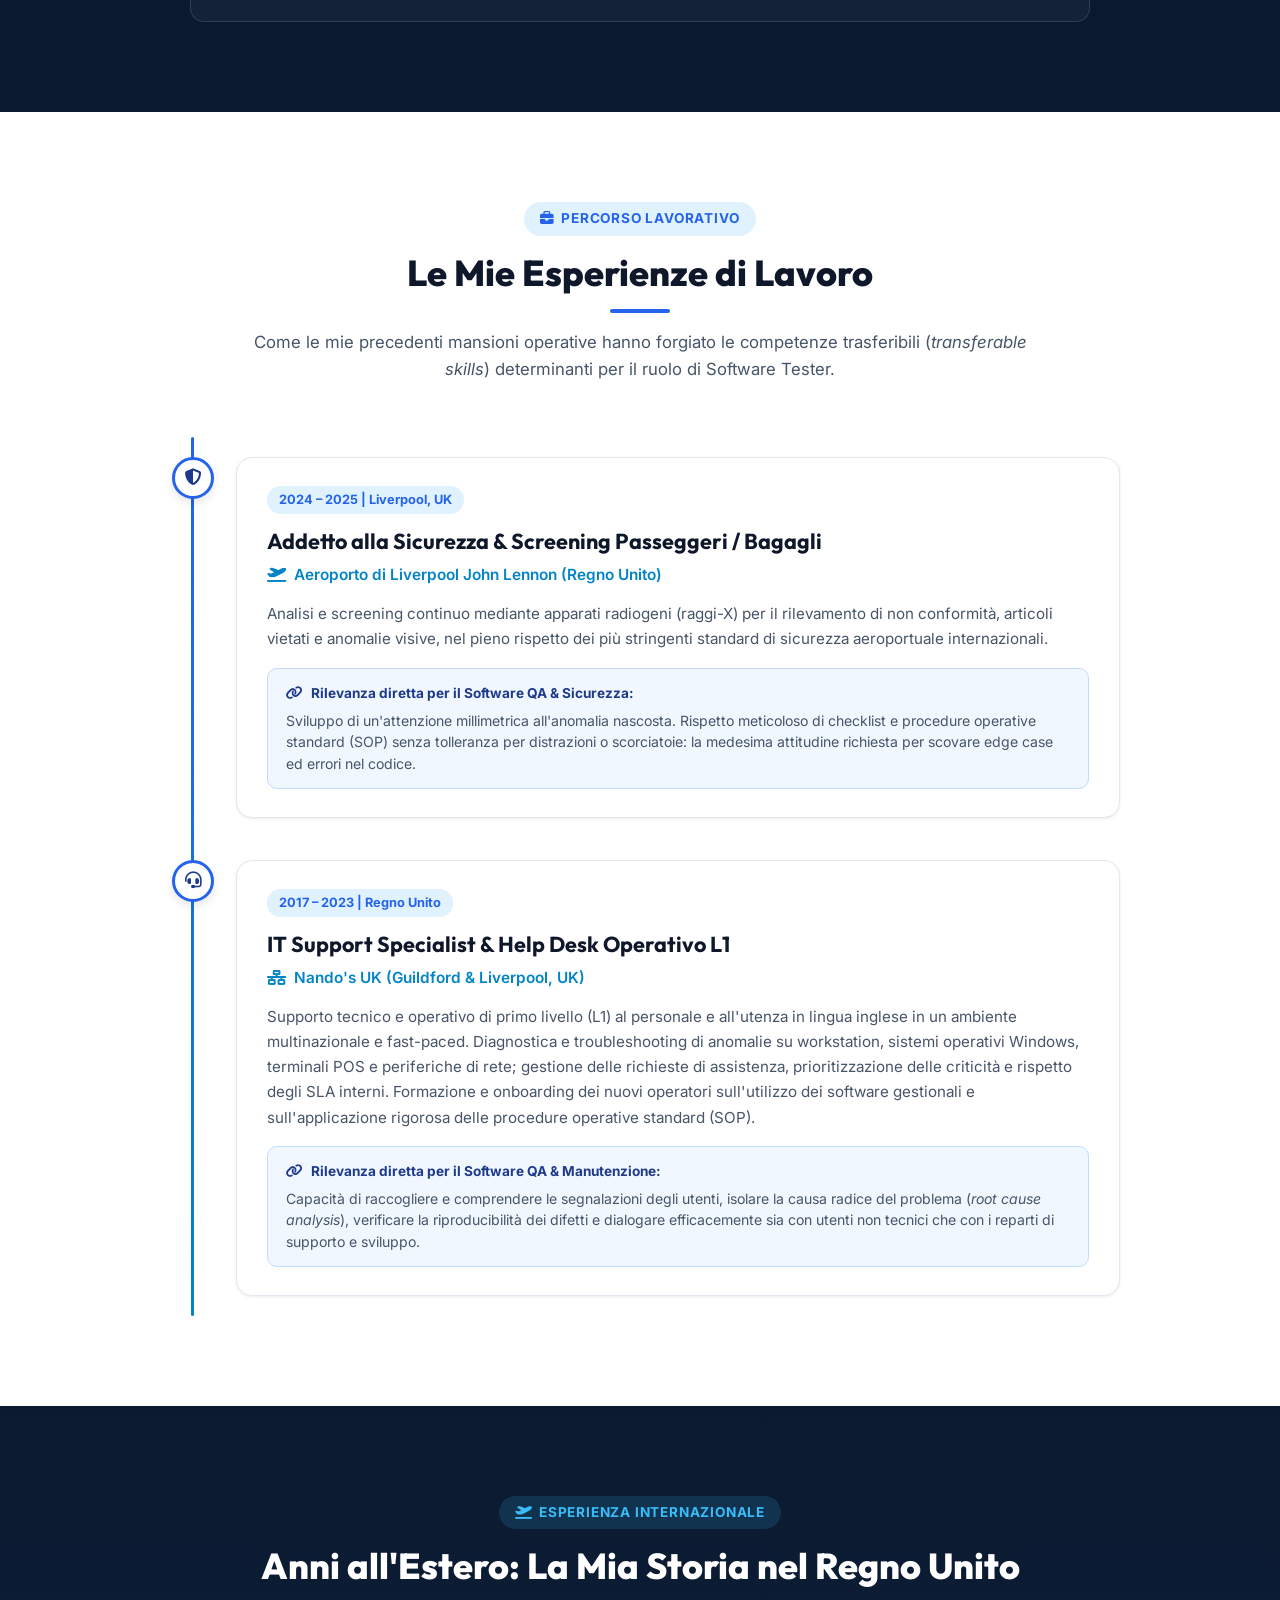
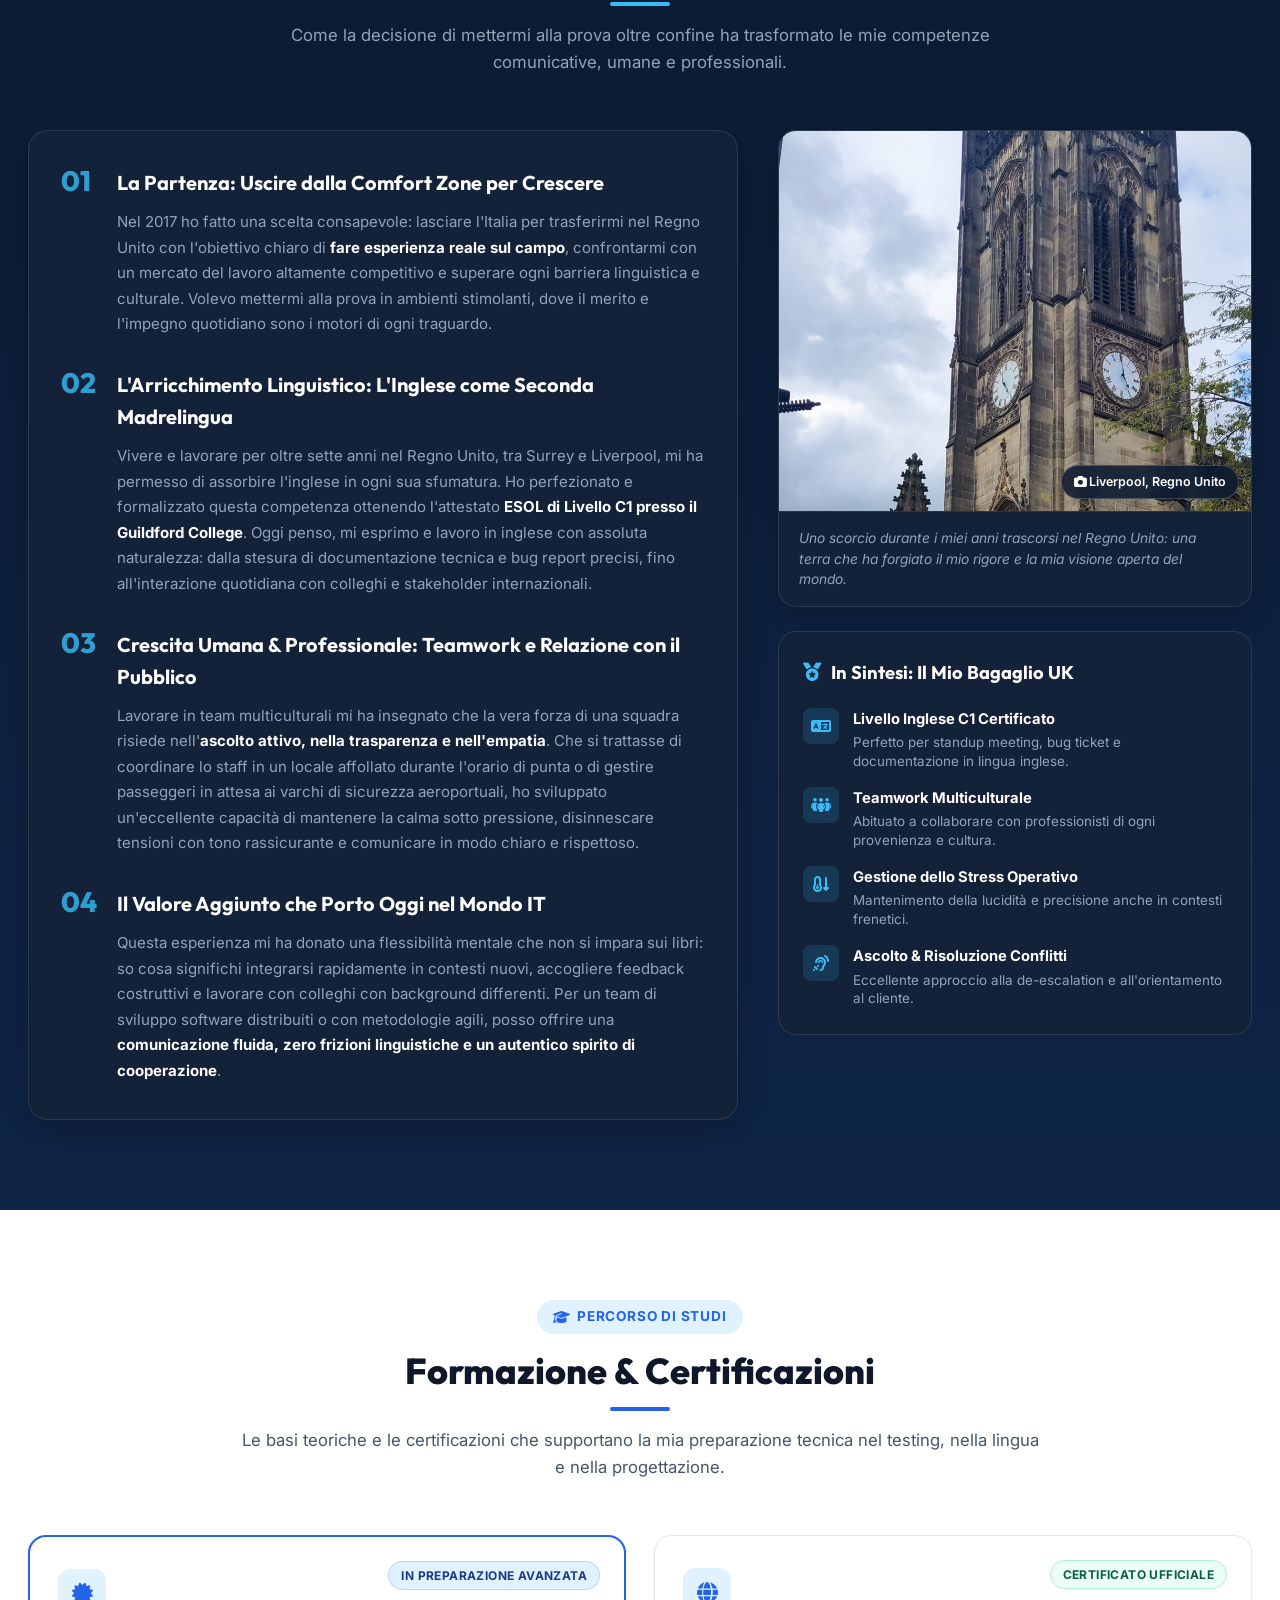
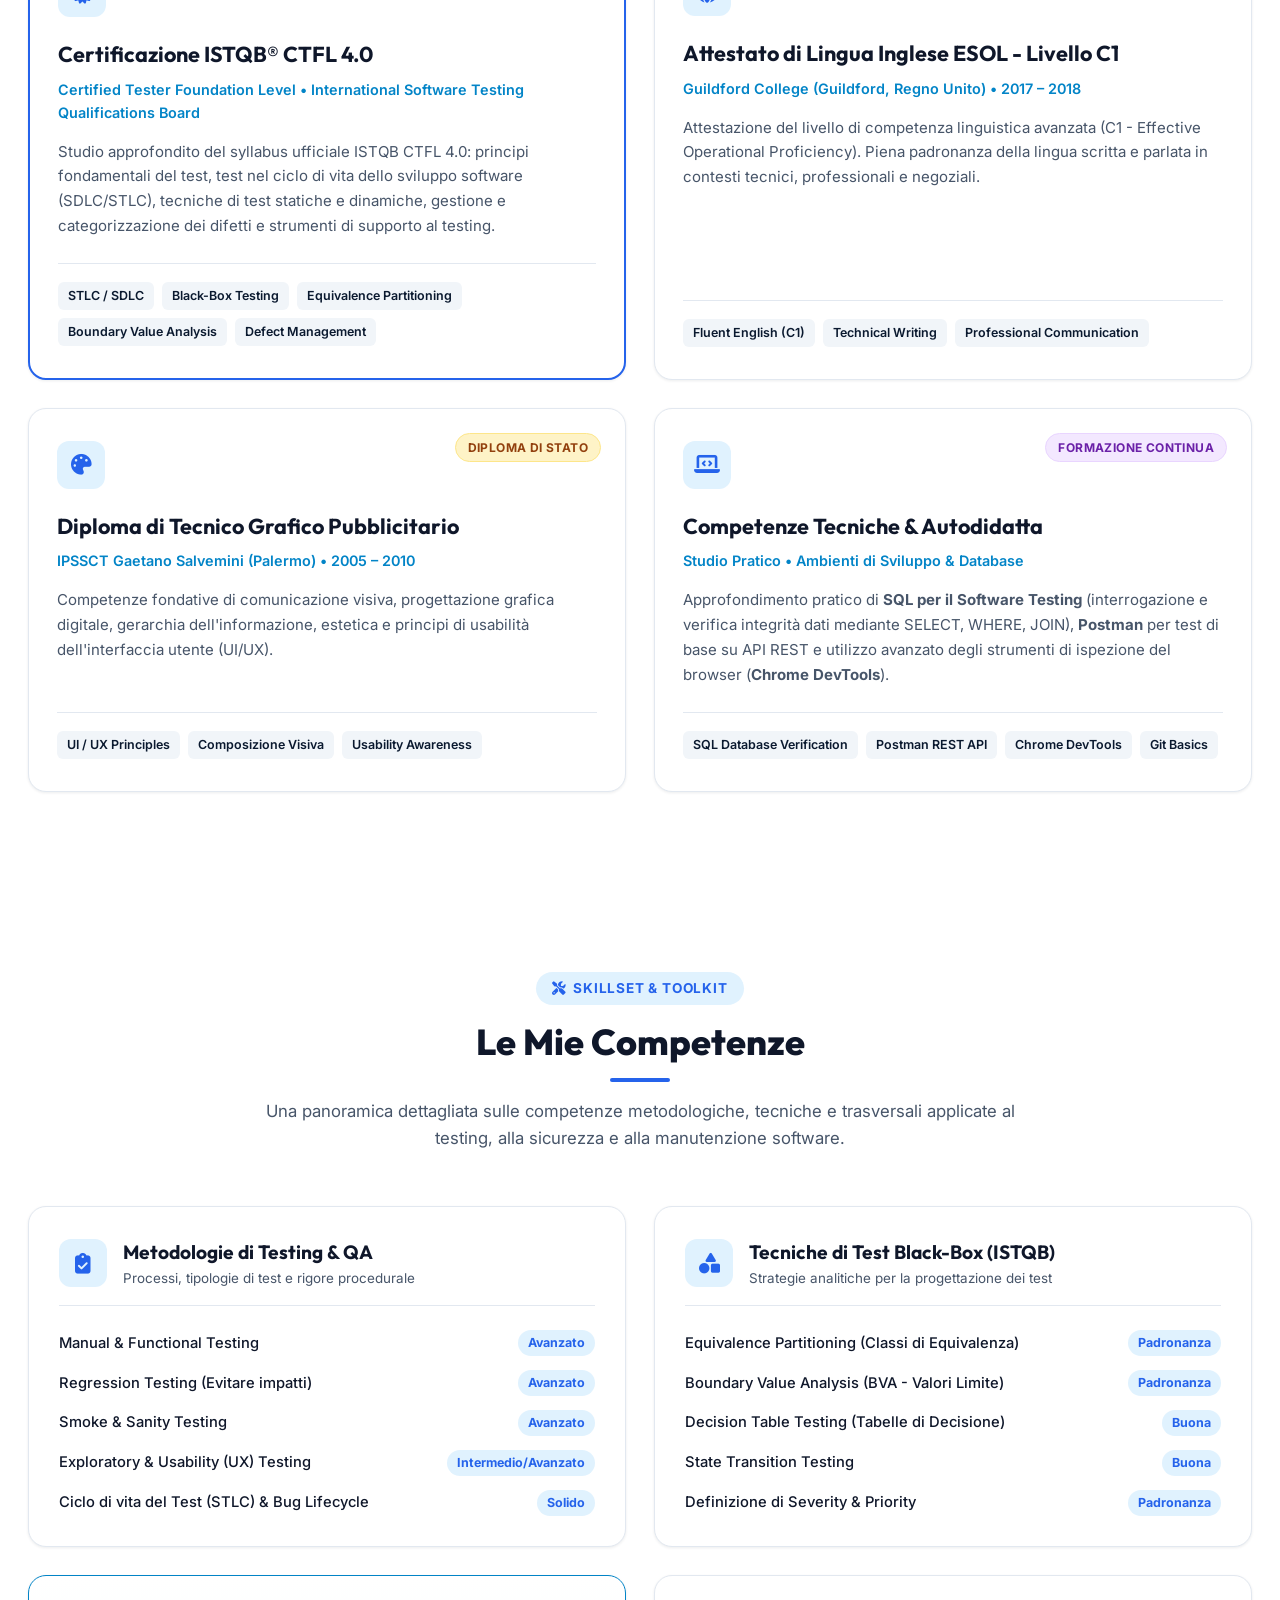
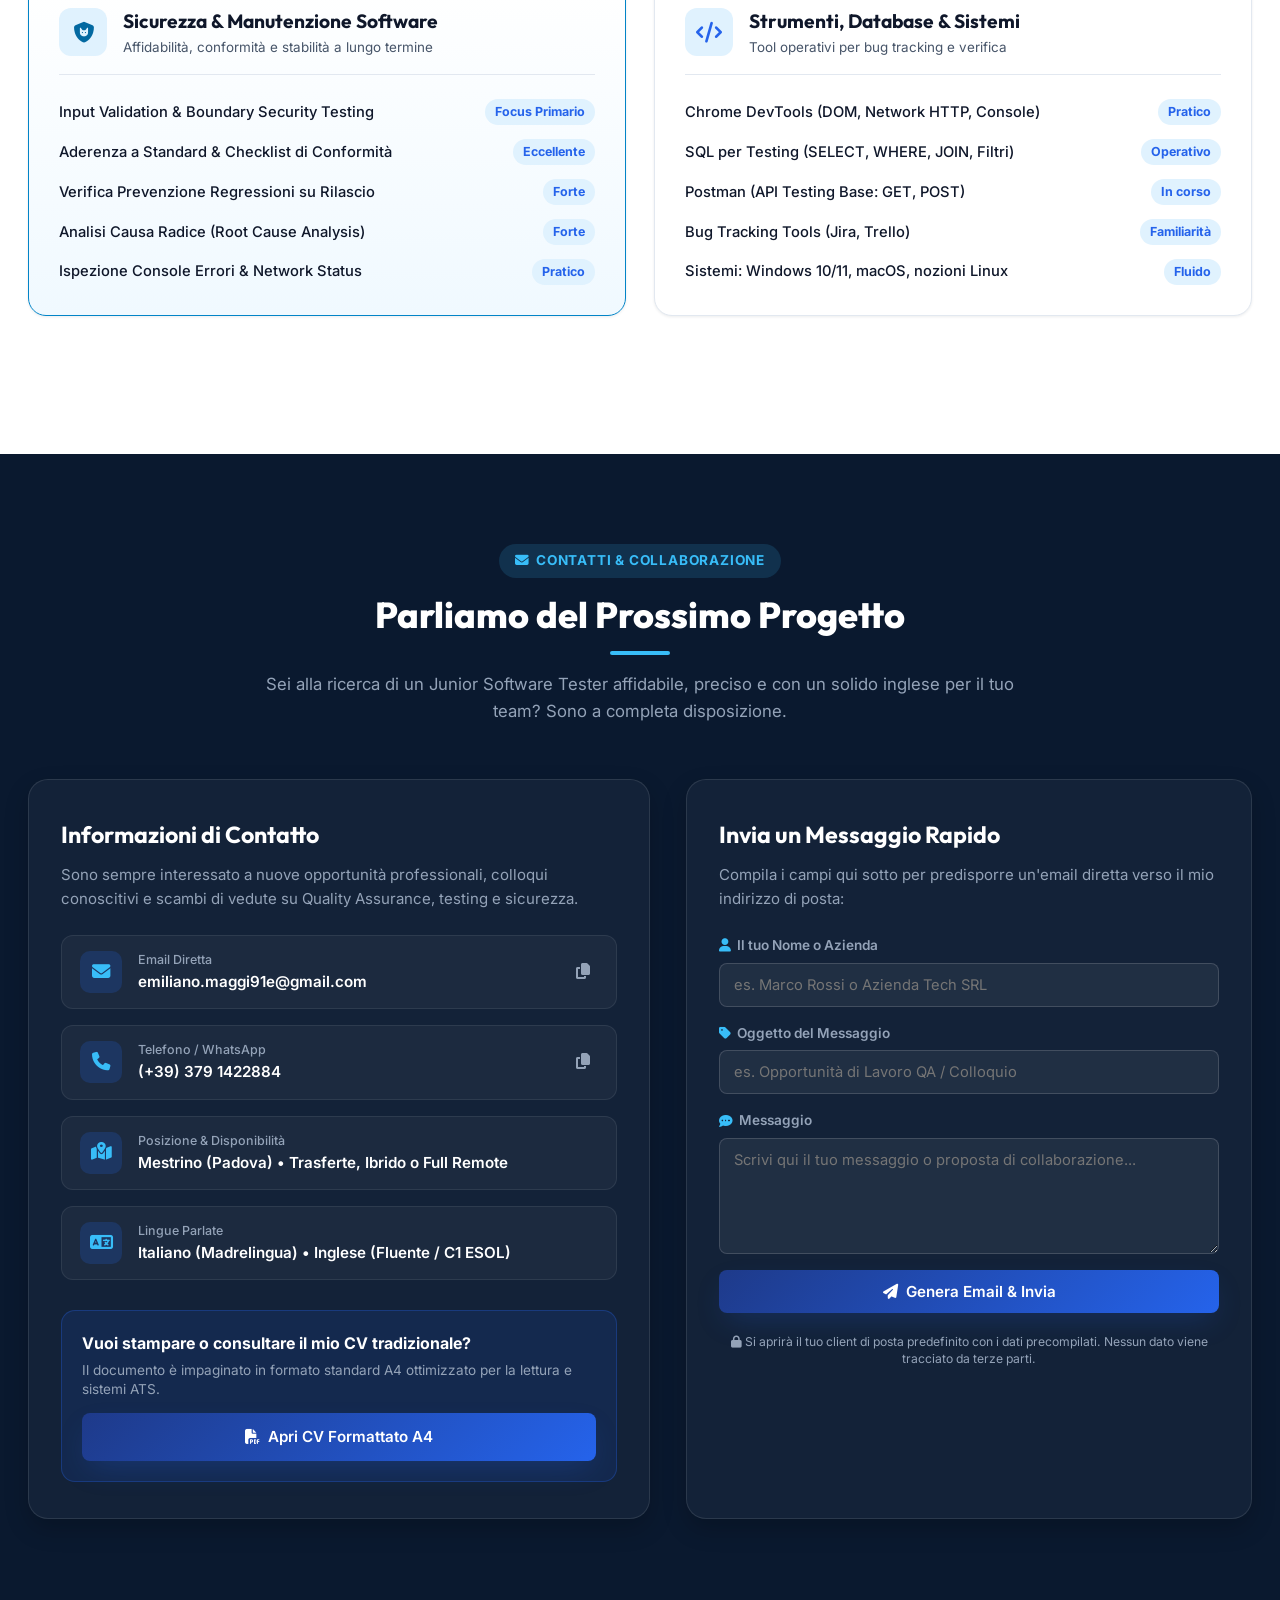
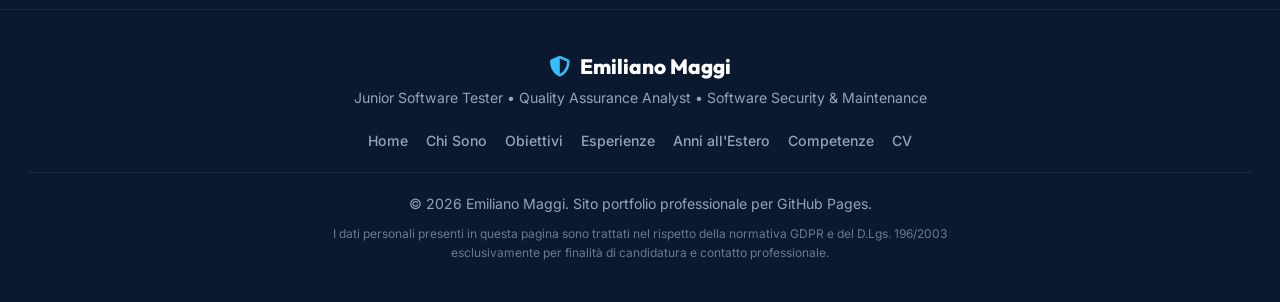
==== commit f4e1296f: "Add files via upload" ====
--- a/index.html
+++ b/index.html
@@ -700,55 +700,6 @@
           </ul>
         </div>
       </div>
-
-      <!-- INTERACTIVE QA SHOWCASE: Come Emiliano struttura un Bug Report -->
-      <div class="bug-showcase-box">
-        <div class="showcase-header">
-          <div class="showcase-badge"><i class="fa-solid fa-terminal"></i> Metodologia Pratica</div>
-          <h3>La Mia Definizione di un Bug Report Efficace</h3>
-          <p>Un esempio concreto di come documento un'anomalia per facilitare la diagnosi e il debug immediato agli sviluppatori:</p>
-        </div>
-
-        <div class="bug-ticket-mockup">
-          <div class="ticket-top">
-            <span class="ticket-id">BUG-104</span>
-            <span class="ticket-title">[Checkout] L'input sconto accetta valori negativi causando discrepanza nel totale carrello</span>
-            <span class="ticket-severity severity-high">Severity: Major</span>
-            <span class="ticket-priority priority-high">Priority: High</span>
-          </div>
-
-          <div class="ticket-body">
-            <div class="ticket-row">
-              <strong>Ambiente di Test:</strong> Windows 11 &bull; Chrome 124.0 &bull; Risoluzione 1920x1080 &bull; Ambiente Staging v2.4.1
-            </div>
-            <div class="ticket-row">
-              <strong>Precondizioni:</strong> Utente autenticato con almeno un articolo nel carrello (totale € 50.00).
-            </div>
-            <div class="ticket-row">
-              <strong>Passi per Riprodurre (Step to Reproduce):</strong>
-              <ol>
-                <li>Accedere alla pagina di riepilogo del carrello (`/cart`).</li>
-                <li>Nel campo di input <em>"Inserisci codice sconto o voucher"</em> digitare `-25`.</li>
-                <li>Cliccare sul pulsante <em>"Applica"</em>.</li>
-              </ol>
-            </div>
-            <div class="ticket-row result-grid">
-              <div class="res-expected">
-                <strong><i class="fa-solid fa-circle-check"></i> Risultato Atteso:</strong>
-                <p>Il sistema rifiuta il valore mostrando il messaggio di validazione: <em>"Valore inserito non valido"</em>. Il totale rimane invariato a € 50.00.</p>
-              </div>
-              <div class="res-actual">
-                <strong><i class="fa-solid fa-circle-xmark"></i> Risultato Effettivo:</strong>
-                <p>Il sistema accetta l'input negativo, calcolando `50 - (-25) = 75.00 €` e procedendo verso il gateway di pagamento.</p>
-              </div>
-            </div>
-            <div class="ticket-footer">
-              <span><i class="fa-solid fa-paperclip"></i> <strong>Allegati:</strong> screenshot_cart_negative_val.png, devtools_network_payload.json</span>
-              <span><i class="fa-solid fa-user-tag"></i> <strong>Reporter:</strong> Emiliano Maggi (QA Tester)</span>
-            </div>
-          </div>
-        </div>
-      </div>
     </div>
   </section>
 
